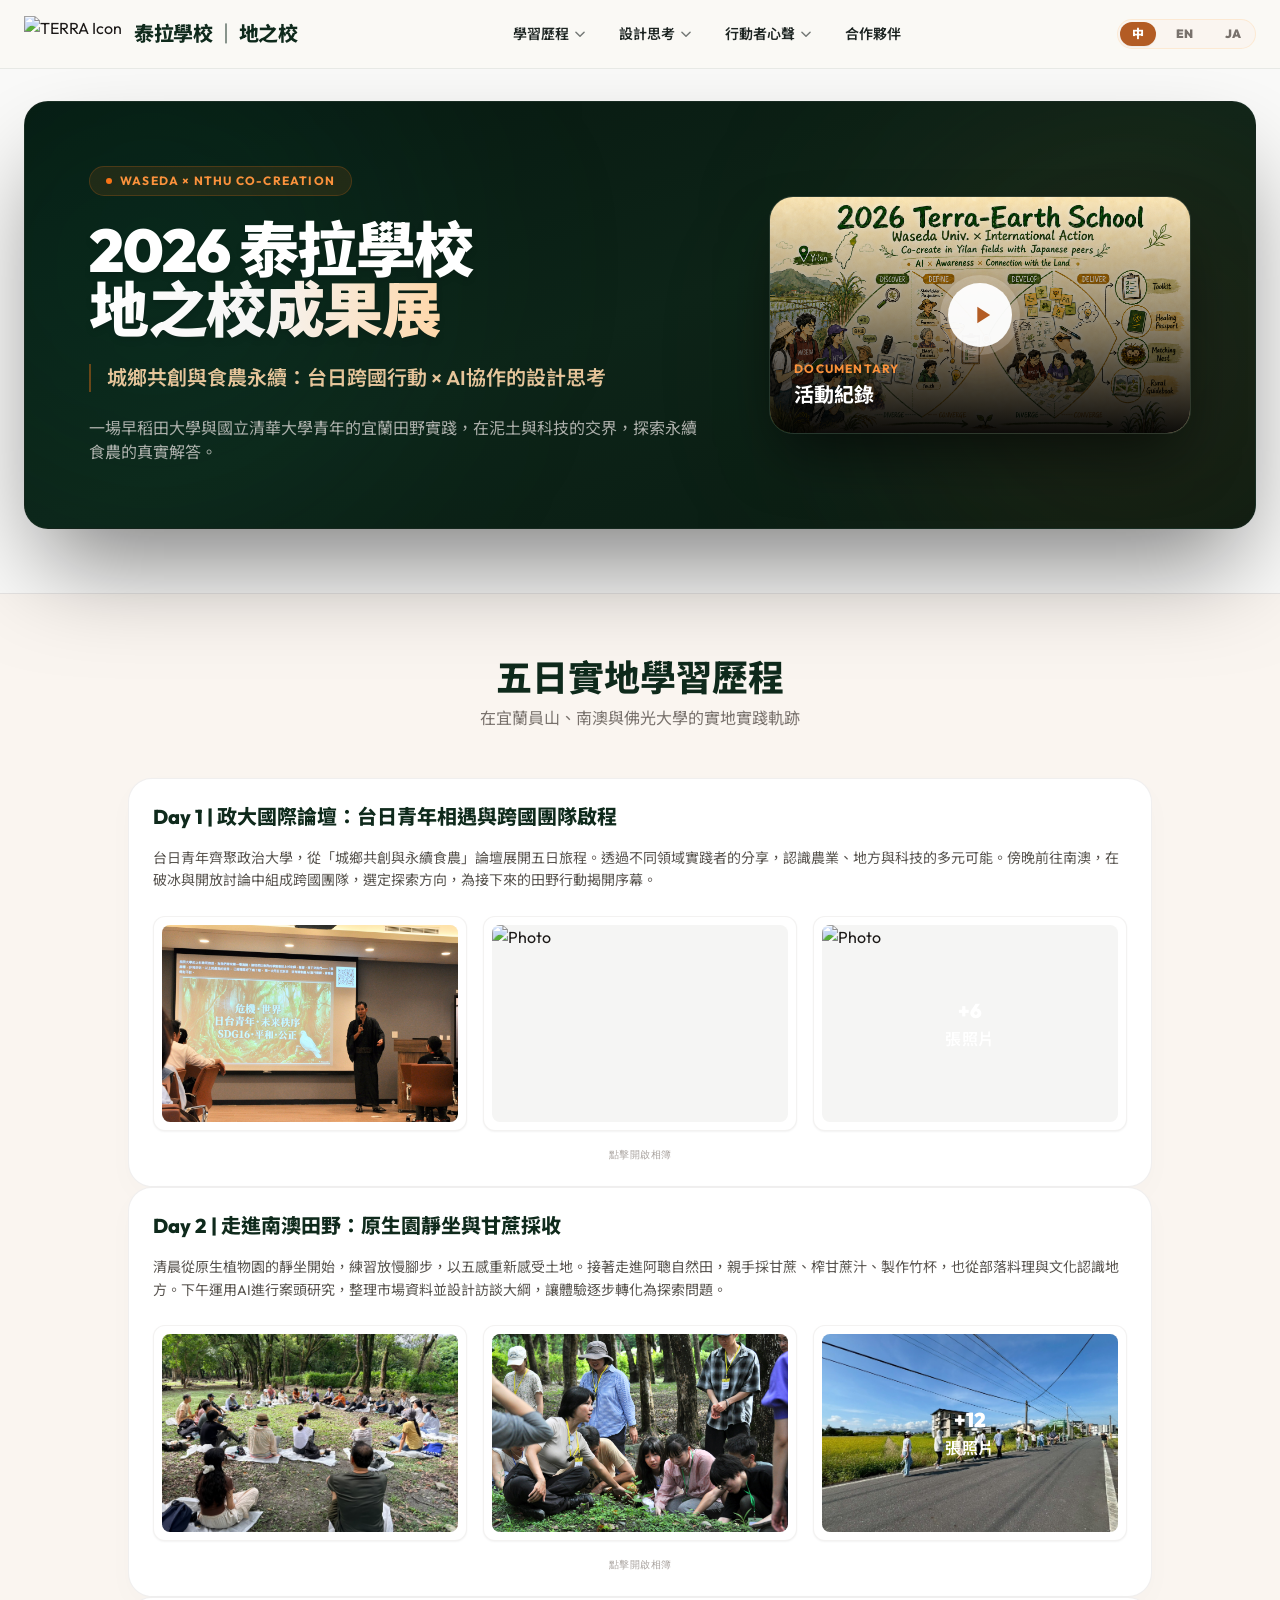
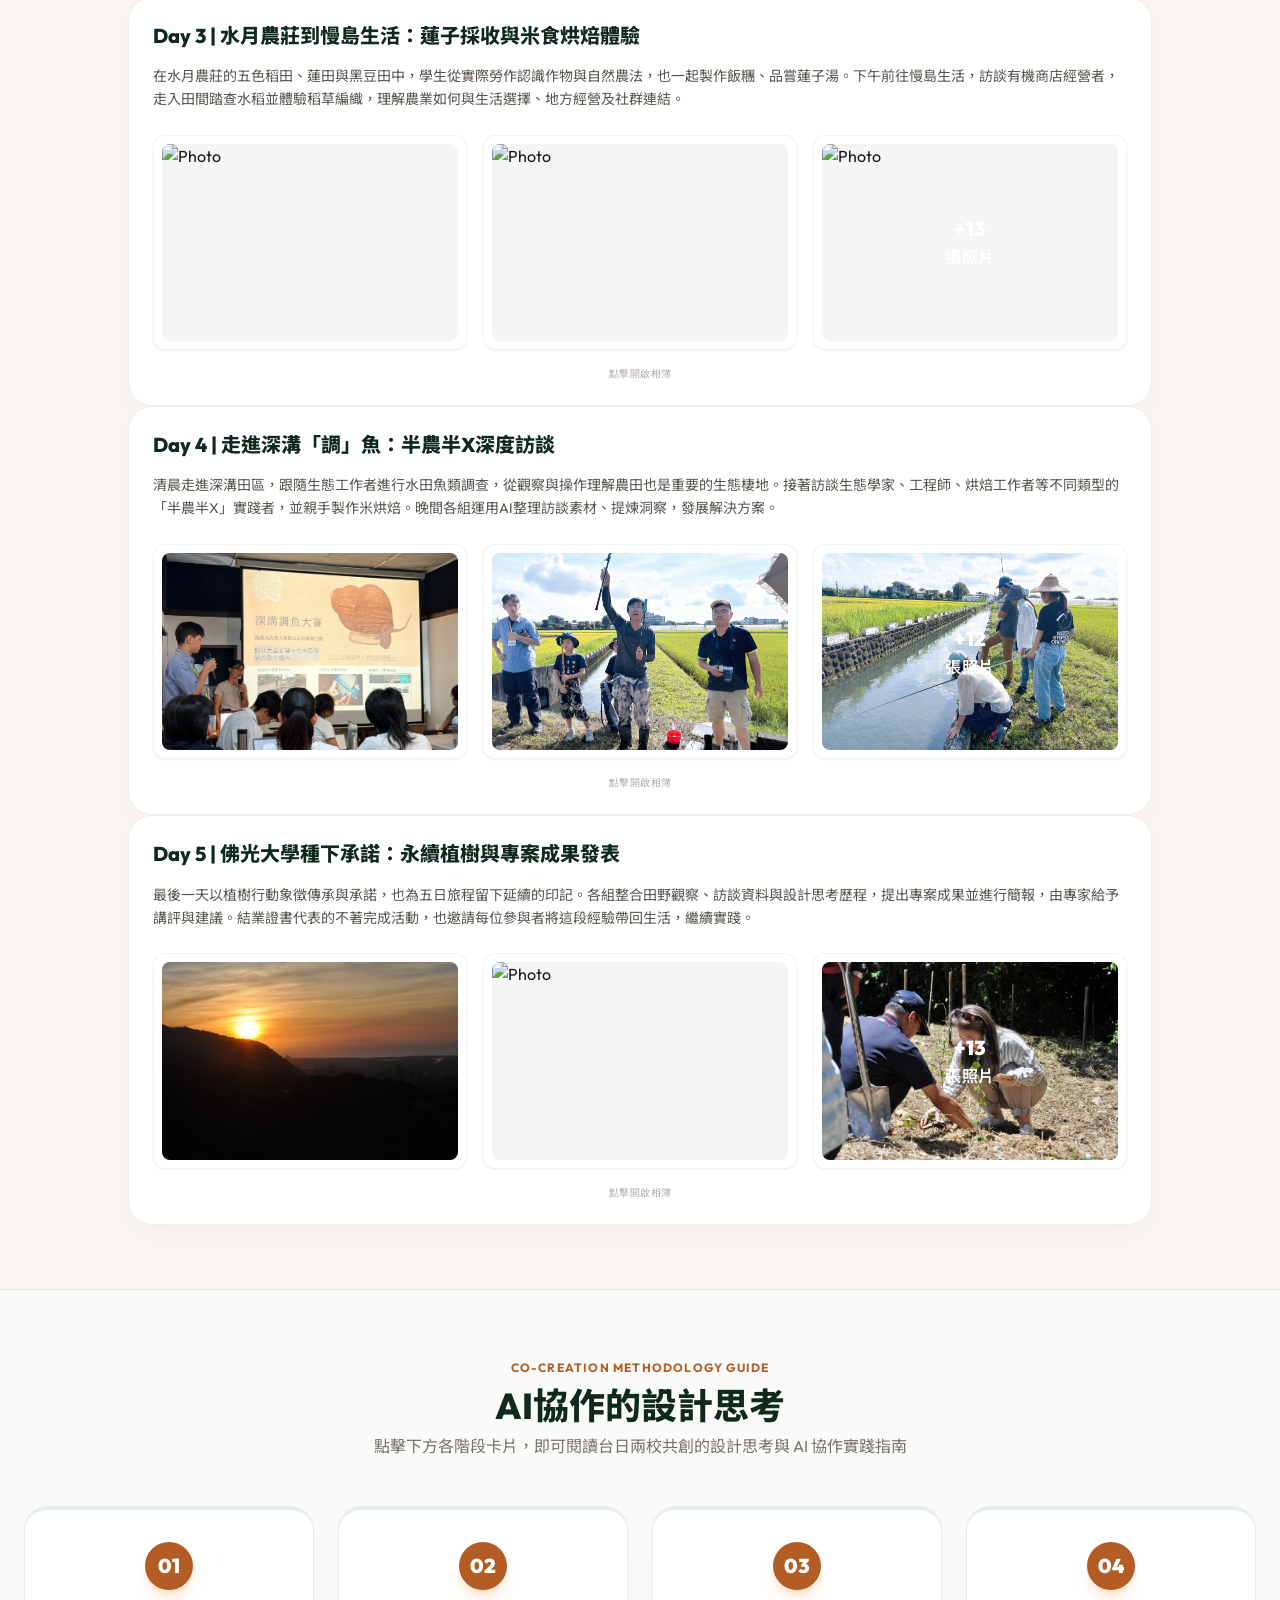
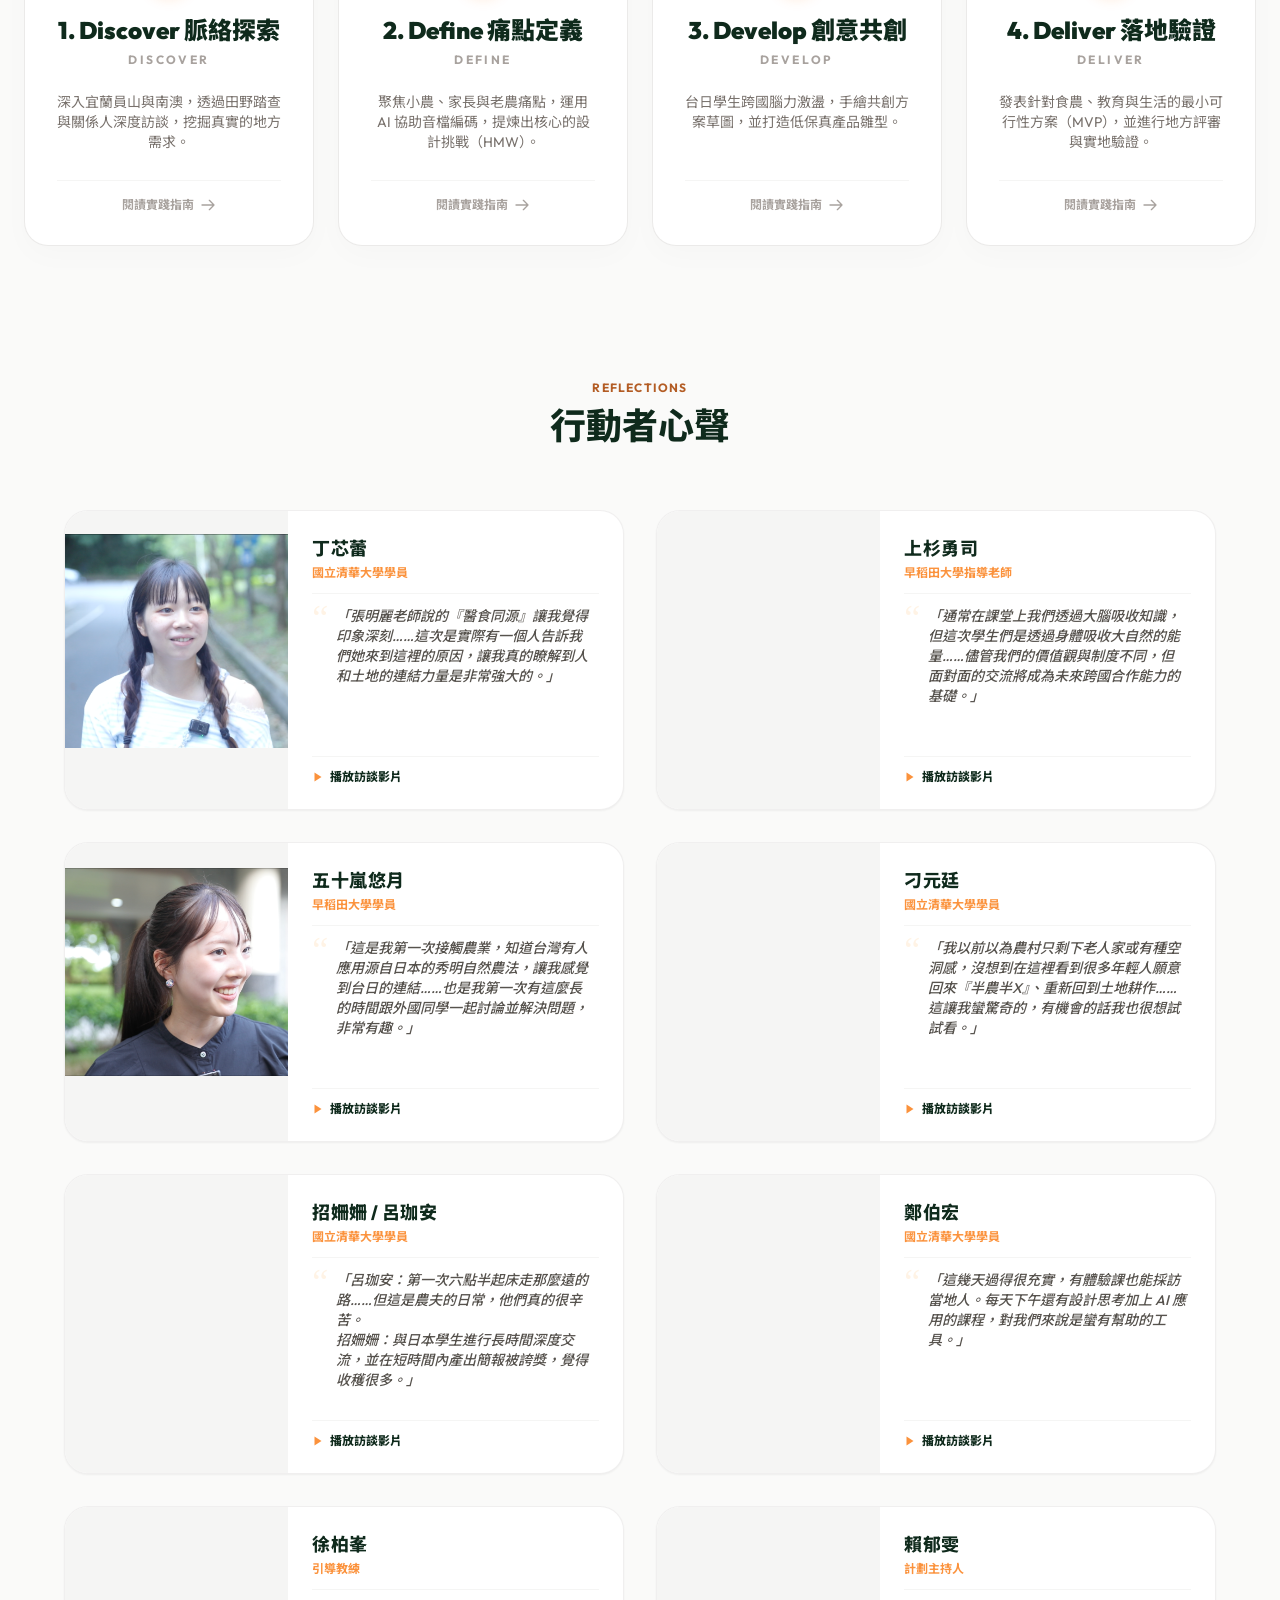
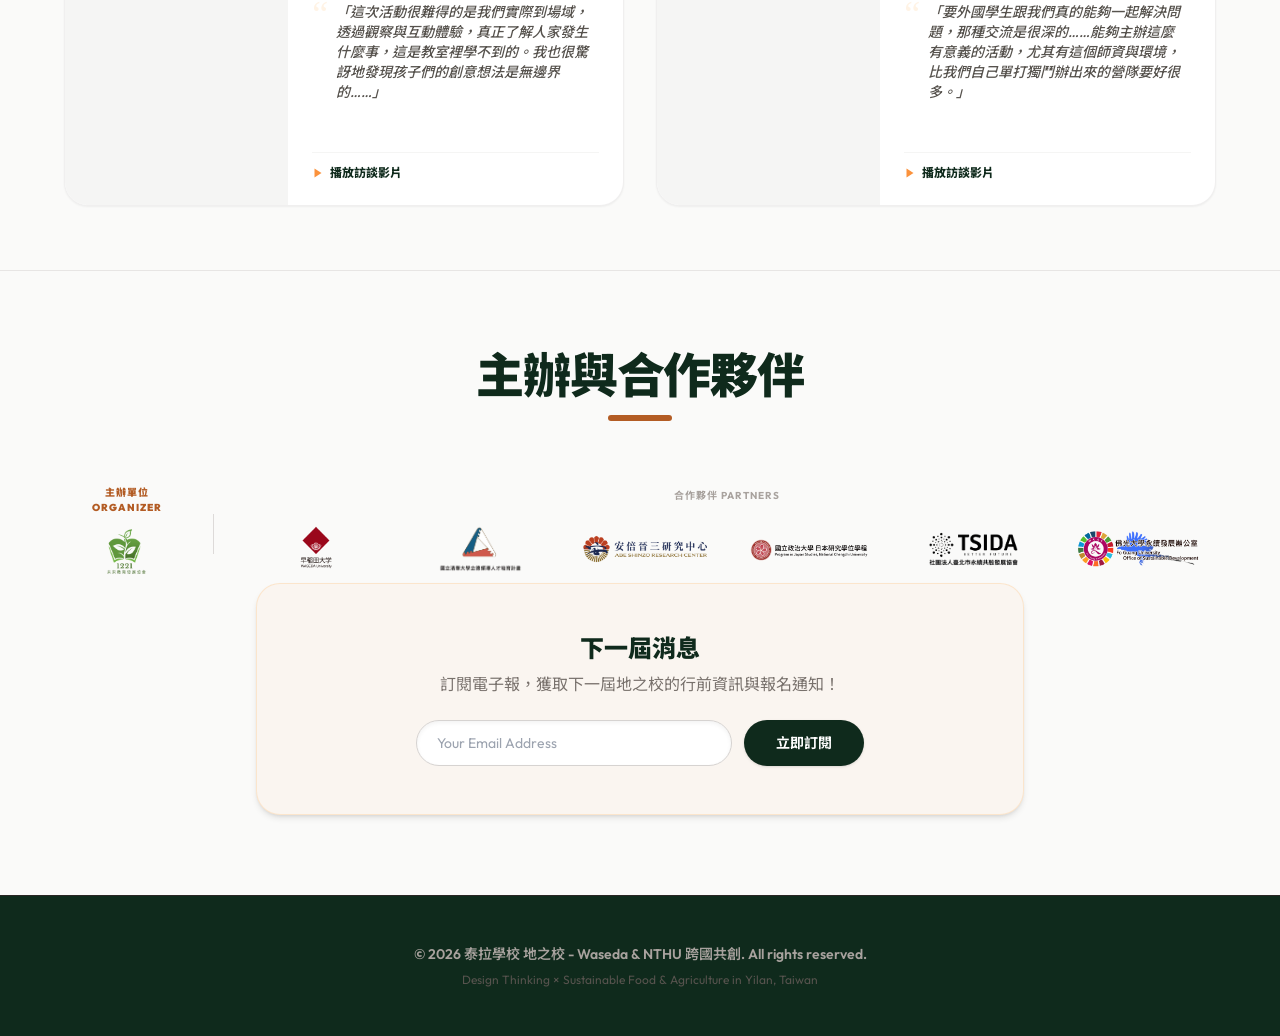
==== index.html @ 0ef8eef3 "Create terra.html, terra-en.html, terra-ja.html, and configure index pages to open a high-end modal " ====
﻿<!DOCTYPE html>
<html lang="zh-TW">
<head>
  <meta charset="UTF-8">
  <meta name="viewport" content="width=device-width, initial-scale=1.0">
  <title>2026 泰拉學校：地之校成果展｜台日跨國行動 × AI 食農設計</title>

  <!-- Favicon -->
  <link rel="icon" href="https://i.ibb.co/ZzxC3BVn/icon.png" type="image/png">

  <!-- SEO Tags -->
  <meta name="description" content="2026 泰拉學校「地之校」成果回顧展：日本早稻田大學與國立清華大學跨國合作，在宜蘭員山、南澳以設計思考、AI賦能與風土對話，共創食農新未來。">
  <meta name="keywords" content="泰拉學校, 地之校, 早稻田大學, 永續食農, 設計思考, AI農業, 國際交流, 世界公民, 宜蘭踏查">

  <!-- Google Fonts -->
  <link rel="preconnect" href="https://fonts.googleapis.com">
  <link rel="preconnect" href="https://fonts.gstatic.com" crossorigin>
  <link href="https://fonts.googleapis.com/css2?family=Outfit:wght@300;400;500;600;700;800;900&family=Noto+Sans+TC:wght@300;400;500;700;900&family=Noto+Sans+JP:wght@300;400;700;900&display=swap" rel="stylesheet">

  <!-- Custom Styles Sheet -->
  <link rel="stylesheet" href="css/tailwind.css">
  <style>
    /* Custom horizontal scrollbar for photos */
    .photo-track::-webkit-scrollbar {
      height: 6px;
    }
    .photo-track::-webkit-scrollbar-track {
      background: rgba(245, 240, 235, 0.5);
      border-radius: 9999px;
    }
    .photo-track::-webkit-scrollbar-thumb {
      background: rgba(179, 92, 36, 0.3);
      border-radius: 9999px;
    }
    .photo-track::-webkit-scrollbar-thumb:hover {
      background: rgba(179, 92, 36, 0.6);
    }
  </style>
</head>
<body class="bg-stone-50 text-stone-900 antialiased">

  <div class="fade-in min-h-screen flex flex-col">
    <!-- Header -->
    <div class="glass-header sticky top-0 z-50 transition-all duration-300">
      <div class="max-w-7xl mx-auto px-6 py-4 flex justify-between items-center">
        <div class="flex items-center gap-3">
          <a href="terra.html" onclick="openTerraModal(event)" class="flex items-center gap-3 hover:opacity-80 transition-opacity cursor-pointer">
            <img src="https://i.ibb.co/ZzxC3BVn/icon.png" alt="TERRA Icon" style="height: 36px; width: auto; max-height: 40px;" class="h-8 md:h-10 w-auto shrink-0" />
            <span class="font-extrabold text-xl tracking-tight text-[#0F2A1C]">泰拉學校 ｜ 地之校</span>
          </a>
        </div>
        
        <!-- Desktop Navigation -->
        <nav class="hidden md:flex items-center gap-8 font-semibold text-[#1C2421] text-sm">
          <!-- Dropdown 1 -->
          <div class="relative group py-2">
            <a href="index.html#timeline" class="hover:text-[#B35C24] transition-colors flex items-center gap-1 cursor-pointer">
              學習歷程
              <svg class="w-3.5 h-3.5 opacity-60 group-hover:rotate-180 transition-transform duration-300" fill="none" stroke="currentColor" viewBox="0 0 24 24">
                <path stroke-linecap="round" stroke-linejoin="round" stroke-width="2.5" d="M19 9l-7 7-7-7" />
              </svg>
            </a>
            <div class="absolute left-0 mt-2 w-32 bg-white border border-stone-200/80 rounded-2xl shadow-xl py-3 opacity-0 invisible group-hover:opacity-100 group-hover:visible transition-all duration-300 transform translate-y-2 group-hover:translate-y-0 z-50">
              
    <a href="index.html#day1" class="block px-4 py-2 text-xs text-stone-600 hover:text-[#B35C24] hover:bg-stone-50 transition-colors font-bold text-center">Day 1</a>
    <a href="index.html#day2" class="block px-4 py-2 text-xs text-stone-600 hover:text-[#B35C24] hover:bg-stone-50 transition-colors font-bold text-center">Day 2</a>
    <a href="index.html#day3" class="block px-4 py-2 text-xs text-stone-600 hover:text-[#B35C24] hover:bg-stone-50 transition-colors font-bold text-center">Day 3</a>
    <a href="index.html#day4" class="block px-4 py-2 text-xs text-stone-600 hover:text-[#B35C24] hover:bg-stone-50 transition-colors font-bold text-center">Day 4</a>
    <a href="index.html#day5" class="block px-4 py-2 text-xs text-stone-600 hover:text-[#B35C24] hover:bg-stone-50 transition-colors font-bold text-center">Day 5</a>
  
            </div>
          </div>

          <!-- Dropdown 2 -->
          <div class="relative group py-2">
            <a href="index.html#methodology" class="hover:text-[#B35C24] transition-colors flex items-center gap-1 cursor-pointer">
              設計思考
              <svg class="w-3.5 h-3.5 opacity-60 group-hover:rotate-180 transition-transform duration-300" fill="none" stroke="currentColor" viewBox="0 0 24 24">
                <path stroke-linecap="round" stroke-linejoin="round" stroke-width="2.5" d="M19 9l-7 7-7-7" />
              </svg>
            </a>
            <div class="absolute left-0 mt-2 w-56 bg-white border border-stone-200/80 rounded-2xl shadow-xl py-3 opacity-0 invisible group-hover:opacity-100 group-hover:visible transition-all duration-300 transform translate-y-2 group-hover:translate-y-0 z-50">
              
    <a href="methodology/discover.html" class="block px-4 py-2.5 text-xs text-stone-600 hover:text-[#B35C24] hover:bg-stone-50 transition-colors font-bold">01. Discover 脈絡探索</a>
    <a href="methodology/define.html" class="block px-4 py-2.5 text-xs text-stone-600 hover:text-[#B35C24] hover:bg-stone-50 transition-colors font-bold">02. Define 痛點定義</a>
    <a href="methodology/develop.html" class="block px-4 py-2.5 text-xs text-stone-600 hover:text-[#B35C24] hover:bg-stone-50 transition-colors font-bold">03. Develop 創意共創</a>
    <a href="methodology/deliver.html" class="block px-4 py-2.5 text-xs text-stone-600 hover:text-[#B35C24] hover:bg-stone-50 transition-colors font-bold">04. Deliver 落地驗證</a>
  
            </div>
          </div>

          <!-- Dropdown 3 -->
          <div class="relative group py-2">
            <a href="index.html#quotes" class="hover:text-[#B35C24] transition-colors flex items-center gap-1 cursor-pointer">
              行動者心聲
              <svg class="w-3.5 h-3.5 opacity-60 group-hover:rotate-180 transition-transform duration-300" fill="none" stroke="currentColor" viewBox="0 0 24 24">
                <path stroke-linecap="round" stroke-linejoin="round" stroke-width="2.5" d="M19 9l-7 7-7-7" />
              </svg>
            </a>
            <div class="absolute left-0 mt-2 w-48 bg-white border border-stone-200/80 rounded-2xl shadow-xl py-3 opacity-0 invisible group-hover:opacity-100 group-hover:visible transition-all duration-300 transform translate-y-2 group-hover:translate-y-0 z-50 max-h-[300px] overflow-y-auto" style="scrollbar-width: thin;">
              
    <a href="index.html#quote1" class="block px-4 py-2 text-xs text-stone-600 hover:text-[#B35C24] hover:bg-stone-50 transition-colors font-bold">丁芯蕾</a>
    <a href="index.html#quote3" class="block px-4 py-2 text-xs text-stone-600 hover:text-[#B35C24] hover:bg-stone-50 transition-colors font-bold">五十嵐悠月</a>
    <a href="index.html#quote4" class="block px-4 py-2 text-xs text-stone-600 hover:text-[#B35C24] hover:bg-stone-50 transition-colors font-bold">刁元廷</a>
    <a href="index.html#quote5" class="block px-4 py-2 text-xs text-stone-600 hover:text-[#B35C24] hover:bg-stone-50 transition-colors font-bold">招姍姍 / 呂珈安</a>
    <a href="index.html#quote2" class="block px-4 py-2 text-xs text-stone-600 hover:text-[#B35C24] hover:bg-stone-50 transition-colors font-bold">上杉勇司</a>
    <a href="index.html#quote6" class="block px-4 py-2 text-xs text-stone-600 hover:text-[#B35C24] hover:bg-stone-50 transition-colors font-bold">鄭伯宏</a>
    <a href="index.html#quote7" class="block px-4 py-2 text-xs text-stone-600 hover:text-[#B35C24] hover:bg-stone-50 transition-colors font-bold">徐柏峯</a>
    <a href="index.html#quote8" class="block px-4 py-2 text-xs text-stone-600 hover:text-[#B35C24] hover:bg-stone-50 transition-colors font-bold">賴郁雯</a>
  
            </div>
          </div>

          <a href="index.html#partners" class="hover:text-[#B35C24] transition-colors">合作夥伴</a>
        </nav>

        <!-- Right Side: Lang Switcher + Hamburger -->
        <div class="flex items-center gap-4">
          <div class="flex items-center gap-2 bg-[#FAF5F0] border border-orange-200/40 rounded-full p-0.5">
            <a href="index.html" class="px-3 py-1 rounded-full text-xs font-black transition-all bg-[#B35C24] text-white shadow-sm">中</a>
            <a href="index-en.html" class="px-3 py-1 rounded-full text-xs font-black transition-all text-stone-500 hover:text-stone-800">EN</a>
            <a href="index-ja.html" class="px-3 py-1 rounded-full text-xs font-black transition-all text-stone-500 hover:text-stone-800">JA</a>
          </div>
          
          <button id="mobile-menu-btn" class="md:hidden p-2 rounded-xl hover:bg-stone-100 text-[#0F2A1C] transition-colors" aria-label="Toggle Menu">
            <svg class="w-6 h-6" fill="none" stroke="currentColor" viewBox="0 0 24 24">
              <path class="menu-open-icon" stroke-linecap="round" stroke-linejoin="round" stroke-width="2.2" d="M4 6h16M4 12h16M4 18h16" />
              <path class="menu-close-icon hidden" stroke-linecap="round" stroke-linejoin="round" stroke-width="2.2" d="M6 18L18 6M6 6l12 12" />
            </svg>
          </button>
        </div>
      </div>
      
      <!-- Mobile Drawer Menu -->
      <div id="mobile-menu" class="fixed inset-0 z-40 bg-stone-900/50 backdrop-blur-sm opacity-0 invisible transition-all duration-300 md:hidden">
        <div class="absolute right-0 top-0 bottom-0 w-80 bg-white shadow-2xl p-6 flex flex-col justify-between transform translate-x-full transition-transform duration-300 ease-out z-50">
          <div class="flex flex-col gap-6 overflow-y-auto max-h-[85vh] pr-2" style="scrollbar-width: thin;">
            <div class="flex justify-between items-center border-b border-stone-100 pb-4">
              <span class="font-extrabold text-lg text-[#0F2A1C]">選單 Menu</span>
            </div>
            
            <div class="flex flex-col gap-4">
              <!-- Accordion 1 -->
              <div class="flex flex-col border-b border-stone-50 pb-3">
                <button onclick="toggleMobileAccordion('home-timeline-mobile')" class="flex justify-between items-center w-full font-bold text-stone-700 hover:text-[#B35C24] py-2">
                  <span>學習歷程</span>
                  <svg class="w-4 h-4 transition-transform duration-200" fill="none" stroke="currentColor" viewBox="0 0 24 24"><path stroke-linecap="round" stroke-linejoin="round" stroke-width="2.5" d="M19 9l-7 7-7-7"/></svg>
                </button>
                <div id="home-timeline-mobile" class="hidden flex-col pl-4 gap-2.5 mt-2">
                  
    <a href="index.html#day1" class="block text-sm text-stone-500 hover:text-[#B35C24] font-semibold px-4 py-2 text-xs text-stone-600 hover:text-[#B35C24] hover:bg-stone-50 transition-colors font-bold text-center">Day 1</a>
    <a href="index.html#day2" class="block text-sm text-stone-500 hover:text-[#B35C24] font-semibold px-4 py-2 text-xs text-stone-600 hover:text-[#B35C24] hover:bg-stone-50 transition-colors font-bold text-center">Day 2</a>
    <a href="index.html#day3" class="block text-sm text-stone-500 hover:text-[#B35C24] font-semibold px-4 py-2 text-xs text-stone-600 hover:text-[#B35C24] hover:bg-stone-50 transition-colors font-bold text-center">Day 3</a>
    <a href="index.html#day4" class="block text-sm text-stone-500 hover:text-[#B35C24] font-semibold px-4 py-2 text-xs text-stone-600 hover:text-[#B35C24] hover:bg-stone-50 transition-colors font-bold text-center">Day 4</a>
    <a href="index.html#day5" class="block text-sm text-stone-500 hover:text-[#B35C24] font-semibold px-4 py-2 text-xs text-stone-600 hover:text-[#B35C24] hover:bg-stone-50 transition-colors font-bold text-center">Day 5</a>
  
                </div>
              </div>
              
              <!-- Accordion 2 -->
              <div class="flex flex-col border-b border-stone-50 pb-3">
                <button onclick="toggleMobileAccordion('home-dt-mobile')" class="flex justify-between items-center w-full font-bold text-stone-700 hover:text-[#B35C24] py-2">
                  <span>設計思考</span>
                  <svg class="w-4 h-4 transition-transform duration-200" fill="none" stroke="currentColor" viewBox="0 0 24 24"><path stroke-linecap="round" stroke-linejoin="round" stroke-width="2.5" d="M19 9l-7 7-7-7"/></svg>
                </button>
                <div id="home-dt-mobile" class="hidden flex-col pl-4 gap-2.5 mt-2">
                  
    <a href="methodology/discover.html" class="block text-sm text-stone-500 hover:text-[#B35C24] font-semibold px-4 py-2.5 text-xs text-stone-600 hover:text-[#B35C24] hover:bg-stone-50 transition-colors font-bold">01. Discover 脈絡探索</a>
    <a href="methodology/define.html" class="block text-sm text-stone-500 hover:text-[#B35C24] font-semibold px-4 py-2.5 text-xs text-stone-600 hover:text-[#B35C24] hover:bg-stone-50 transition-colors font-bold">02. Define 痛點定義</a>
    <a href="methodology/develop.html" class="block text-sm text-stone-500 hover:text-[#B35C24] font-semibold px-4 py-2.5 text-xs text-stone-600 hover:text-[#B35C24] hover:bg-stone-50 transition-colors font-bold">03. Develop 創意共創</a>
    <a href="methodology/deliver.html" class="block text-sm text-stone-500 hover:text-[#B35C24] font-semibold px-4 py-2.5 text-xs text-stone-600 hover:text-[#B35C24] hover:bg-stone-50 transition-colors font-bold">04. Deliver 落地驗證</a>
  
                </div>
              </div>
              
              <!-- Accordion 3 -->
              <div class="flex flex-col border-b border-stone-50 pb-3">
                <button onclick="toggleMobileAccordion('home-quotes-mobile')" class="flex justify-between items-center w-full font-bold text-stone-700 hover:text-[#B35C24] py-2">
                  <span>行動者心聲</span>
                  <svg class="w-4 h-4 transition-transform duration-200" fill="none" stroke="currentColor" viewBox="0 0 24 24"><path stroke-linecap="round" stroke-linejoin="round" stroke-width="2.5" d="M19 9l-7 7-7-7"/></svg>
                </button>
                <div id="home-quotes-mobile" class="hidden flex-col pl-4 gap-2.5 mt-2 max-h-48 overflow-y-auto" style="scrollbar-width: thin;">
                  
    <a href="index.html#quote1" class="block text-sm text-stone-500 hover:text-[#B35C24] font-semibold px-4 py-2 text-xs text-stone-600 hover:text-[#B35C24] hover:bg-stone-50 transition-colors font-bold">丁芯蕾</a>
    <a href="index.html#quote3" class="block text-sm text-stone-500 hover:text-[#B35C24] font-semibold px-4 py-2 text-xs text-stone-600 hover:text-[#B35C24] hover:bg-stone-50 transition-colors font-bold">五十嵐悠月</a>
    <a href="index.html#quote4" class="block text-sm text-stone-500 hover:text-[#B35C24] font-semibold px-4 py-2 text-xs text-stone-600 hover:text-[#B35C24] hover:bg-stone-50 transition-colors font-bold">刁元廷</a>
    <a href="index.html#quote5" class="block text-sm text-stone-500 hover:text-[#B35C24] font-semibold px-4 py-2 text-xs text-stone-600 hover:text-[#B35C24] hover:bg-stone-50 transition-colors font-bold">招姍姍 / 呂珈安</a>
    <a href="index.html#quote2" class="block text-sm text-stone-500 hover:text-[#B35C24] font-semibold px-4 py-2 text-xs text-stone-600 hover:text-[#B35C24] hover:bg-stone-50 transition-colors font-bold">上杉勇司</a>
    <a href="index.html#quote6" class="block text-sm text-stone-500 hover:text-[#B35C24] font-semibold px-4 py-2 text-xs text-stone-600 hover:text-[#B35C24] hover:bg-stone-50 transition-colors font-bold">鄭伯宏</a>
    <a href="index.html#quote7" class="block text-sm text-stone-500 hover:text-[#B35C24] font-semibold px-4 py-2 text-xs text-stone-600 hover:text-[#B35C24] hover:bg-stone-50 transition-colors font-bold">徐柏峯</a>
    <a href="index.html#quote8" class="block text-sm text-stone-500 hover:text-[#B35C24] font-semibold px-4 py-2 text-xs text-stone-600 hover:text-[#B35C24] hover:bg-stone-50 transition-colors font-bold">賴郁雯</a>
  
                </div>
              </div>
              
              <a href="index.html#partners" class="font-bold text-stone-700 hover:text-[#B35C24] py-2 border-b border-stone-50">合作夥伴</a>
            </div>
          </div>
        </div>
      </div>
      
      <script>
        // Inline Mobile Menu Control Scripts
        (function() {
          const menuBtn = document.getElementById('mobile-menu-btn');
          const mobileMenu = document.getElementById('mobile-menu');
          if (menuBtn && mobileMenu) {
            const drawer = mobileMenu.querySelector('div');
            const openIcon = menuBtn.querySelector('.menu-open-icon');
            const closeIcon = menuBtn.querySelector('.menu-close-icon');

            function toggleMenu() {
              const isClosed = mobileMenu.classList.contains('invisible');
              if (isClosed) {
                // Open
                mobileMenu.classList.remove('invisible');
                setTimeout(() => {
                  mobileMenu.classList.remove('opacity-0');
                  drawer.classList.remove('translate-x-full');
                }, 10);
                openIcon.classList.add('hidden');
                closeIcon.classList.remove('hidden');
              } else {
                // Close
                drawer.classList.add('translate-x-full');
                mobileMenu.classList.add('opacity-0');
                setTimeout(() => {
                  mobileMenu.classList.add('invisible');
                }, 300);
                openIcon.classList.remove('hidden');
                closeIcon.classList.add('hidden');
              }
            }

            menuBtn.addEventListener('click', toggleMenu);
            mobileMenu.addEventListener('click', (e) => {
              if (e.target === mobileMenu) toggleMenu();
            });

            // Close on link click
            mobileMenu.querySelectorAll('a').forEach(link => {
              link.addEventListener('click', () => {
                drawer.classList.add('translate-x-full');
                mobileMenu.classList.add('opacity-0');
                setTimeout(() => {
                  mobileMenu.classList.add('invisible');
                }, 300);
                openIcon.classList.remove('hidden');
                closeIcon.classList.add('hidden');
              });
            });
          }
        })();

        function toggleMobileAccordion(id) {
          const target = document.getElementById(id);
          if (target) {
            const isHidden = target.classList.contains('hidden');
            const btnSvg = target.previousElementSibling.querySelector('svg');
            if (isHidden) {
              target.classList.remove('hidden');
              target.classList.add('flex');
              if (btnSvg) btnSvg.classList.add('rotate-180');
            } else {
              target.classList.remove('flex');
              target.classList.add('hidden');
              if (btnSvg) btnSvg.classList.remove('rotate-180');
            }
          }
        }
      </script>
    </div>

    <!-- Hero Section -->
    <section class="max-w-7xl mx-auto px-6 pt-8 pb-16 w-full">
      <div class="bg-gradient-to-br from-[#07170F] via-[#0D2418] to-[#091B12] rounded-3xl p-8 md:p-12 lg:p-16 text-white shadow-[0_50px_100px_-20px_rgba(0,0,0,0.5)] relative overflow-hidden border border-white/5">
        <!-- Ambient Glows -->
        <div class="absolute top-[-20%] left-[-10%] w-[500px] h-[500px] bg-emerald-600/10 rounded-full blur-[120px] pointer-events-none"></div>
        <div class="absolute bottom-[-20%] right-[-10%] w-[500px] h-[500px] bg-[#B35C24]/10 rounded-full blur-[120px] pointer-events-none"></div>
        
        <!-- Subtle Grid Pattern Overlay -->
        <div class="absolute inset-0 opacity-[0.03] pointer-events-none bg-[linear-gradient(rgba(255,255,255,0.1)_1px,transparent_1px),linear-gradient(90deg,rgba(255,255,255,0.1)_1px,transparent_1px)] bg-[size:20px_20px]"></div>

        <div class="relative z-10 grid grid-cols-1 lg:grid-cols-12 gap-12 lg:gap-16 items-center">
          <!-- Left Side: Content -->
          <div class="lg:col-span-7 text-left flex flex-col items-start space-y-6">
            <div class="inline-flex items-center gap-2 border border-orange-500/20 bg-orange-500/10 text-orange-400 text-xs font-bold uppercase tracking-widest px-4 py-1.5 rounded-full">
              <span class="w-1.5 h-1.5 bg-orange-500 rounded-full animate-pulse"></span>
              Waseda × NTHU Co-creation
            </div>
            
            <h1 class="text-4xl md:text-5xl lg:text-6xl font-black leading-tight tracking-tight drop-shadow-md">
              2026 泰拉學校 <br />
              <span class="bg-gradient-to-r from-white via-stone-100 to-orange-200 bg-clip-text text-transparent">地之校成果展</span>
            </h1>
            
            <p class="text-orange-200/90 text-lg md:text-xl font-semibold leading-relaxed max-w-2xl border-l-2 border-orange-500/40 pl-4">
              城鄉共創與食農永續：台日跨國行動 × AI協作的設計思考
            </p>
            
            <p class="text-stone-300/80 text-sm md:text-base leading-relaxed max-w-2xl">
              一場早稻田大學與國立清華大學青年的宜蘭田野實踐，在泥土與科技的交界，探索永續食農的真實解答。
            </p>
          </div>

          <!-- Right Side: Cinematic Video Card -->
          <div class="lg:col-span-5 w-full flex justify-center lg:justify-end">
            <div 
              onclick="playVideo('https://www.youtube.com/embed/Qaa25f1oFNw')" 
              class="relative w-full max-w-md aspect-video lg:aspect-square xl:aspect-video rounded-3xl overflow-hidden group cursor-pointer border border-white/10 transition-all duration-500 hover:scale-[1.03] shadow-[0_30px_60px_-15px_rgba(0,0,0,0.6)] hover:shadow-[#B35C24]/10"
            >
              <!-- Thumbnail Image -->
              <img 
                src="assets/terra-earth-school.png" 
                alt="泰拉學校活動紀錄影片封面" 
                class="w-full h-full object-cover transition-transform duration-700 group-hover:scale-105"
              />
              
              <!-- Gradient Overlay -->
              <div class="absolute inset-0 bg-gradient-to-t from-black/95 via-black/40 to-transparent group-hover:via-black/50 transition-all duration-500"></div>

              <!-- Play Button Icon -->
              <div class="absolute inset-0 flex items-center justify-center">
                <div class="bg-white/95 text-[#B35C24] w-16 h-16 rounded-full flex items-center justify-center shadow-[0_10px_35px_rgba(179,92,36,0.3)] transition-all duration-300 group-hover:scale-110 group-hover:bg-[#B35C24] group-hover:text-white relative">
                  <div class="absolute -inset-2 rounded-full bg-white/20 animate-pulse"></div>
                  <svg class="w-7 h-7 fill-current ml-1 relative z-10" viewBox="0 0 24 24">
                    <path d="M8 5v14l11-7z" />
                  </svg>
                </div>
              </div>

              <!-- Text Overlay at Bottom -->
              <div class="absolute bottom-6 left-6 right-6 text-left pointer-events-none">
                <span class="text-orange-400 font-bold text-xs uppercase tracking-widest block mb-1">Documentary</span>
                <h3 class="text-white text-xl font-bold leading-snug drop-shadow-md group-hover:text-orange-200 transition-colors duration-300">活動紀錄</h3>
              </div>
            </div>
          </div>
        </div>
      </div>
    </section>
    
    <!-- Timeline Section -->
    <!-- Timeline Section (Interactive Gallery) -->
    <!-- Timeline Section (Interactive Gallery) -->
    <!-- Timeline Section (Interactive Gallery) -->
    <!-- Timeline Section (Interactive Gallery) -->
    <!-- Timeline Section (Interactive Gallery) -->
    <!-- Timeline Section (Interactive Gallery) -->
    <!-- Timeline Section (Interactive Gallery) -->
    <!-- Timeline Section (Interactive Gallery) -->
    <!-- Timeline Section (Interactive Gallery) -->
    <!-- Timeline Section (Interactive Gallery) -->
    <!-- Timeline Section (Interactive Gallery) -->
    <section id="timeline" class="max-w-7xl mx-auto px-6 py-16 bg-[#FAF5F0] border-y border-stone-200 w-full scroll-mt-28">
      <div class="max-w-5xl mx-auto">
        <div class="text-center mb-12">
          <h2 class="text-2xl md:text-4xl font-extrabold text-[#0F2A1C]">五日實地學習歷程</h2>
          <p class="text-stone-500 text-sm md:text-base mt-2">在宜蘭員山、南澳與佛光大學的實地實踐軌跡</p>
        </div>

        <!-- Cards List Container -->
        <div class="flex flex-col gap-10 max-w-5xl mx-auto">
          <!-- Day 1 Card -->
          <div class="bg-white p-6 sm:p-8 rounded-3xl border border-stone-200/60 shadow-[0_10px_30px_rgba(0,0,0,0.02)] hover:shadow-[0_20px_45px_rgba(0,0,0,0.05)] transition-all duration-300 flex flex-col w-full">
            <!-- Title -->
            <h3 class="text-xl sm:text-2xl font-extrabold text-[#0F2A1C] leading-snug mb-4">
              Day 1 | 政大國際論壇：台日青年相遇與跨國團隊啟程
            </h3>
            
            <!-- Description -->
            <p class="text-stone-600 text-sm sm:text-base leading-relaxed mb-6">
              台日青年齊聚政治大學，從「城鄉共創與永續食農」論壇展開五日旅程。透過不同領域實踐者的分享，認識農業、地方與科技的多元可能。傍晚前往南澳，在破冰與開放討論中組成跨國團隊，選定探索方向，為接下來的田野行動揭開序幕。
            </p>

            <!-- 3 Landscape Photo Grid (Strict Aspect Ratio Cards) -->
            <div class="grid grid-cols-1 sm:grid-cols-3 gap-4">
              <!-- Photo 1 -->
              <div onclick="openLightbox(1, 0)" class="bg-white p-2 border border-stone-200/50 shadow-sm rounded-xl hover:-translate-y-1 hover:shadow-md transition-all duration-300 cursor-zoom-in group snap-start">
                <div class="rounded-lg overflow-hidden bg-stone-100 relative w-full" style="aspect-ratio: 3 / 2;">
                  <img src="assets/photos/day1/1-1.jpg" alt="Photo" class="absolute inset-0 w-full h-full object-cover transition-transform duration-700 group-hover:scale-105" />
                </div>
              </div>
              
              <!-- Photo 2 -->
              <div onclick="openLightbox(1, 1)" class="bg-white p-2 border border-stone-200/50 shadow-sm rounded-xl hover:-translate-y-1 hover:shadow-md transition-all duration-300 cursor-zoom-in group snap-start">
                <div class="rounded-lg overflow-hidden bg-stone-100 relative w-full" style="aspect-ratio: 3 / 2;">
                  <img src="assets/photos/day1/1-2.jpg" alt="Photo" class="absolute inset-0 w-full h-full object-cover transition-transform duration-700 group-hover:scale-105" />
                </div>
              </div>
              
              <!-- Photo 3 -->
              <div onclick="openLightbox(1, 2)" class="bg-white p-2 border border-stone-200/50 shadow-sm rounded-xl hover:-translate-y-1 hover:shadow-md transition-all duration-300 cursor-zoom-in group snap-start">
                <div class="rounded-lg overflow-hidden bg-stone-100 relative w-full" style="aspect-ratio: 3 / 2;">
                  <img src="assets/photos/day1/1-3.jpg" alt="Photo" class="absolute inset-0 w-full h-full object-cover transition-transform duration-700 group-hover:scale-105" />
                  
                  
                  <!-- Overlay for remaining photos -->
                  <div class="absolute inset-0 bg-stone-900/60 flex flex-col items-center justify-center text-white font-extrabold transition-opacity duration-300 group-hover:bg-stone-900/50 rounded-lg">
                    <span class="text-xl font-black">+6</span>
                    <span class="text-[9px] tracking-wider mt-0.5 opacity-80 uppercase font-semibold">張照片</span>
                  </div>
                  
                </div>
              </div>
            </div>
            
            <div class="text-center font-serif text-[10px] text-stone-400 tracking-wider mt-4 select-none font-medium">
              點擊開啟相簿
            </div>
          </div>
          <!-- Day 2 Card -->
          <div class="bg-white p-6 sm:p-8 rounded-3xl border border-stone-200/60 shadow-[0_10px_30px_rgba(0,0,0,0.02)] hover:shadow-[0_20px_45px_rgba(0,0,0,0.05)] transition-all duration-300 flex flex-col w-full">
            <!-- Title -->
            <h3 class="text-xl sm:text-2xl font-extrabold text-[#0F2A1C] leading-snug mb-4">
              Day 2 | 走進南澳田野：原生園靜坐與甘蔗採收
            </h3>
            
            <!-- Description -->
            <p class="text-stone-600 text-sm sm:text-base leading-relaxed mb-6">
              清晨從原生植物園的靜坐開始，練習放慢腳步，以五感重新感受土地。接著走進阿聰自然田，親手採甘蔗、榨甘蔗汁、製作竹杯，也從部落料理與文化認識地方。下午運用AI進行案頭研究，整理市場資料並設計訪談大綱，讓體驗逐步轉化為探索問題。
            </p>

            <!-- 3 Landscape Photo Grid (Strict Aspect Ratio Cards) -->
            <div class="grid grid-cols-1 sm:grid-cols-3 gap-4">
              <!-- Photo 1 -->
              <div onclick="openLightbox(2, 0)" class="bg-white p-2 border border-stone-200/50 shadow-sm rounded-xl hover:-translate-y-1 hover:shadow-md transition-all duration-300 cursor-zoom-in group snap-start">
                <div class="rounded-lg overflow-hidden bg-stone-100 relative w-full" style="aspect-ratio: 3 / 2;">
                  <img src="assets/photos/day2/2-1.jpg" alt="Photo" class="absolute inset-0 w-full h-full object-cover transition-transform duration-700 group-hover:scale-105" />
                </div>
              </div>
              
              <!-- Photo 2 -->
              <div onclick="openLightbox(2, 1)" class="bg-white p-2 border border-stone-200/50 shadow-sm rounded-xl hover:-translate-y-1 hover:shadow-md transition-all duration-300 cursor-zoom-in group snap-start">
                <div class="rounded-lg overflow-hidden bg-stone-100 relative w-full" style="aspect-ratio: 3 / 2;">
                  <img src="assets/photos/day2/2-2.jpg" alt="Photo" class="absolute inset-0 w-full h-full object-cover transition-transform duration-700 group-hover:scale-105" />
                </div>
              </div>
              
              <!-- Photo 3 -->
              <div onclick="openLightbox(2, 4)" class="bg-white p-2 border border-stone-200/50 shadow-sm rounded-xl hover:-translate-y-1 hover:shadow-md transition-all duration-300 cursor-zoom-in group snap-start">
                <div class="rounded-lg overflow-hidden bg-stone-100 relative w-full" style="aspect-ratio: 3 / 2;">
                  <img src="assets/photos/day2/2-5-1.jpg" alt="Photo" class="absolute inset-0 w-full h-full object-cover transition-transform duration-700 group-hover:scale-105" />
                  
                  
                  <!-- Overlay for remaining photos -->
                  <div class="absolute inset-0 bg-stone-900/60 flex flex-col items-center justify-center text-white font-extrabold transition-opacity duration-300 group-hover:bg-stone-900/50 rounded-lg">
                    <span class="text-xl font-black">+12</span>
                    <span class="text-[9px] tracking-wider mt-0.5 opacity-80 uppercase font-semibold">張照片</span>
                  </div>
                  
                </div>
              </div>
            </div>
            
            <div class="text-center font-serif text-[10px] text-stone-400 tracking-wider mt-4 select-none font-medium">
              點擊開啟相簿
            </div>
          </div>
          <!-- Day 3 Card -->
          <div class="bg-white p-6 sm:p-8 rounded-3xl border border-stone-200/60 shadow-[0_10px_30px_rgba(0,0,0,0.02)] hover:shadow-[0_20px_45px_rgba(0,0,0,0.05)] transition-all duration-300 flex flex-col w-full">
            <!-- Title -->
            <h3 class="text-xl sm:text-2xl font-extrabold text-[#0F2A1C] leading-snug mb-4">
              Day 3 | 水月農莊到慢島生活：蓮子採收與米食烘焙體驗
            </h3>
            
            <!-- Description -->
            <p class="text-stone-600 text-sm sm:text-base leading-relaxed mb-6">
              在水月農莊的五色稻田、蓮田與黑豆田中，學生從實際勞作認識作物與自然農法，也一起製作飯糰、品嘗蓮子湯。下午前往慢島生活，訪談有機商店經營者，走入田間踏查水稻並體驗稻草編織，理解農業如何與生活選擇、地方經營及社群連結。
            </p>

            <!-- 3 Landscape Photo Grid (Strict Aspect Ratio Cards) -->
            <div class="grid grid-cols-1 sm:grid-cols-3 gap-4">
              <!-- Photo 1 -->
              <div onclick="openLightbox(3, 0)" class="bg-white p-2 border border-stone-200/50 shadow-sm rounded-xl hover:-translate-y-1 hover:shadow-md transition-all duration-300 cursor-zoom-in group snap-start">
                <div class="rounded-lg overflow-hidden bg-stone-100 relative w-full" style="aspect-ratio: 3 / 2;">
                  <img src="assets/photos/day3/3-1.jpg" alt="Photo" class="absolute inset-0 w-full h-full object-cover transition-transform duration-700 group-hover:scale-105" />
                </div>
              </div>
              
              <!-- Photo 2 -->
              <div onclick="openLightbox(3, 1)" class="bg-white p-2 border border-stone-200/50 shadow-sm rounded-xl hover:-translate-y-1 hover:shadow-md transition-all duration-300 cursor-zoom-in group snap-start">
                <div class="rounded-lg overflow-hidden bg-stone-100 relative w-full" style="aspect-ratio: 3 / 2;">
                  <img src="assets/photos/day3/3-2.jpg" alt="Photo" class="absolute inset-0 w-full h-full object-cover transition-transform duration-700 group-hover:scale-105" />
                </div>
              </div>
              
              <!-- Photo 3 -->
              <div onclick="openLightbox(3, 4)" class="bg-white p-2 border border-stone-200/50 shadow-sm rounded-xl hover:-translate-y-1 hover:shadow-md transition-all duration-300 cursor-zoom-in group snap-start">
                <div class="rounded-lg overflow-hidden bg-stone-100 relative w-full" style="aspect-ratio: 3 / 2;">
                  <img src="assets/photos/day3/3-5.jpg" alt="Photo" class="absolute inset-0 w-full h-full object-cover transition-transform duration-700 group-hover:scale-105" />
                  
                  
                  <!-- Overlay for remaining photos -->
                  <div class="absolute inset-0 bg-stone-900/60 flex flex-col items-center justify-center text-white font-extrabold transition-opacity duration-300 group-hover:bg-stone-900/50 rounded-lg">
                    <span class="text-xl font-black">+13</span>
                    <span class="text-[9px] tracking-wider mt-0.5 opacity-80 uppercase font-semibold">張照片</span>
                  </div>
                  
                </div>
              </div>
            </div>
            
            <div class="text-center font-serif text-[10px] text-stone-400 tracking-wider mt-4 select-none font-medium">
              點擊開啟相簿
            </div>
          </div>
          <!-- Day 4 Card -->
          <div class="bg-white p-6 sm:p-8 rounded-3xl border border-stone-200/60 shadow-[0_10px_30px_rgba(0,0,0,0.02)] hover:shadow-[0_20px_45px_rgba(0,0,0,0.05)] transition-all duration-300 flex flex-col w-full">
            <!-- Title -->
            <h3 class="text-xl sm:text-2xl font-extrabold text-[#0F2A1C] leading-snug mb-4">
              Day 4 | 走進深溝「調」魚：半農半X深度訪談
            </h3>
            
            <!-- Description -->
            <p class="text-stone-600 text-sm sm:text-base leading-relaxed mb-6">
              清晨走進深溝田區，跟隨生態工作者進行水田魚類調查，從觀察與操作理解農田也是重要的生態棲地。接著訪談生態學家、工程師、烘焙工作者等不同類型的「半農半X」實踐者，並親手製作米烘焙。晚間各組運用AI整理訪談素材、提煉洞察，發展解決方案。
            </p>

            <!-- 3 Landscape Photo Grid (Strict Aspect Ratio Cards) -->
            <div class="grid grid-cols-1 sm:grid-cols-3 gap-4">
              <!-- Photo 1 -->
              <div onclick="openLightbox(4, 0)" class="bg-white p-2 border border-stone-200/50 shadow-sm rounded-xl hover:-translate-y-1 hover:shadow-md transition-all duration-300 cursor-zoom-in group snap-start">
                <div class="rounded-lg overflow-hidden bg-stone-100 relative w-full" style="aspect-ratio: 3 / 2;">
                  <img src="assets/photos/day4/4-1.jpg" alt="Photo" class="absolute inset-0 w-full h-full object-cover transition-transform duration-700 group-hover:scale-105" />
                </div>
              </div>
              
              <!-- Photo 2 -->
              <div onclick="openLightbox(4, 2)" class="bg-white p-2 border border-stone-200/50 shadow-sm rounded-xl hover:-translate-y-1 hover:shadow-md transition-all duration-300 cursor-zoom-in group snap-start">
                <div class="rounded-lg overflow-hidden bg-stone-100 relative w-full" style="aspect-ratio: 3 / 2;">
                  <img src="assets/photos/day4/4-3.jpg" alt="Photo" class="absolute inset-0 w-full h-full object-cover transition-transform duration-700 group-hover:scale-105" />
                </div>
              </div>
              
              <!-- Photo 3 -->
              <div onclick="openLightbox(4, 3)" class="bg-white p-2 border border-stone-200/50 shadow-sm rounded-xl hover:-translate-y-1 hover:shadow-md transition-all duration-300 cursor-zoom-in group snap-start">
                <div class="rounded-lg overflow-hidden bg-stone-100 relative w-full" style="aspect-ratio: 3 / 2;">
                  <img src="assets/photos/day4/4-4.jpg" alt="Photo" class="absolute inset-0 w-full h-full object-cover transition-transform duration-700 group-hover:scale-105" />
                  
                  
                  <!-- Overlay for remaining photos -->
                  <div class="absolute inset-0 bg-stone-900/60 flex flex-col items-center justify-center text-white font-extrabold transition-opacity duration-300 group-hover:bg-stone-900/50 rounded-lg">
                    <span class="text-xl font-black">+12</span>
                    <span class="text-[9px] tracking-wider mt-0.5 opacity-80 uppercase font-semibold">張照片</span>
                  </div>
                  
                </div>
              </div>
            </div>
            
            <div class="text-center font-serif text-[10px] text-stone-400 tracking-wider mt-4 select-none font-medium">
              點擊開啟相簿
            </div>
          </div>
          <!-- Day 5 Card -->
          <div class="bg-white p-6 sm:p-8 rounded-3xl border border-stone-200/60 shadow-[0_10px_30px_rgba(0,0,0,0.02)] hover:shadow-[0_20px_45px_rgba(0,0,0,0.05)] transition-all duration-300 flex flex-col w-full">
            <!-- Title -->
            <h3 class="text-xl sm:text-2xl font-extrabold text-[#0F2A1C] leading-snug mb-4">
              Day 5 | 佛光大學種下承諾：永續植樹與專案成果發表
            </h3>
            
            <!-- Description -->
            <p class="text-stone-600 text-sm sm:text-base leading-relaxed mb-6">
              最後一天以植樹行動象徵傳承與承諾，也為五日旅程留下延續的印記。各組整合田野觀察、訪談資料與設計思考歷程，提出專案成果並進行簡報，由專家給予講評與建議。結業證書代表的不著完成活動，也邀請每位參與者將這段經驗帶回生活，繼續實踐。
            </p>

            <!-- 3 Landscape Photo Grid (Strict Aspect Ratio Cards) -->
            <div class="grid grid-cols-1 sm:grid-cols-3 gap-4">
              <!-- Photo 1 -->
              <div onclick="openLightbox(5, 0)" class="bg-white p-2 border border-stone-200/50 shadow-sm rounded-xl hover:-translate-y-1 hover:shadow-md transition-all duration-300 cursor-zoom-in group snap-start">
                <div class="rounded-lg overflow-hidden bg-stone-100 relative w-full" style="aspect-ratio: 3 / 2;">
                  <img src="assets/photos/day5/5-1.jpg" alt="Photo" class="absolute inset-0 w-full h-full object-cover transition-transform duration-700 group-hover:scale-105" />
                </div>
              </div>
              
              <!-- Photo 2 -->
              <div onclick="openLightbox(5, 2)" class="bg-white p-2 border border-stone-200/50 shadow-sm rounded-xl hover:-translate-y-1 hover:shadow-md transition-all duration-300 cursor-zoom-in group snap-start">
                <div class="rounded-lg overflow-hidden bg-stone-100 relative w-full" style="aspect-ratio: 3 / 2;">
                  <img src="assets/photos/day5/5-3.jpg" alt="Photo" class="absolute inset-0 w-full h-full object-cover transition-transform duration-700 group-hover:scale-105" />
                </div>
              </div>
              
              <!-- Photo 3 -->
              <div onclick="openLightbox(5, 4)" class="bg-white p-2 border border-stone-200/50 shadow-sm rounded-xl hover:-translate-y-1 hover:shadow-md transition-all duration-300 cursor-zoom-in group snap-start">
                <div class="rounded-lg overflow-hidden bg-stone-100 relative w-full" style="aspect-ratio: 3 / 2;">
                  <img src="assets/photos/day5/5-5.jpg" alt="Photo" class="absolute inset-0 w-full h-full object-cover transition-transform duration-700 group-hover:scale-105" />
                  
                  
                  <!-- Overlay for remaining photos -->
                  <div class="absolute inset-0 bg-stone-900/60 flex flex-col items-center justify-center text-white font-extrabold transition-opacity duration-300 group-hover:bg-stone-900/50 rounded-lg">
                    <span class="text-xl font-black">+13</span>
                    <span class="text-[9px] tracking-wider mt-0.5 opacity-80 uppercase font-semibold">張照片</span>
                  </div>
                  
                </div>
              </div>
            </div>
            
            <div class="text-center font-serif text-[10px] text-stone-400 tracking-wider mt-4 select-none font-medium">
              點擊開啟相簿
            </div>
          </div>
        </div>
      </div>
    </section>

    <!-- Unified Map & Methodology Section -->
    <section id="methodology" class="max-w-7xl mx-auto px-6 py-16 w-full scroll-mt-28">
      <div class="text-center mb-12">
        <span class="text-[#B35C24] font-bold text-xs uppercase tracking-widest">Co-Creation Methodology Guide</span>
        <h2 class="text-2xl md:text-4xl font-extrabold text-[#0F2A1C] mt-2">AI協作的設計思考</h2>
        <p class="text-stone-500 text-sm md:text-base mt-2">點擊下方各階段卡片，即可閱讀台日兩校共創的設計思考與 AI 協作實踐指南</p>
      </div>

      <div class="grid grid-cols-1 md:grid-cols-2 lg:grid-cols-4 gap-6 max-w-7xl mx-auto">
        <!-- Discover -->
        <a 
          href="methodology/discover.html"
          class="bg-white border border-stone-200/80 rounded-3xl p-8 flex flex-col items-center shadow-[0_10px_30px_rgba(0,0,0,0.02)] hover:shadow-[0_25px_50px_rgba(179,92,36,0.06)] transition-all duration-300 group border-t-4 border-t-emerald-900/10 hover:border-t-[#B35C24] cursor-pointer min-h-[340px]"
        >
          <div class="w-12 h-12 bg-[#B35C24] rounded-full flex items-center justify-center font-black text-xl shadow-lg shadow-orange-500/20 text-white mb-6 group-hover:scale-105 transition-transform">
            01
          </div>
          <h3 class="text-2xl font-black mb-1.5 text-[#0F2A1C] group-hover:text-[#B35C24] transition-colors text-center">
            1. Discover 脈絡探索
          </h3>
          <span class="text-xs font-bold text-stone-400 tracking-[0.2em] uppercase block mb-6 text-center group-hover:text-orange-400 transition-colors">
            DISCOVER
          </span>
          <p class="text-stone-500 text-xs md:text-sm leading-relaxed text-center flex-grow">
            深入宜蘭員山與南澳，透過田野踏查與關係人深度訪談，挖掘真實的地方需求。
          </p>
          <div class="w-full border-t border-stone-100 mt-6 pt-4 flex items-center justify-center gap-1.5 text-xs font-bold text-stone-400 group-hover:text-[#B35C24] transition-all">
            <span>閱讀實踐指南</span>
            <svg class="w-4 h-4 transform group-hover:translate-x-1 transition-transform" fill="none" stroke="currentColor" viewBox="0 0 24 24">
              <path stroke-linecap="round" stroke-linejoin="round" stroke-width="2" d="M14 5l7 7m0 0l-7 7m7-7H3" />
            </svg>
          </div>
        </a>

        <!-- Define -->
        <a 
          href="methodology/define.html"
          class="bg-white border border-stone-200/80 rounded-3xl p-8 flex flex-col items-center shadow-[0_10px_30px_rgba(0,0,0,0.02)] hover:shadow-[0_25px_50px_rgba(179,92,36,0.06)] transition-all duration-300 group border-t-4 border-t-emerald-900/10 hover:border-t-[#B35C24] cursor-pointer min-h-[340px]"
        >
          <div class="w-12 h-12 bg-[#B35C24] rounded-full flex items-center justify-center font-black text-xl shadow-lg shadow-orange-500/20 text-white mb-6 group-hover:scale-105 transition-transform">
            02
          </div>
          <h3 class="text-2xl font-black mb-1.5 text-[#0F2A1C] group-hover:text-[#B35C24] transition-colors text-center">
            2. Define 痛點定義
          </h3>
          <span class="text-xs font-bold text-stone-400 tracking-[0.2em] uppercase block mb-6 text-center group-hover:text-orange-400 transition-colors">
            DEFINE
          </span>
          <p class="text-stone-500 text-xs md:text-sm leading-relaxed text-center flex-grow">
            聚焦小農、家長與老農痛點，運用 AI 協助音檔編碼，提煉出核心的設計挑戰（HMW）。
          </p>
          <div class="w-full border-t border-stone-100 mt-6 pt-4 flex items-center justify-center gap-1.5 text-xs font-bold text-stone-400 group-hover:text-[#B35C24] transition-all">
            <span>閱讀實踐指南</span>
            <svg class="w-4 h-4 transform group-hover:translate-x-1 transition-transform" fill="none" stroke="currentColor" viewBox="0 0 24 24">
              <path stroke-linecap="round" stroke-linejoin="round" stroke-width="2" d="M14 5l7 7m0 0l-7 7m7-7H3" />
            </svg>
          </div>
        </a>

        <!-- Develop -->
        <a 
          href="methodology/develop.html"
          class="bg-white border border-stone-200/80 rounded-3xl p-8 flex flex-col items-center shadow-[0_10px_30px_rgba(0,0,0,0.02)] hover:shadow-[0_25px_50px_rgba(179,92,36,0.06)] transition-all duration-300 group border-t-4 border-t-emerald-900/10 hover:border-t-[#B35C24] cursor-pointer min-h-[340px]"
        >
          <div class="w-12 h-12 bg-[#B35C24] rounded-full flex items-center justify-center font-black text-xl shadow-lg shadow-orange-500/20 text-white mb-6 group-hover:scale-105 transition-transform">
            03
          </div>
          <h3 class="text-2xl font-black mb-1.5 text-[#0F2A1C] group-hover:text-[#B35C24] transition-colors text-center">
            3. Develop 創意共創
          </h3>
          <span class="text-xs font-bold text-stone-400 tracking-[0.2em] uppercase block mb-6 text-center group-hover:text-orange-400 transition-colors">
            DEVELOP
          </span>
          <p class="text-stone-500 text-xs md:text-sm leading-relaxed text-center flex-grow">
            台日學生跨國腦力激盪，手繪共創方案草圖，並打造低保真產品雛型。
          </p>
          <div class="w-full border-t border-stone-100 mt-6 pt-4 flex items-center justify-center gap-1.5 text-xs font-bold text-stone-400 group-hover:text-[#B35C24] transition-all">
            <span>閱讀實踐指南</span>
            <svg class="w-4 h-4 transform group-hover:translate-x-1 transition-transform" fill="none" stroke="currentColor" viewBox="0 0 24 24">
              <path stroke-linecap="round" stroke-linejoin="round" stroke-width="2" d="M14 5l7 7m0 0l-7 7m7-7H3" />
            </svg>
          </div>
        </a>

        <!-- Deliver -->
        <a 
          href="methodology/deliver.html"
          class="bg-white border border-stone-200/80 rounded-3xl p-8 flex flex-col items-center shadow-[0_10px_30px_rgba(0,0,0,0.02)] hover:shadow-[0_25px_50px_rgba(179,92,36,0.06)] transition-all duration-300 group border-t-4 border-t-emerald-900/10 hover:border-t-[#B35C24] cursor-pointer min-h-[340px]"
        >
          <div class="w-12 h-12 bg-[#B35C24] rounded-full flex items-center justify-center font-black text-xl shadow-lg shadow-orange-500/20 text-white mb-6 group-hover:scale-105 transition-transform">
            04
          </div>
          <h3 class="text-2xl font-black mb-1.5 text-[#0F2A1C] group-hover:text-[#B35C24] transition-colors text-center">
            4. Deliver 落地驗證
          </h3>
          <span class="text-xs font-bold text-stone-400 tracking-[0.2em] uppercase block mb-6 text-center group-hover:text-orange-400 transition-colors">
            DELIVER
          </span>
          <p class="text-stone-500 text-xs md:text-sm leading-relaxed text-center flex-grow">
            發表針對食農、教育與生活的最小可行性方案（MVP），並進行地方評審與實地驗證。
          </p>
          <div class="w-full border-t border-stone-100 mt-6 pt-4 flex items-center justify-center gap-1.5 text-xs font-bold text-stone-400 group-hover:text-[#B35C24] transition-all">
            <span>閱讀實踐指南</span>
            <svg class="w-4 h-4 transform group-hover:translate-x-1 transition-transform" fill="none" stroke="currentColor" viewBox="0 0 24 24">
              <path stroke-linecap="round" stroke-linejoin="round" stroke-width="2" d="M14 5l7 7m0 0l-7 7m7-7H3" />
            </svg>
          </div>
        </a>
      </div>
    </section>
    
    <!-- Quote Wall (Student Stories) -->
    <section id="quotes" class="max-w-7xl mx-auto px-6 py-16 w-full scroll-mt-28">
      <div class="text-center mb-16">
        <span class="text-[#B35C24] font-bold text-xs uppercase tracking-widest">Reflections</span>
        <h2 class="text-2xl md:text-4xl font-extrabold text-[#0F2A1C] mt-2">行動者心聲</h2>
      </div>

      <div class="grid grid-cols-1 lg:grid-cols-2 gap-8 max-w-6xl mx-auto">
        <!-- Quote 1: 丁芯蕾 -->
        <div id="quote1" onclick="playVideo('https://www.youtube.com/embed/u6vzM5578_0')" class="bg-white border border-stone-200/60 rounded-3xl flex flex-col sm:flex-row h-auto sm:h-[300px] shadow-sm hover:shadow-lg transition-all duration-300 transform hover:-translate-y-1.5 cursor-pointer relative group overflow-hidden">
          <div class="w-full sm:w-[40%] aspect-video sm:aspect-auto sm:h-full relative overflow-hidden bg-stone-100 bg-cover bg-no-repeat transition-all duration-500 flex-shrink-0" style="background-image: url('assets/quotes/images/ding_xin_lei.png'); background-size: 165%; background-position: 12% 28%;">
            <div class="absolute inset-0 bg-black/10 group-hover:bg-black/35 opacity-0 group-hover:opacity-100 transition-all duration-300 flex items-center justify-center">
              <div class="w-12 h-12 rounded-full bg-white/95 shadow-md flex items-center justify-center text-[#B35C24] transform scale-90 group-hover:scale-100 transition-all duration-300">
                <svg width="18" height="18" viewBox="0 0 24 24" fill="currentColor">
                  <polygon points="5 3 19 12 5 21 5 3"></polygon>
                </svg>
              </div>
            </div>
          </div>
          <div class="w-full sm:w-[60%] p-6 flex flex-col justify-between overflow-hidden">
            <div>
              <h3 class="font-extrabold text-base md:text-lg text-[#0F2A1C] tracking-wide group-hover:text-[#B35C24] transition-colors truncate">丁芯蕾</h3>
              <span class="text-orange-400 text-xs font-bold mt-0.5 block truncate">國立清華大學學員</span>
            </div>
            <div class="flex-grow flex flex-col justify-start relative mt-3 pt-3 border-t border-stone-100 overflow-hidden">
              <span class="text-4xl text-orange-200/30 font-serif absolute top-1 left-0 select-none">“</span>
              <p class="text-stone-600 text-xs md:text-sm font-medium leading-relaxed italic pl-6 relative z-10 select-none overflow-y-auto max-h-[140px] pr-1" style="scrollbar-width: thin;">
                「張明麗老師說的『醫食同源』讓我覺得印象深刻……這次是實際有一個人告訴我們她來到這裡的原因，讓我真的瞭解到人和土地的連結力量是非常強大的。」
              </p>
            </div>
            <div class="w-full mt-4 pt-3 border-t border-stone-100 flex items-center gap-1.5 text-[#0F2A1C] group-hover:text-[#B35C24] transition-colors text-xs font-extrabold">
              <svg width="12" height="12" viewBox="0 0 24 24" fill="currentColor" class="text-orange-400 group-hover:scale-110 transition-transform">
                <polygon points="5 3 19 12 5 21 5 3"></polygon>
              </svg>
              <span>播放訪談影片</span>
            </div>
          </div>
        </div>

        <!-- Quote 2: 上杉勇司 -->
        <div id="quote2" onclick="playVideo('https://www.youtube.com/embed/ZyrtQc0c3cY')" class="bg-white border border-stone-200/60 rounded-3xl flex flex-col sm:flex-row h-auto sm:h-[300px] shadow-sm hover:shadow-lg transition-all duration-300 transform hover:-translate-y-1.5 cursor-pointer relative group overflow-hidden">
          <div class="w-full sm:w-[40%] aspect-video sm:aspect-auto sm:h-full relative overflow-hidden bg-stone-100 bg-cover bg-no-repeat transition-all duration-500 flex-shrink-0" style="background-image: url('assets/quotes/images/uesugi_yuji.png'); background-size: 165%; background-position: 85% 28%;">
            <div class="absolute inset-0 bg-black/10 group-hover:bg-black/35 opacity-0 group-hover:opacity-100 transition-all duration-300 flex items-center justify-center">
              <div class="w-12 h-12 rounded-full bg-white/95 shadow-md flex items-center justify-center text-[#B35C24] transform scale-90 group-hover:scale-100 transition-all duration-300">
                <svg width="18" height="18" viewBox="0 0 24 24" fill="currentColor">
                  <polygon points="5 3 19 12 5 21 5 3"></polygon>
                </svg>
              </div>
            </div>
          </div>
          <div class="w-full sm:w-[60%] p-6 flex flex-col justify-between overflow-hidden">
            <div>
              <h3 class="font-extrabold text-base md:text-lg text-[#0F2A1C] tracking-wide group-hover:text-[#B35C24] transition-colors truncate">上杉勇司</h3>
              <span class="text-orange-400 text-xs font-bold mt-0.5 block truncate">早稻田大學指導老師</span>
            </div>
            <div class="flex-grow flex flex-col justify-start relative mt-3 pt-3 border-t border-stone-100 overflow-hidden">
              <span class="text-4xl text-orange-200/30 font-serif absolute top-1 left-0 select-none">“</span>
              <p class="text-stone-600 text-xs md:text-sm font-medium leading-relaxed italic pl-6 relative z-10 select-none overflow-y-auto max-h-[140px] pr-1" style="scrollbar-width: thin;">
                「通常在課堂上我們透過大腦吸收知識，但這次學生們是透過身體吸收大自然的能量……儘管我們的價值觀與制度不同，但面對面的交流將成為未來跨國合作能力的基礎。」
              </p>
            </div>
            <div class="w-full mt-4 pt-3 border-t border-stone-100 flex items-center gap-1.5 text-[#0F2A1C] group-hover:text-[#B35C24] transition-colors text-xs font-extrabold">
              <svg width="12" height="12" viewBox="0 0 24 24" fill="currentColor" class="text-orange-400 group-hover:scale-110 transition-transform">
                <polygon points="5 3 19 12 5 21 5 3"></polygon>
              </svg>
              <span>播放訪談影片</span>
            </div>
          </div>
        </div>

        <!-- Quote 3: 五十嵐悠月 -->
        <div id="quote3" onclick="playVideo('https://www.youtube.com/embed/cCql8NGpM4k')" class="bg-white border border-stone-200/60 rounded-3xl flex flex-col sm:flex-row h-auto sm:h-[300px] shadow-sm hover:shadow-lg transition-all duration-300 transform hover:-translate-y-1.5 cursor-pointer relative group overflow-hidden">
          <div class="w-full sm:w-[40%] aspect-video sm:aspect-auto sm:h-full relative overflow-hidden bg-stone-100 bg-cover bg-no-repeat transition-all duration-500 flex-shrink-0" style="background-image: url('assets/quotes/images/igarashi_yuzuki.png'); background-size: 165%; background-position: 10% 28%;">
            <div class="absolute inset-0 bg-black/10 group-hover:bg-black/35 opacity-0 group-hover:opacity-100 transition-all duration-300 flex items-center justify-center">
              <div class="w-12 h-12 rounded-full bg-white/95 shadow-md flex items-center justify-center text-[#B35C24] transform scale-90 group-hover:scale-100 transition-all duration-300">
                <svg width="18" height="18" viewBox="0 0 24 24" fill="currentColor">
                  <polygon points="5 3 19 12 5 21 5 3"></polygon>
                </svg>
              </div>
            </div>
          </div>
          <div class="w-full sm:w-[60%] p-6 flex flex-col justify-between overflow-hidden">
            <div>
              <h3 class="font-extrabold text-base md:text-lg text-[#0F2A1C] tracking-wide group-hover:text-[#B35C24] transition-colors truncate">五十嵐悠月</h3>
              <span class="text-orange-400 text-xs font-bold mt-0.5 block truncate">早稻田大學學員</span>
            </div>
            <div class="flex-grow flex flex-col justify-start relative mt-3 pt-3 border-t border-stone-100 overflow-hidden">
              <span class="text-4xl text-orange-200/30 font-serif absolute top-1 left-0 select-none">“</span>
              <p class="text-stone-600 text-xs md:text-sm font-medium leading-relaxed italic pl-6 relative z-10 select-none overflow-y-auto max-h-[140px] pr-1" style="scrollbar-width: thin;">
                「這是我第一次接觸農業，知道台灣有人應用源自日本的秀明自然農法，讓我感覺到台日的連結……也是我第一次有這麼長的時間跟外國同學一起討論並解決問題，非常有趣。」
              </p>
            </div>
            <div class="w-full mt-4 pt-3 border-t border-stone-100 flex items-center gap-1.5 text-[#0F2A1C] group-hover:text-[#B35C24] transition-colors text-xs font-extrabold">
              <svg width="12" height="12" viewBox="0 0 24 24" fill="currentColor" class="text-orange-400 group-hover:scale-110 transition-transform">
                <polygon points="5 3 19 12 5 21 5 3"></polygon>
              </svg>
              <span>播放訪談影片</span>
            </div>
          </div>
        </div>

        <!-- Quote 4: 刁元廷 -->
        <div id="quote4" onclick="playVideo('https://www.youtube.com/embed/f-zpFPKmTNk')" class="bg-white border border-stone-200/60 rounded-3xl flex flex-col sm:flex-row h-auto sm:h-[300px] shadow-sm hover:shadow-lg transition-all duration-300 transform hover:-translate-y-1.5 cursor-pointer relative group overflow-hidden">
          <div class="w-full sm:w-[40%] aspect-video sm:aspect-auto sm:h-full relative overflow-hidden bg-stone-100 bg-cover bg-no-repeat transition-all duration-500 flex-shrink-0" style="background-image: url('assets/quotes/images/diao_wei_cheng.png'); background-size: 165%; background-position: 85% 28%;">
            <div class="absolute inset-0 bg-black/10 group-hover:bg-black/35 opacity-0 group-hover:opacity-100 transition-all duration-300 flex items-center justify-center">
              <div class="w-12 h-12 rounded-full bg-white/95 shadow-md flex items-center justify-center text-[#B35C24] transform scale-90 group-hover:scale-100 transition-all duration-300">
                <svg width="18" height="18" viewBox="0 0 24 24" fill="currentColor">
                  <polygon points="5 3 19 12 5 21 5 3"></polygon>
                </svg>
              </div>
            </div>
          </div>
          <div class="w-full sm:w-[60%] p-6 flex flex-col justify-between overflow-hidden">
            <div>
              <h3 class="font-extrabold text-base md:text-lg text-[#0F2A1C] tracking-wide group-hover:text-[#B35C24] transition-colors truncate">刁元廷</h3>
              <span class="text-orange-400 text-xs font-bold mt-0.5 block truncate">國立清華大學學員</span>
            </div>
            <div class="flex-grow flex flex-col justify-start relative mt-3 pt-3 border-t border-stone-100 overflow-hidden">
              <span class="text-4xl text-orange-200/30 font-serif absolute top-1 left-0 select-none">“</span>
              <p class="text-stone-600 text-xs md:text-sm font-medium leading-relaxed italic pl-6 relative z-10 select-none overflow-y-auto max-h-[140px] pr-1" style="scrollbar-width: thin;">
                「我以前以為農村只剩下老人家或有種空洞感，沒想到在這裡看到很多年輕人願意回來『半農半X』、重新回到土地耕作……這讓我蠻驚奇的，有機會的話我也很想試試看。」
              </p>
            </div>
            <div class="w-full mt-4 pt-3 border-t border-stone-100 flex items-center gap-1.5 text-[#0F2A1C] group-hover:text-[#B35C24] transition-colors text-xs font-extrabold">
              <svg width="12" height="12" viewBox="0 0 24 24" fill="currentColor" class="text-orange-400 group-hover:scale-110 transition-transform">
                <polygon points="5 3 19 12 5 21 5 3"></polygon>
              </svg>
              <span>播放訪談影片</span>
            </div>
          </div>
        </div>

        <!-- Quote 5: 招姍姍 / 呂珈安 -->
        <div id="quote5" onclick="playVideo('https://www.youtube.com/embed/vPcTuhqS_zI')" class="bg-white border border-stone-200/60 rounded-3xl flex flex-col sm:flex-row h-auto sm:h-[300px] shadow-sm hover:shadow-lg transition-all duration-300 transform hover:-translate-y-1.5 cursor-pointer relative group overflow-hidden">
          <div class="w-full sm:w-[40%] aspect-video sm:aspect-auto sm:h-full relative overflow-hidden bg-stone-100 bg-cover bg-no-repeat transition-all duration-500 flex-shrink-0" style="background-image: url('assets/quotes/images/zhao_lyu.png'); background-size: 130%; background-position: 55% 15%;">
            <div class="absolute inset-0 bg-black/10 group-hover:bg-black/35 opacity-0 group-hover:opacity-100 transition-all duration-300 flex items-center justify-center">
              <div class="w-12 h-12 rounded-full bg-white/95 shadow-md flex items-center justify-center text-[#B35C24] transform scale-90 group-hover:scale-100 transition-all duration-300">
                <svg width="18" height="18" viewBox="0 0 24 24" fill="currentColor">
                  <polygon points="5 3 19 12 5 21 5 3"></polygon>
                </svg>
              </div>
            </div>
          </div>
          <div class="w-full sm:w-[60%] p-6 flex flex-col justify-between overflow-hidden">
            <div>
              <h3 class="font-extrabold text-base md:text-lg text-[#0F2A1C] tracking-wide group-hover:text-[#B35C24] transition-colors truncate">招姍姍 / 呂珈安</h3>
              <span class="text-orange-400 text-xs font-bold mt-0.5 block truncate">國立清華大學學員</span>
            </div>
            <div class="flex-grow flex flex-col justify-start relative mt-3 pt-3 border-t border-stone-100 overflow-hidden">
              <span class="text-4xl text-orange-200/30 font-serif absolute top-1 left-0 select-none">“</span>
              <p class="text-stone-600 text-xs md:text-sm font-medium leading-relaxed italic pl-6 relative z-10 select-none overflow-y-auto max-h-[140px] pr-1" style="scrollbar-width: thin;">
                「呂珈安：第一次六點半起床走那麼遠的路……但這是農夫的日常，他們真的很辛苦。<br>招姍姍：與日本學生進行長時間深度交流，並在短時間內產出簡報被誇獎，覺得收穫很多。」
              </p>
            </div>
            <div class="w-full mt-4 pt-3 border-t border-stone-100 flex items-center gap-1.5 text-[#0F2A1C] group-hover:text-[#B35C24] transition-colors text-xs font-extrabold">
              <svg width="12" height="12" viewBox="0 0 24 24" fill="currentColor" class="text-orange-400 group-hover:scale-110 transition-transform">
                <polygon points="5 3 19 12 5 21 5 3"></polygon>
              </svg>
              <span>播放訪談影片</span>
            </div>
          </div>
        </div>

        <!-- Quote 6: 鄭伯宏 -->
        <div id="quote6" onclick="playVideo('https://www.youtube.com/embed/OyavuEi4xY0')" class="bg-white border border-stone-200/60 rounded-3xl flex flex-col sm:flex-row h-auto sm:h-[300px] shadow-sm hover:shadow-lg transition-all duration-300 transform hover:-translate-y-1.5 cursor-pointer relative group overflow-hidden">
          <div class="w-full sm:w-[40%] aspect-video sm:aspect-auto sm:h-full relative overflow-hidden bg-stone-100 bg-cover bg-no-repeat transition-all duration-500 flex-shrink-0" style="background-image: url('assets/quotes/images/zheng_bo_hong.png'); background-size: 165%; background-position: 88% 28%;">
            <div class="absolute inset-0 bg-black/10 group-hover:bg-black/35 opacity-0 group-hover:opacity-100 transition-all duration-300 flex items-center justify-center">
              <div class="w-12 h-12 rounded-full bg-white/95 shadow-md flex items-center justify-center text-[#B35C24] transform scale-90 group-hover:scale-100 transition-all duration-300">
                <svg width="18" height="18" viewBox="0 0 24 24" fill="currentColor">
                  <polygon points="5 3 19 12 5 21 5 3"></polygon>
                </svg>
              </div>
            </div>
          </div>
          <div class="w-full sm:w-[60%] p-6 flex flex-col justify-between overflow-hidden">
            <div>
              <h3 class="font-extrabold text-base md:text-lg text-[#0F2A1C] tracking-wide group-hover:text-[#B35C24] transition-colors truncate">鄭伯宏</h3>
              <span class="text-orange-400 text-xs font-bold mt-0.5 block truncate">國立清華大學學員</span>
            </div>
            <div class="flex-grow flex flex-col justify-start relative mt-3 pt-3 border-t border-stone-100 overflow-hidden">
              <span class="text-4xl text-orange-200/30 font-serif absolute top-1 left-0 select-none">“</span>
              <p class="text-stone-600 text-xs md:text-sm font-medium leading-relaxed italic pl-6 relative z-10 select-none overflow-y-auto max-h-[140px] pr-1" style="scrollbar-width: thin;">
                「這幾天過得很充實，有體驗課也能採訪當地人。每天下午還有設計思考加上 AI 應用的課程，對我們來說是蠻有幫助的工具。」
              </p>
            </div>
            <div class="w-full mt-4 pt-3 border-t border-stone-100 flex items-center gap-1.5 text-[#0F2A1C] group-hover:text-[#B35C24] transition-colors text-xs font-extrabold">
              <svg width="12" height="12" viewBox="0 0 24 24" fill="currentColor" class="text-orange-400 group-hover:scale-110 transition-transform">
                <polygon points="5 3 19 12 5 21 5 3"></polygon>
              </svg>
              <span>播放訪談影片</span>
            </div>
          </div>
        </div>

        <!-- Quote 7: 徐柏峯 -->
        <div id="quote7" onclick="playVideo('https://www.youtube.com/embed/jErC2NexMVo')" class="bg-white border border-stone-200/60 rounded-3xl flex flex-col sm:flex-row h-auto sm:h-[300px] shadow-sm hover:shadow-lg transition-all duration-300 transform hover:-translate-y-1.5 cursor-pointer relative group overflow-hidden">
          <div class="w-full sm:w-[40%] aspect-video sm:aspect-auto sm:h-full relative overflow-hidden bg-stone-100 bg-cover bg-no-repeat transition-all duration-500 flex-shrink-0" style="background-image: url('assets/quotes/images/xu_bo_feng.png'); background-size: 165%; background-position: 12% 28%;">
            <div class="absolute inset-0 bg-black/10 group-hover:bg-black/35 opacity-0 group-hover:opacity-100 transition-all duration-300 flex items-center justify-center">
              <div class="w-12 h-12 rounded-full bg-white/95 shadow-md flex items-center justify-center text-[#B35C24] transform scale-90 group-hover:scale-100 transition-all duration-300">
                <svg width="18" height="18" viewBox="0 0 24 24" fill="currentColor">
                  <polygon points="5 3 19 12 5 21 5 3"></polygon>
                </svg>
              </div>
            </div>
          </div>
          <div class="w-full sm:w-[60%] p-6 flex flex-col justify-between overflow-hidden">
            <div>
              <h3 class="font-extrabold text-base md:text-lg text-[#0F2A1C] tracking-wide group-hover:text-[#B35C24] transition-colors truncate">徐柏峯</h3>
              <span class="text-orange-400 text-xs font-bold mt-0.5 block truncate">引導教練</span>
            </div>
            <div class="flex-grow flex flex-col justify-start relative mt-3 pt-3 border-t border-stone-100 overflow-hidden">
              <span class="text-4xl text-orange-200/30 font-serif absolute top-1 left-0 select-none">“</span>
              <p class="text-stone-600 text-xs md:text-sm font-medium leading-relaxed italic pl-6 relative z-10 select-none overflow-y-auto max-h-[140px] pr-1" style="scrollbar-width: thin;">
                「這次活動很難得的是我們實際到場域，透過觀察與互動體驗，真正了解人家發生什麼事，這是教室裡學不到的。我也很驚訝地發現孩子們的創意想法是無邊界的……」
              </p>
            </div>
            <div class="w-full mt-4 pt-3 border-t border-stone-100 flex items-center gap-1.5 text-[#0F2A1C] group-hover:text-[#B35C24] transition-colors text-xs font-extrabold">
              <svg width="12" height="12" viewBox="0 0 24 24" fill="currentColor" class="text-orange-400 group-hover:scale-110 transition-transform">
                <polygon points="5 3 19 12 5 21 5 3"></polygon>
              </svg>
              <span>播放訪談影片</span>
            </div>
          </div>
        </div>

        <!-- Quote 8: 賴郁雯 -->
        <div id="quote8" onclick="playVideo('https://www.youtube.com/embed/daITRFBdFbY')" class="bg-white border border-stone-200/60 rounded-3xl flex flex-col sm:flex-row h-auto sm:h-[300px] shadow-sm hover:shadow-lg transition-all duration-300 transform hover:-translate-y-1.5 cursor-pointer relative group overflow-hidden">
          <div class="w-full sm:w-[40%] aspect-video sm:aspect-auto sm:h-full relative overflow-hidden bg-stone-100 bg-cover bg-no-repeat transition-all duration-500 flex-shrink-0" style="background-image: url('assets/quotes/images/lai_yu_wen.png'); background-size: 165%; background-position: 85% 28%;">
            <div class="absolute inset-0 bg-black/10 group-hover:bg-black/35 opacity-0 group-hover:opacity-100 transition-all duration-300 flex items-center justify-center">
              <div class="w-12 h-12 rounded-full bg-white/95 shadow-md flex items-center justify-center text-[#B35C24] transform scale-90 group-hover:scale-100 transition-all duration-300">
                <svg width="18" height="18" viewBox="0 0 24 24" fill="currentColor">
                  <polygon points="5 3 19 12 5 21 5 3"></polygon>
                </svg>
              </div>
            </div>
          </div>
          <div class="w-full sm:w-[60%] p-6 flex flex-col justify-between overflow-hidden">
            <div>
              <h3 class="font-extrabold text-base md:text-lg text-[#0F2A1C] tracking-wide group-hover:text-[#B35C24] transition-colors truncate">賴郁雯</h3>
              <span class="text-orange-400 text-xs font-bold mt-0.5 block truncate">計劃主持人</span>
            </div>
            <div class="flex-grow flex flex-col justify-start relative mt-3 pt-3 border-t border-stone-100 overflow-hidden">
              <span class="text-4xl text-orange-200/30 font-serif absolute top-1 left-0 select-none">“</span>
              <p class="text-stone-600 text-xs md:text-sm font-medium leading-relaxed italic pl-6 relative z-10 select-none overflow-y-auto max-h-[140px] pr-1" style="scrollbar-width: thin;">
                「要外國學生跟我們真的能夠一起解決問題，那種交流是很深的……能夠主辦這麼有意義的活動，尤其有這個師資與環境，比我們自己單打獨鬥辦出來的營隊要好很多。」
              </p>
            </div>
            <div class="w-full mt-4 pt-3 border-t border-stone-100 flex items-center gap-1.5 text-[#0F2A1C] group-hover:text-[#B35C24] transition-colors text-xs font-extrabold">
              <svg width="12" height="12" viewBox="0 0 24 24" fill="currentColor" class="text-orange-400 group-hover:scale-110 transition-transform">
                <polygon points="5 3 19 12 5 21 5 3"></polygon>
              </svg>
              <span>播放訪談影片</span>
            </div>
          </div>
        </div>
      </div>
    </section>

    <!-- Partners & Call-to-action -->
    <section id="partners" class="max-w-7xl mx-auto px-6 py-20 border-t border-stone-200 w-full text-center scroll-mt-28">
      <div class="mb-16">
        <h2 class="text-3xl md:text-5xl font-black text-[#0F2A1C] tracking-tight">主辦與合作夥伴</h2>
        <div class="h-1.5 w-16 bg-[#B35C24] mx-auto mt-4 rounded-full"></div>
      </div>
      
      <style>
        .logo-flex-container {
          display: flex;
          flex-direction: column;
          align-items: center;
          gap: 3rem;
          justify-content: center;
        }
        @media (min-width: 1024px) {
          .logo-flex-container {
            flex-direction: row;
            gap: 2.5rem;
            align-items: center;
          }
        }
        .organizer-logo-wrap {
          display: flex;
          align-items: center;
          justify-content: center;
          height: 60px;
          transition: all 0.3s ease;
        }
        .organizer-logo-wrap:hover {
          transform: translateY(-2px);
        }
        .logo-divider {
          display: none;
        }
        @media (min-width: 1024px) {
          .logo-divider {
            display: block;
            width: 1px;
            height: 40px;
            background-color: rgba(214, 211, 209, 0.8); /* stone-300 */
          }
        }
        .partner-logo-grid {
          display: grid;
          grid-template-columns: repeat(2, minmax(0, 1fr));
          gap: 2rem;
          align-items: center;
          justify-content: center;
        }
        @media (min-width: 768px) {
          .partner-logo-grid {
            grid-template-columns: repeat(3, minmax(0, 1fr));
            gap: 3rem;
          }
        }
        @media (min-width: 1024px) {
          .partner-logo-grid {
            grid-template-columns: repeat(6, minmax(0, 1fr));
            gap: 2.5rem;
          }
        }
        .partner-logo-wrap {
          display: flex;
          align-items: center;
          justify-content: center;
          height: 60px;
          transition: all 0.3s ease;
        }
        .partner-logo-wrap:hover {
          transform: translateY(-2px);
        }
        .logo-img {
          max-width: 100%;
          object-fit: contain;
        }
      </style>

      <div class="logo-flex-container max-w-6xl mx-auto mb-20 px-4">
        <!-- 主辦單位 (Organizer) -->
        <div class="flex flex-col items-center gap-2">
          <span class="text-[10px] uppercase tracking-widest text-[#B35C24] font-black opacity-80 lg:hidden">主辦單位 Organizer</span>
          <div class="organizer-logo-wrap">
            <img src="assets/photos/logos/1221FEDAlogo.png" alt="社團法人1221未來教育發展協會" class="logo-img" style="max-height: 60px;" />
          </div>
        </div>
        
        <!-- 分隔線 (Divider) -->
        <div class="logo-divider"></div>
        
        <!-- 合作夥伴 (Partners) -->
        <div class="flex flex-col items-center gap-4">
          <span class="text-[10px] uppercase tracking-widest text-stone-400 font-bold opacity-80 lg:hidden">合作夥伴 Partners</span>
          <div class="partner-logo-grid">
            <div class="partner-logo-wrap">
              <img src="assets/photos/logos/早稻田logo.png" alt="早稻田大學 (Waseda Univ.)" class="logo-img" style="max-height: 56px;" />
            </div>
            <div class="partner-logo-wrap">
              <img src="assets/photos/logos/清大立德領導人才培育計劃logo.png" alt="國立清華大學 (NTHU)" class="logo-img" style="max-height: 48px;" />
            </div>
            <div class="partner-logo-wrap">
              <img src="assets/photos/logos/安倍晉三logo.png" alt="國立政治大學安倍晉三研究中心" class="logo-img" style="max-height: 38px;" />
            </div>
            <div class="partner-logo-wrap">
              <img src="assets/photos/logos/政大日本研究學程logo.png" alt="國立政治大學日本研究學程" class="logo-img" style="max-height: 36px;" />
            </div>
            <div class="partner-logo-wrap">
              <img src="assets/photos/logos/永續共融發展協會logo.png" alt="社團法人台北市永續共榮發展協會" class="logo-img" style="max-height: 38px;" />
            </div>
            <div class="partner-logo-wrap">
              <img src="assets/photos/logos/佛光大學永續發展辦公室logo.png" alt="佛光大學永續發展辦公室" class="logo-img" style="max-height: 40px;" />
            </div>
          </div>
        </div>
      </div>
      <!-- Call to action form -->
      <div class="bg-[#FAF5F0] border border-orange-200/50 rounded-3xl p-8 md:p-12 max-w-3xl mx-auto shadow-md">
        <h3 class="font-black text-xl md:text-2xl text-[#0F2A1C] mb-2">下一屆消息</h3>
        <p class="text-stone-500 text-sm md:text-base mb-6">訂閱電子報，獲取下一屆地之校的行前資訊與報名通知！</p>
        <div class="flex flex-col sm:flex-row gap-3 max-w-md mx-auto">
          <input type="email" id="subscriber-email" placeholder="Your Email Address" class="px-5 py-3 rounded-full border border-stone-300 focus:outline-none focus:border-[#B35C24] text-sm flex-grow shadow-inner" />
          <button onclick="handleSubscribe()" class="bg-[#0F2A1C] hover:bg-[#B35C24] text-white font-bold text-sm px-8 py-3 rounded-full shadow transition-all">立即訂閱</button>
        </div>
      </div>
    </section>

    <!-- Footer -->
    <footer class="bg-[#0F2A1C] text-stone-400 py-12 px-6 border-t border-stone-800 w-full mt-auto text-center">
      <div class="max-w-7xl mx-auto">
        <p class="text-sm font-semibold">© 2026 泰拉學校 地之校 - Waseda & NTHU 跨國共創. All rights reserved.</p>
        <p class="text-xs text-stone-600 mt-2">Design Thinking × Sustainable Food & Agriculture in Yilan, Taiwan</p>
      </div>
    </footer>
  </div>

  <!-- Video Modal Player -->
  <div id="video-modal" class="fixed inset-0 z-[100] bg-black/95 flex items-center justify-center p-4 md:p-8 cursor-zoom-out hidden" onclick="closeVideo()">
    <div class="w-full max-w-4xl shrink-0 my-auto" onclick="event.stopPropagation()">
      <div class="relative w-full aspect-video bg-stone-900 rounded-2xl overflow-hidden shadow-2xl border border-white/10 cursor-default">
        <!-- Close Button -->
        <button 
          class="absolute top-4 right-4 z-50 bg-black/60 hover:bg-[#B35C24] text-white p-2.5 rounded-full transition-colors shadow-lg"
          onclick="closeVideo()"
          aria-label="Close video"
        >
          <svg width="20" height="20" viewBox="0 0 24 24" fill="none" stroke="currentColor" stroke-width="2.5" stroke-linecap="round" stroke-linejoin="round">
            <line x1="18" y1="6" x2="6" y2="18"></line>
            <line x1="6" y1="6" x2="18" y2="18"></line>
          </svg>
        </button>

        <!-- Video Content -->
        <div class="absolute inset-0 w-full h-full flex items-center justify-center">
          <iframe 
            id="video-iframe"
            src=""
            class="w-full h-full border-0"
            allow="accelerometer; autoplay; clipboard-write; encrypted-media; gyroscope; picture-in-picture; web-share"
            allowfullscreen
          ></iframe>
        </div>
      </div>
    </div>
  </div>

  <!-- Image Lightbox Modal -->
    <!-- Image Lightbox Modal -->
    <!-- Image Lightbox Modal -->
    <!-- Image Lightbox Modal -->
    <!-- Image Lightbox Modal -->
    <!-- Image Lightbox Modal -->
    <!-- Image Lightbox Modal -->
    <!-- Image Lightbox Modal -->
    <!-- Image Lightbox Modal -->
    <!-- Image Lightbox Modal -->
    <!-- Image Lightbox Modal -->
    <!-- Image Lightbox Modal -->
  <div id="image-modal" class="fixed inset-0 z-[100] bg-black/95 flex items-center justify-center p-4 md:p-8 cursor-zoom-out hidden" onclick="closeImage()">
    <button 
      class="absolute top-4 right-4 z-[110] bg-black/60 hover:bg-[#B35C24] text-white p-2.5 rounded-full transition-colors shadow-lg"
      onclick="closeImage()"
      aria-label="Close image"
    >
      <svg width="20" height="20" viewBox="0 0 24 24" fill="none" stroke="currentColor" stroke-width="2.5" stroke-linecap="round" stroke-linejoin="round">
        <line x1="18" y1="6" x2="6" y2="18"></line>
        <line x1="6" y1="6" x2="18" y2="18"></line>
      </svg>
    </button>
    
    <!-- Lightbox Navigation Arrows -->
    <button 
      id="modal-prev-btn"
      class="absolute left-4 top-1/2 -translate-y-1/2 z-[110] bg-black/50 hover:bg-[#B35C24] text-white p-3 rounded-full transition-all shadow-lg hover:scale-105"
      onclick="prevImage(event)"
      aria-label="Previous image"
    >
      <svg class="w-6 h-6" fill="none" stroke="currentColor" viewBox="0 0 24 24"><path stroke-linecap="round" stroke-linejoin="round" stroke-width="2.5" d="M15 19l-7-7 7-7"/></svg>
    </button>
    
    <button 
      id="modal-next-btn"
      class="absolute right-4 top-1/2 -translate-y-1/2 z-[110] bg-black/50 hover:bg-[#B35C24] text-white p-3 rounded-full transition-all shadow-lg hover:scale-105"
      onclick="nextImage(event)"
      aria-label="Next image"
    >
      <svg class="w-6 h-6" fill="none" stroke="currentColor" viewBox="0 0 24 24"><path stroke-linecap="round" stroke-linejoin="round" stroke-width="2.5" d="M9 5l7 7-7 7"/></svg>
    </button>

    <img 
      id="modal-image"
      src="" 
      alt="Enlarged gallery photo" 
      class="max-w-full max-h-[85vh] object-contain rounded-lg shadow-2xl border border-white/10"
      onclick="event.stopPropagation()"
    />
    
    <!-- Photo Counter -->
    <div 
      id="modal-counter"
      class="absolute bottom-4 left-1/2 -translate-x-1/2 z-[110] bg-black/60 text-white px-4 py-1.5 rounded-full text-xs font-bold tracking-widest"
    >
      1 / 1
    </div>
  </div>

  <!-- Vanilla JS Interactive Scripts -->
  <script>
    // Video Modal Controller
    function playVideo(url) {
      const modal = document.getElementById('video-modal');
      const iframe = document.getElementById('video-iframe');
      // Add autoplay parameters to make it seamless
      const videoUrl = url.includes('?') ? url + '&autoplay=1' : url + '?autoplay=1';
      iframe.src = videoUrl;
      modal.classList.remove('hidden');
      document.body.classList.add('overflow-hidden');
    }

    function closeVideo() {
      const modal = document.getElementById('video-modal');
      const iframe = document.getElementById('video-iframe');
      iframe.src = '';
      modal.classList.add('hidden');
      document.body.classList.remove('overflow-hidden');
    }

    // Terra School Intro Modal Controller
    function openTerraModal(e) {
      if (e) e.preventDefault();
      const modal = document.getElementById('terra-modal');
      if (modal) {
        modal.classList.remove('hidden');
        document.body.classList.add('overflow-hidden');
      }
    }

    function closeTerraModal() {
      const modal = document.getElementById('terra-modal');
      if (modal) {
        modal.classList.add('hidden');
        document.body.classList.remove('overflow-hidden');
      }
    }

    // Image Lightbox Controller & Gallery Switcher
    const galleryData = {
      "1": [
            "assets/photos/day1/1-1.jpg",
            "assets/photos/day1/1-2.jpg",
            "assets/photos/day1/1-3.jpg",
            "assets/photos/day1/1-4.jpg",
            "assets/photos/day1/1-4-1.jpg",
            "assets/photos/day1/1-5.jpg",
            "assets/photos/day1/1-6.jpg",
            "assets/photos/day1/1-7.jpg",
            "assets/photos/day1/1-8.jpg"
      ],
      "2": [
            "assets/photos/day2/2-1.jpg",
            "assets/photos/day2/2-2.jpg",
            "assets/photos/day2/2-3.jpg",
            "assets/photos/day2/2-4.jpg",
            "assets/photos/day2/2-5-1.jpg",
            "assets/photos/day2/2-6.jpg",
            "assets/photos/day2/2-7.jpg",
            "assets/photos/day2/2-8.jpg",
            "assets/photos/day2/2-9.jpg",
            "assets/photos/day2/2-10.jpg",
            "assets/photos/day2/2-11.jpg",
            "assets/photos/day2/2-12.jpg",
            "assets/photos/day2/2-13.jpg",
            "assets/photos/day2/2-14.jpg",
            "assets/photos/day2/2-15.jpg"
      ],
      "3": [
            "assets/photos/day3/3-1.jpg",
            "assets/photos/day3/3-2.jpg",
            "assets/photos/day3/3-3.jpg",
            "assets/photos/day3/3-4.jpg",
            "assets/photos/day3/3-5.jpg",
            "assets/photos/day3/3-6.jpg",
            "assets/photos/day3/3-7.jpg",
            "assets/photos/day3/3-8.jpg",
            "assets/photos/day3/3-9.jpg",
            "assets/photos/day3/3-10.jpg",
            "assets/photos/day3/3-11.jpg",
            "assets/photos/day3/3-12.jpg",
            "assets/photos/day3/3-13.jpg",
            "assets/photos/day3/3-14.jpg",
            "assets/photos/day3/3-15.jpg",
            "assets/photos/day3/3-16.jpg"
      ],
      "4": [
            "assets/photos/day4/4-1.jpg",
            "assets/photos/day4/4-2.jpg",
            "assets/photos/day4/4-3.jpg",
            "assets/photos/day4/4-4.jpg",
            "assets/photos/day4/4-5.jpg",
            "assets/photos/day4/4-6.jpg",
            "assets/photos/day4/4-7.jpg",
            "assets/photos/day4/4-8.jpg",
            "assets/photos/day4/4-9.jpg",
            "assets/photos/day4/4-9-1.jpg",
            "assets/photos/day4/4-10.jpg",
            "assets/photos/day4/4-11.jpg",
            "assets/photos/day4/4-12.jpg",
            "assets/photos/day4/4-13.jpg",
            "assets/photos/day4/4-14.jpg"
      ],
      "5": [
            "assets/photos/day5/5-1.jpg",
            "assets/photos/day5/5-2.jpg",
            "assets/photos/day5/5-3.jpg",
            "assets/photos/day5/5-4.jpg",
            "assets/photos/day5/5-5.jpg",
            "assets/photos/day5/5-6.jpg",
            "assets/photos/day5/5-7.jpg",
            "assets/photos/day5/5-8.jpg",
            "assets/photos/day5/5-9.jpg",
            "assets/photos/day5/5-10.jpg",
            "assets/photos/day5/5-11.jpg",
            "assets/photos/day5/5-12.jpg",
            "assets/photos/day5/5-13.jpg",
            "assets/photos/day5/5-14.jpg",
            "assets/photos/day5/5-15.jpg",
            "assets/photos/day5/5-16.jpg"
      ]
};

    let currentActiveDay = 1;
    let currentActivePhotoIndex = 0;

    // Lightbox Gallery Controller
    function openLightbox(dayNum, index) {
      currentActiveDay = dayNum;
      currentActivePhotoIndex = index;
      updateLightboxContent();
      
      const modal = document.getElementById('image-modal');
      modal.classList.remove('hidden');
      document.body.classList.add('overflow-hidden');
    }

    function updateLightboxContent() {
      const photos = galleryData[currentActiveDay];
      const img = document.getElementById('modal-image');
      const counter = document.getElementById('modal-counter');
      const src = photos[currentActivePhotoIndex];
      
      img.src = src;
      counter.innerText = `${currentActivePhotoIndex + 1} / ${photos.length}`;
    }

    // Previous Image
    function prevImage(e) {
      if (e) e.stopPropagation();
      const photos = galleryData[currentActiveDay];
      currentActivePhotoIndex = (currentActivePhotoIndex - 1 + photos.length) % photos.length;
      updateLightboxContent();
    }

    // Next Image
    function nextImage(e) {
      if (e) e.stopPropagation();
      const photos = galleryData[currentActiveDay];
      currentActivePhotoIndex = (currentActivePhotoIndex + 1) % photos.length;
      updateLightboxContent();
    }

    // Close Lightbox
    function closeImage() {
      const modal = document.getElementById('image-modal');
      const img = document.getElementById('modal-image');
      modal.classList.add('hidden');
      img.src = '';
      document.body.classList.remove('overflow-hidden');
    }

    // Add keyboard controls (Left/Right arrow keys for lightbox navigation)
    window.addEventListener('keydown', (e) => {
      const modal = document.getElementById('image-modal');
      if (modal && !modal.classList.contains('hidden')) {
        if (e.key === 'ArrowLeft') {
          prevImage();
        } else if (e.key === 'ArrowRight') {
          nextImage();
        } else if (e.key === 'Escape') {
          closeImage();
        }
      }
    });

    // Handle Subscription Mock
    function handleSubscribe() {
      const emailInput = document.getElementById('subscriber-email');
      const email = emailInput.value.trim();
      if (!email) {
        alert('請輸入您的電子郵件地址！');
        return;
      }
      // Simple regex validation
      const emailRegex = /^[^\s@]+@[^\s@]+\.[^\s@]+$/;
      if (!emailRegex.test(email)) {
        alert('請輸入有效的電子郵件地址！');
        return;
      }
      alert('訂閱成功！感謝您的訂閱！');
      emailInput.value = '';
    }

    // Persist Language Settings in LocalStorage
    localStorage.setItem('terra-lang', 'zh');
  </script>


  <!-- Terra School Intro Modal -->
  <div id="terra-modal" class="fixed inset-0 z-[120] bg-black/60 backdrop-blur-md flex items-center justify-center p-4 md:p-8 cursor-zoom-out hidden" onclick="closeTerraModal()">
    <div class="bg-[#FAF5F0] max-w-2xl w-full p-8 md:p-10 rounded-3xl border border-stone-200 shadow-2xl relative cursor-default text-left max-h-[90vh] overflow-y-auto" onclick="event.stopPropagation()">
      <button 
        class="absolute top-4 right-4 bg-stone-200/50 hover:bg-[#B35C24] hover:text-white text-stone-700 p-2 rounded-full transition-colors shadow-sm"
        onclick="closeTerraModal()"
        aria-label="Close modal"
      >
        <svg width="18" height="18" viewBox="0 0 24 24" fill="none" stroke="currentColor" stroke-width="2.5" stroke-linecap="round" stroke-linejoin="round">
          <line x1="18" y1="6" x2="6" y2="18"></line>
          <line x1="6" y1="6" x2="18" y2="18"></line>
        </svg>
      </button>
      
      <!-- Content Header -->
      <div class="flex items-center gap-3 mb-6 border-b border-stone-200 pb-4">
        <img src="https://i.ibb.co/ZzxC3BVn/icon.png" alt="TERRA Logo" style="height: 36px; width: auto;" />
        <h2 class="text-2xl font-extrabold text-[#0F2A1C] font-serif">關於泰拉學校</h2>
      </div>
      
      <!-- Content Body -->
      <div class="font-serif text-stone-700 text-base md:text-lg leading-relaxed space-y-6">
        <p>泰拉Terra是拉丁文的「地球」，泰拉學校希望帶著人們重新走回地球母親的懷抱，真實地體驗與認識祂。</p>
        <p>泰拉學校是一所沒有圍牆的學校，以大地為教室、真實世界為教材。它的起點，來自我對未來教育的思考：當AI快速改變知識取得與工作的方式，學習不該只發生在課堂，更需要走進現場，認識真實的世界與問題。</p>
        <p>泰拉學校以「地、天、海」三所學校為架構，帶領青年進入農村、高山與海洋。每一段學習都從走入大自然開始：打開五感，感受土地、植物與環境的變化；也在靜坐、觀察與體驗中放慢腳步，學習與自己連結，聆聽內在的感受與對話。</p>
        <p>學生也會透過設計思考與AI工具，理解環境及地方議題，將所見所感轉化為具體提案。透過跨校、跨文化的團隊合作，練習溝通、同理、創造與行動，重新建立人與自然、人與自己，也與他人之間的連結。</p>
      </div>
    </div>
  </div>
</body>
</html>
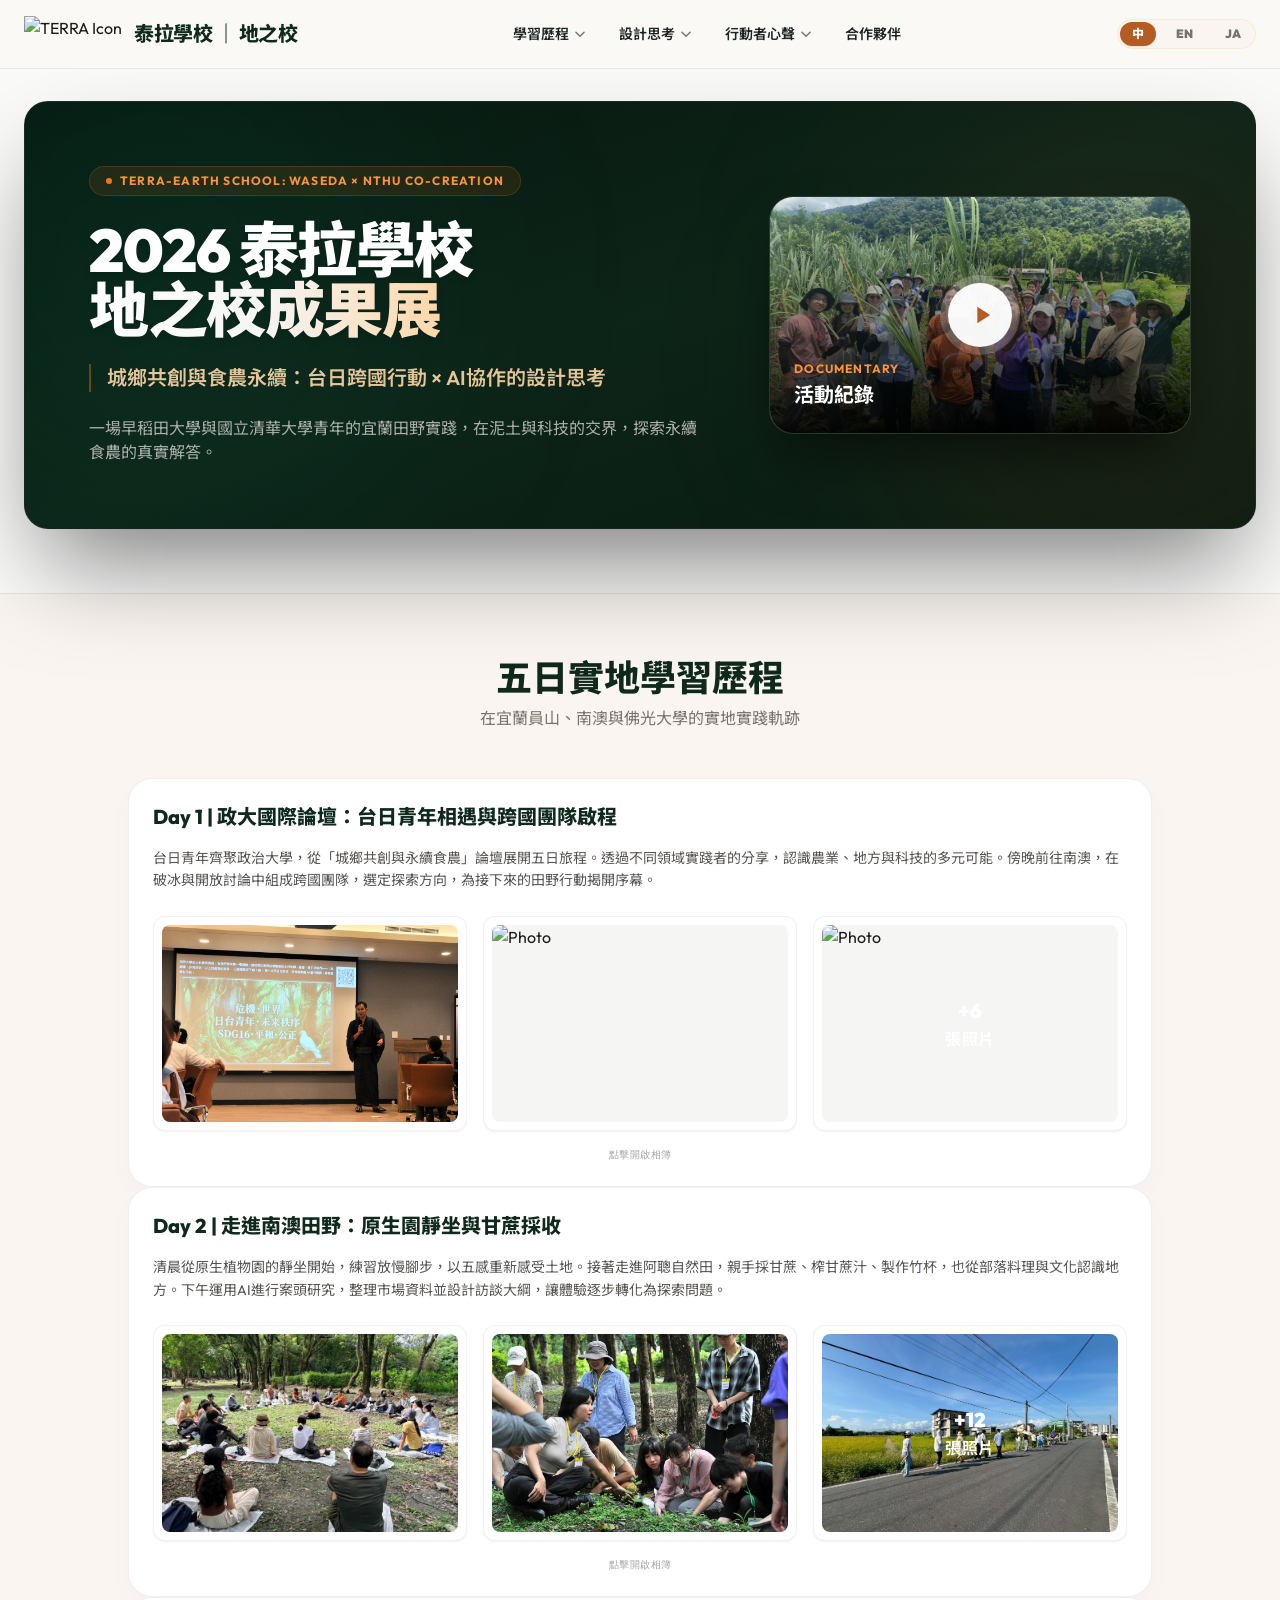
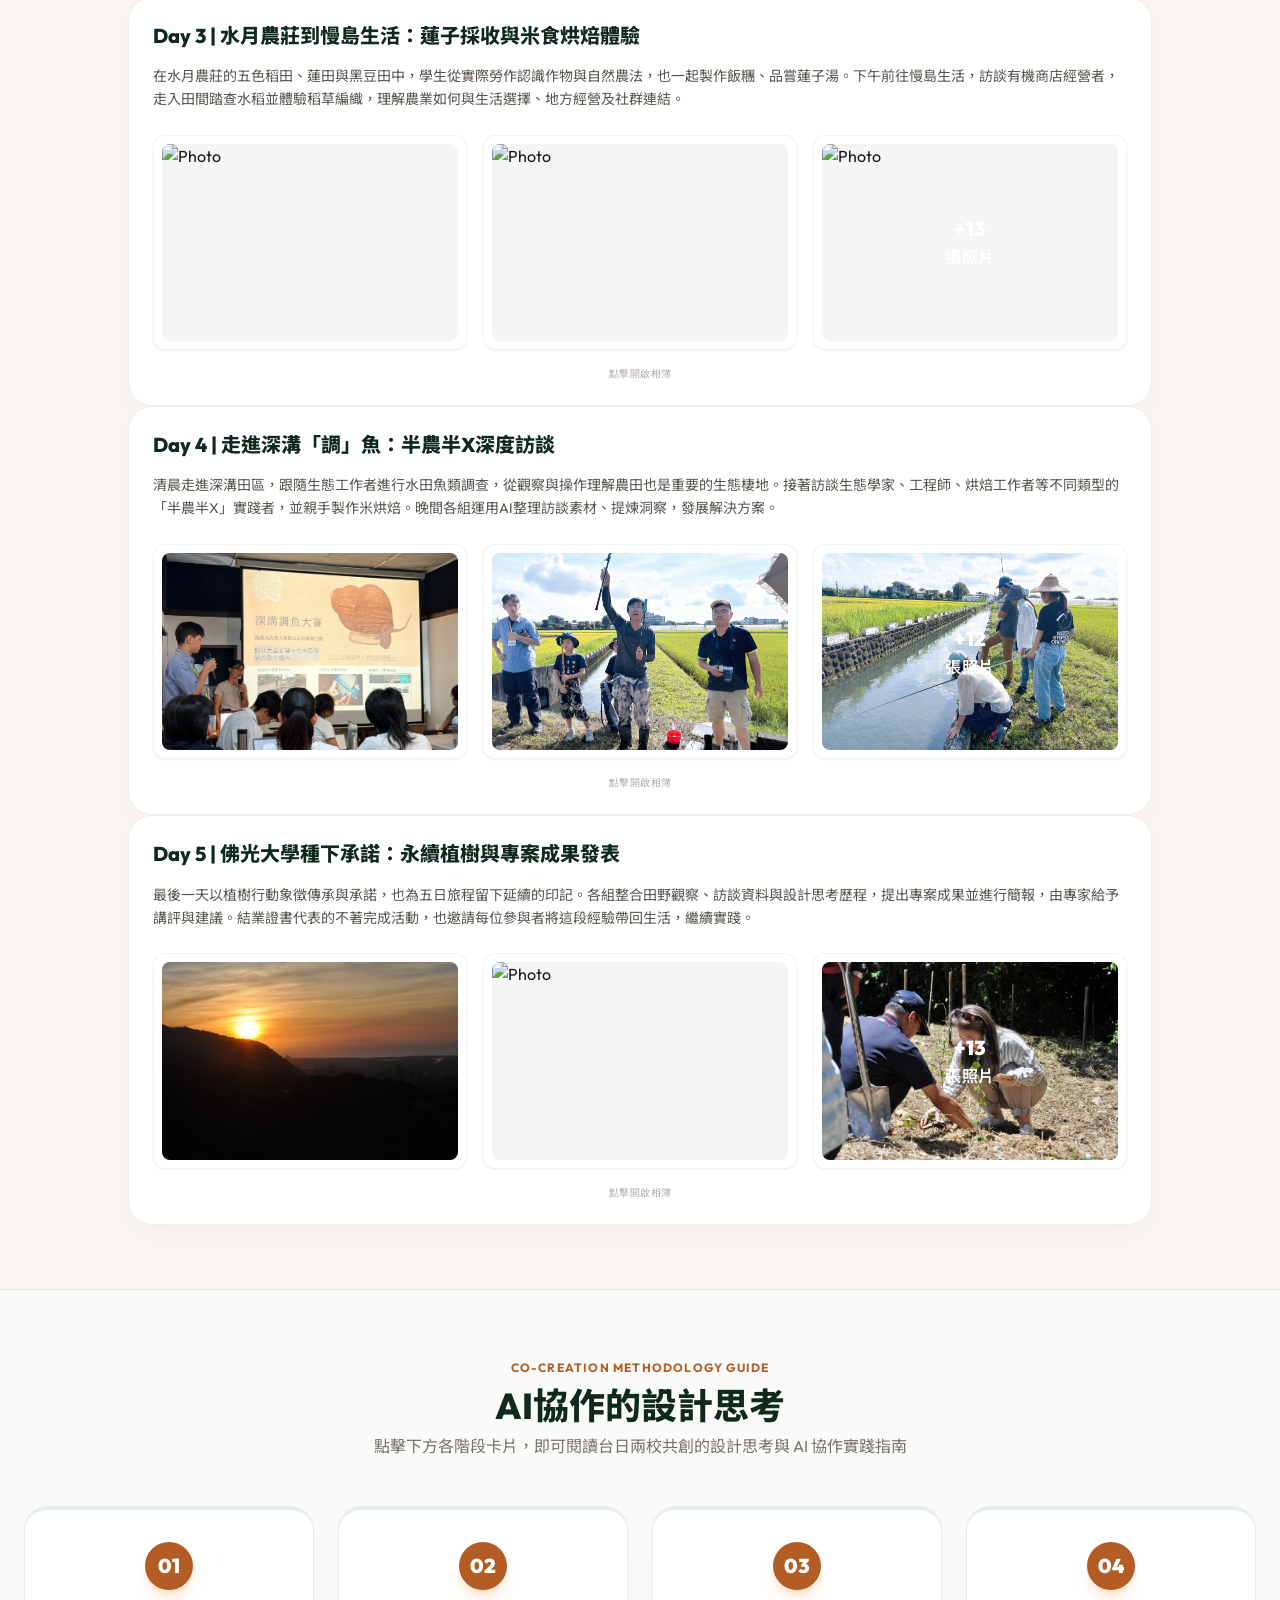
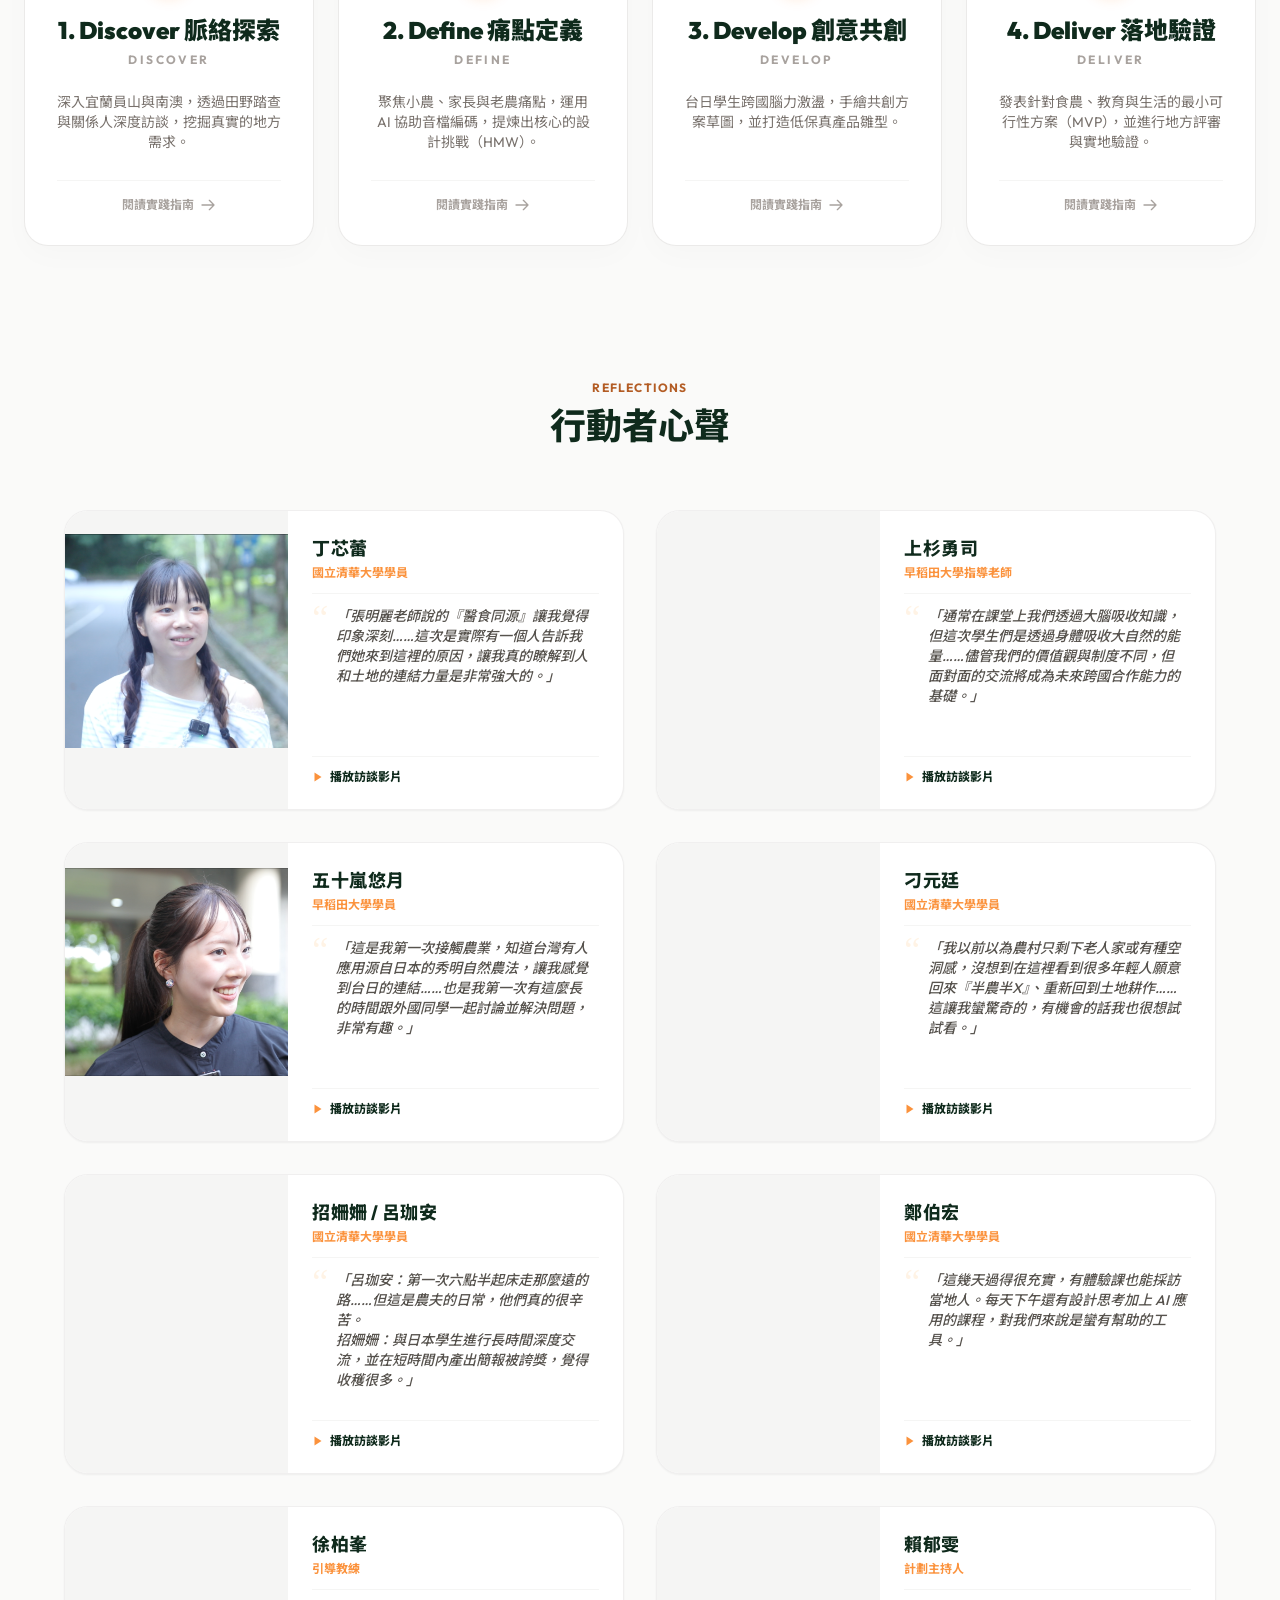
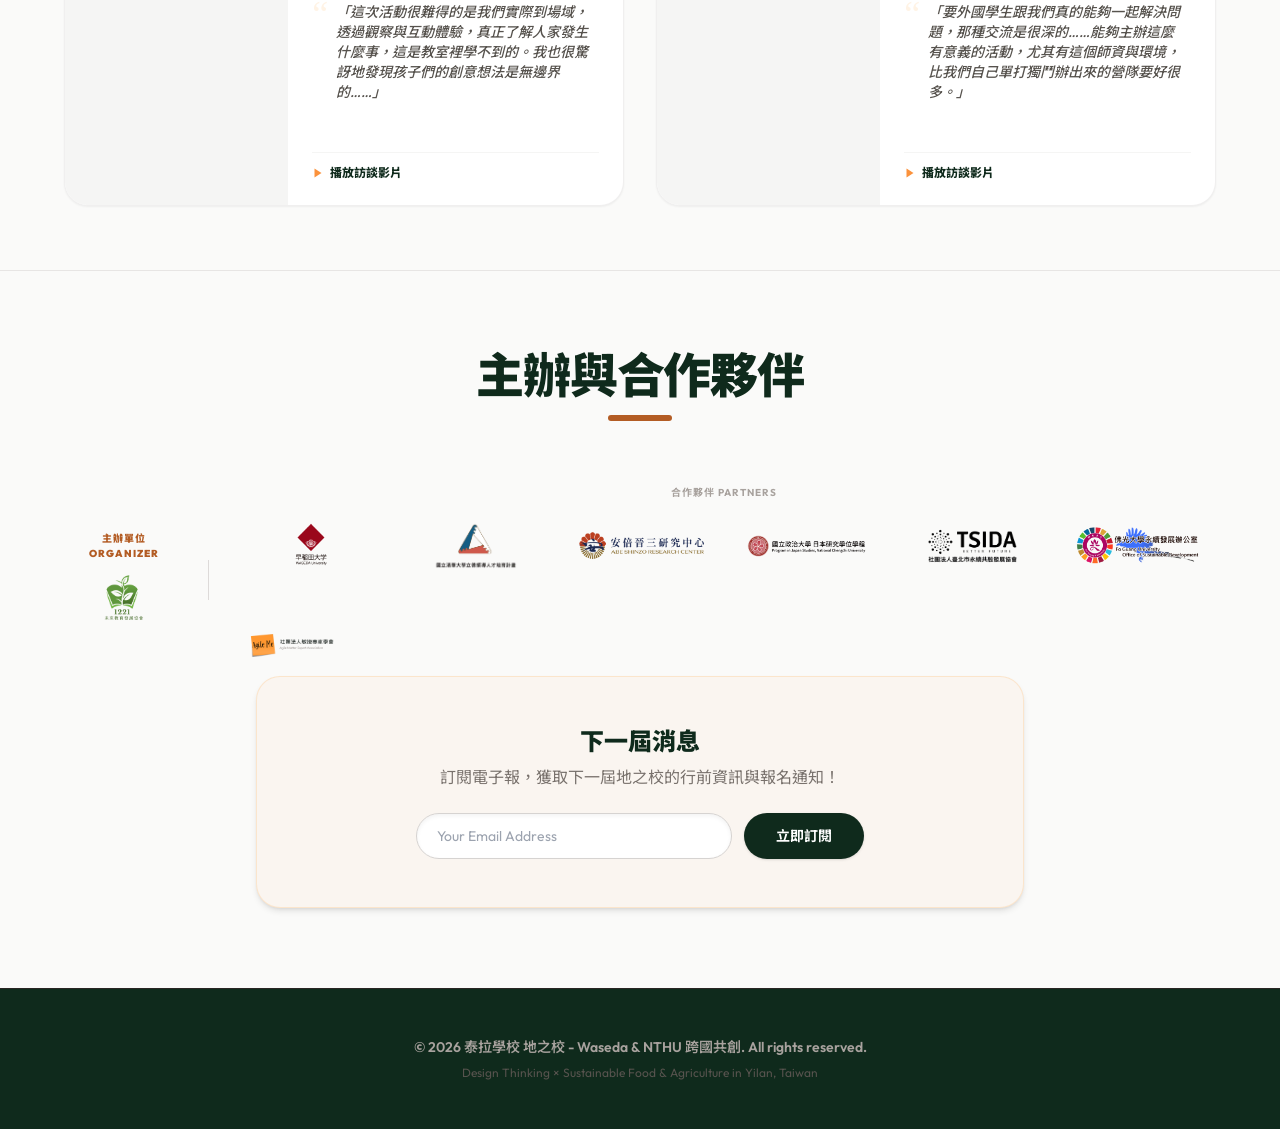
==== commit 030f05fb: "feat: add AgileMe partner logo, update top badge, replace hero thumbnail, format learning journey de" ====
--- a/index.html
+++ b/index.html
@@ -1,4 +1,4 @@
-﻿<!DOCTYPE html>
+<!DOCTYPE html>
 <html lang="zh-TW">
 <head>
   <meta charset="UTF-8">
@@ -60,13 +60,13 @@
                 <path stroke-linecap="round" stroke-linejoin="round" stroke-width="2.5" d="M19 9l-7 7-7-7" />
               </svg>
             </a>
-            <div class="absolute left-0 mt-2 w-32 bg-white border border-stone-200/80 rounded-2xl shadow-xl py-3 opacity-0 invisible group-hover:opacity-100 group-hover:visible transition-all duration-300 transform translate-y-2 group-hover:translate-y-0 z-50">
-              
-    <a href="index.html#day1" class="block px-4 py-2 text-xs text-stone-600 hover:text-[#B35C24] hover:bg-stone-50 transition-colors font-bold text-center">Day 1</a>
-    <a href="index.html#day2" class="block px-4 py-2 text-xs text-stone-600 hover:text-[#B35C24] hover:bg-stone-50 transition-colors font-bold text-center">Day 2</a>
-    <a href="index.html#day3" class="block px-4 py-2 text-xs text-stone-600 hover:text-[#B35C24] hover:bg-stone-50 transition-colors font-bold text-center">Day 3</a>
-    <a href="index.html#day4" class="block px-4 py-2 text-xs text-stone-600 hover:text-[#B35C24] hover:bg-stone-50 transition-colors font-bold text-center">Day 4</a>
-    <a href="index.html#day5" class="block px-4 py-2 text-xs text-stone-600 hover:text-[#B35C24] hover:bg-stone-50 transition-colors font-bold text-center">Day 5</a>
+            <div class="absolute left-0 mt-2 bg-white border border-stone-200/80 rounded-2xl shadow-xl py-3 opacity-0 invisible group-hover:opacity-100 group-hover:visible transition-all duration-300 transform translate-y-2 group-hover:translate-y-0 z-50" style="width: 450px;">
+              
+    <a href="index.html#day1" class="block px-4 py-2.5 text-xs text-stone-600 hover:text-[#B35C24] hover:bg-stone-50 transition-colors font-bold text-left">Day 1 | 政大國際論壇：台日青年相遇與跨國團隊啟程</a>
+    <a href="index.html#day2" class="block px-4 py-2.5 text-xs text-stone-600 hover:text-[#B35C24] hover:bg-stone-50 transition-colors font-bold text-left">Day 2 | 走進南澳田野：原生園靜坐與甘蔗採收</a>
+    <a href="index.html#day3" class="block px-4 py-2.5 text-xs text-stone-600 hover:text-[#B35C24] hover:bg-stone-50 transition-colors font-bold text-left">Day 3 | 水月農莊到慢島生活：蓮子採收與米食烘焙體驗</a>
+    <a href="index.html#day4" class="block px-4 py-2.5 text-xs text-stone-600 hover:text-[#B35C24] hover:bg-stone-50 transition-colors font-bold text-left">Day 4 | 走進深溝「調」魚：半農半X深度訪談</a>
+    <a href="index.html#day5" class="block px-4 py-2.5 text-xs text-stone-600 hover:text-[#B35C24] hover:bg-stone-50 transition-colors font-bold text-left">Day 5 | 佛光大學種下承諾：永續植樹與專案成果發表</a>
   
             </div>
           </div>
@@ -130,6 +130,7 @@
           </button>
         </div>
       </div>
+    </div>
       
       <!-- Mobile Drawer Menu -->
       <div id="mobile-menu" class="fixed inset-0 z-40 bg-stone-900/50 backdrop-blur-sm opacity-0 invisible transition-all duration-300 md:hidden">
@@ -148,11 +149,11 @@
                 </button>
                 <div id="home-timeline-mobile" class="hidden flex-col pl-4 gap-2.5 mt-2">
                   
-    <a href="index.html#day1" class="block text-sm text-stone-500 hover:text-[#B35C24] font-semibold px-4 py-2 text-xs text-stone-600 hover:text-[#B35C24] hover:bg-stone-50 transition-colors font-bold text-center">Day 1</a>
-    <a href="index.html#day2" class="block text-sm text-stone-500 hover:text-[#B35C24] font-semibold px-4 py-2 text-xs text-stone-600 hover:text-[#B35C24] hover:bg-stone-50 transition-colors font-bold text-center">Day 2</a>
-    <a href="index.html#day3" class="block text-sm text-stone-500 hover:text-[#B35C24] font-semibold px-4 py-2 text-xs text-stone-600 hover:text-[#B35C24] hover:bg-stone-50 transition-colors font-bold text-center">Day 3</a>
-    <a href="index.html#day4" class="block text-sm text-stone-500 hover:text-[#B35C24] font-semibold px-4 py-2 text-xs text-stone-600 hover:text-[#B35C24] hover:bg-stone-50 transition-colors font-bold text-center">Day 4</a>
-    <a href="index.html#day5" class="block text-sm text-stone-500 hover:text-[#B35C24] font-semibold px-4 py-2 text-xs text-stone-600 hover:text-[#B35C24] hover:bg-stone-50 transition-colors font-bold text-center">Day 5</a>
+    <a href="index.html#day1" class="block text-sm text-stone-500 hover:text-[#B35C24] font-semibold px-4 py-2 text-xs text-stone-600 hover:text-[#B35C24] hover:bg-stone-50 transition-colors font-bold text-left">Day 1 | 政大國際論壇：台日青年相遇與跨國團隊啟程</a>
+    <a href="index.html#day2" class="block text-sm text-stone-500 hover:text-[#B35C24] font-semibold px-4 py-2 text-xs text-stone-600 hover:text-[#B35C24] hover:bg-stone-50 transition-colors font-bold text-left">Day 2 | 走進南澳田野：原生園靜坐與甘蔗採收</a>
+    <a href="index.html#day3" class="block text-sm text-stone-500 hover:text-[#B35C24] font-semibold px-4 py-2 text-xs text-stone-600 hover:text-[#B35C24] hover:bg-stone-50 transition-colors font-bold text-left">Day 3 | 水月農莊到慢島生活：蓮子採收與米食烘焙體驗</a>
+    <a href="index.html#day4" class="block text-sm text-stone-500 hover:text-[#B35C24] font-semibold px-4 py-2 text-xs text-stone-600 hover:text-[#B35C24] hover:bg-stone-50 transition-colors font-bold text-left">Day 4 | 走進深溝「調」魚：半農半X深度訪談</a>
+    <a href="index.html#day5" class="block text-sm text-stone-500 hover:text-[#B35C24] font-semibold px-4 py-2 text-xs text-stone-600 hover:text-[#B35C24] hover:bg-stone-50 transition-colors font-bold text-left">Day 5 | 佛光大學種下承諾：永續植樹與專案成果發表</a>
   
                 </div>
               </div>
@@ -269,7 +270,6 @@
           }
         }
       </script>
-    </div>
 
     <!-- Hero Section -->
     <section class="max-w-7xl mx-auto px-6 pt-8 pb-16 w-full">
@@ -286,7 +286,7 @@
           <div class="lg:col-span-7 text-left flex flex-col items-start space-y-6">
             <div class="inline-flex items-center gap-2 border border-orange-500/20 bg-orange-500/10 text-orange-400 text-xs font-bold uppercase tracking-widest px-4 py-1.5 rounded-full">
               <span class="w-1.5 h-1.5 bg-orange-500 rounded-full animate-pulse"></span>
-              Waseda × NTHU Co-creation
+              Terra-earth School: Waseda × NTHU Co-creation
             </div>
             
             <h1 class="text-4xl md:text-5xl lg:text-6xl font-black leading-tight tracking-tight drop-shadow-md">
@@ -311,7 +311,7 @@
             >
               <!-- Thumbnail Image -->
               <img 
-                src="assets/terra-earth-school.png" 
+                src="assets/terra-earth-school.jpg" 
                 alt="泰拉學校活動紀錄影片封面" 
                 class="w-full h-full object-cover transition-transform duration-700 group-hover:scale-105"
               />
@@ -1085,6 +1085,9 @@
             </div>
             <div class="partner-logo-wrap">
               <img src="assets/photos/logos/佛光大學永續發展辦公室logo.png" alt="佛光大學永續發展辦公室" class="logo-img" style="max-height: 40px;" />
+            </div>
+            <div class="partner-logo-wrap">
+              <img src="assets/photos/logos/社團法人敏捷專家學會logo.png" alt="社團法人敏捷專家學會" class="logo-img" style="max-height: 42px;" />
             </div>
           </div>
         </div>
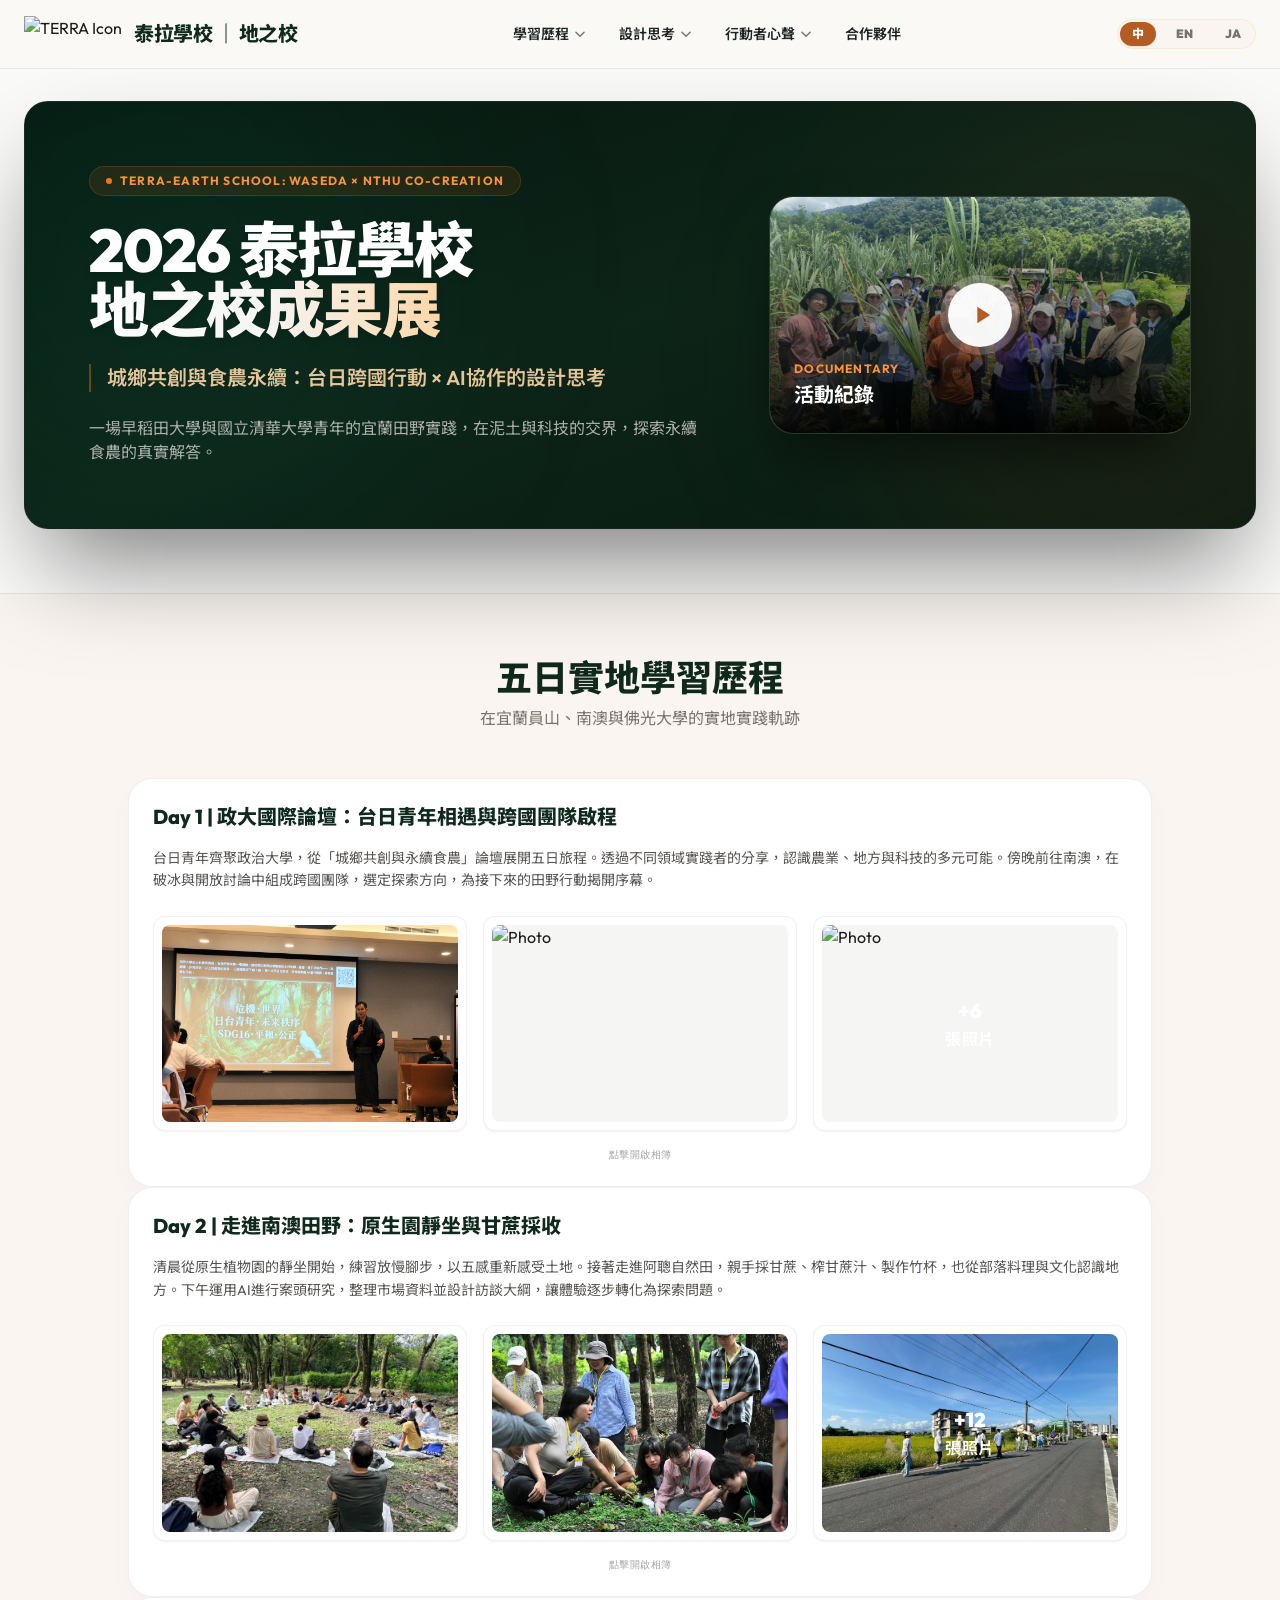
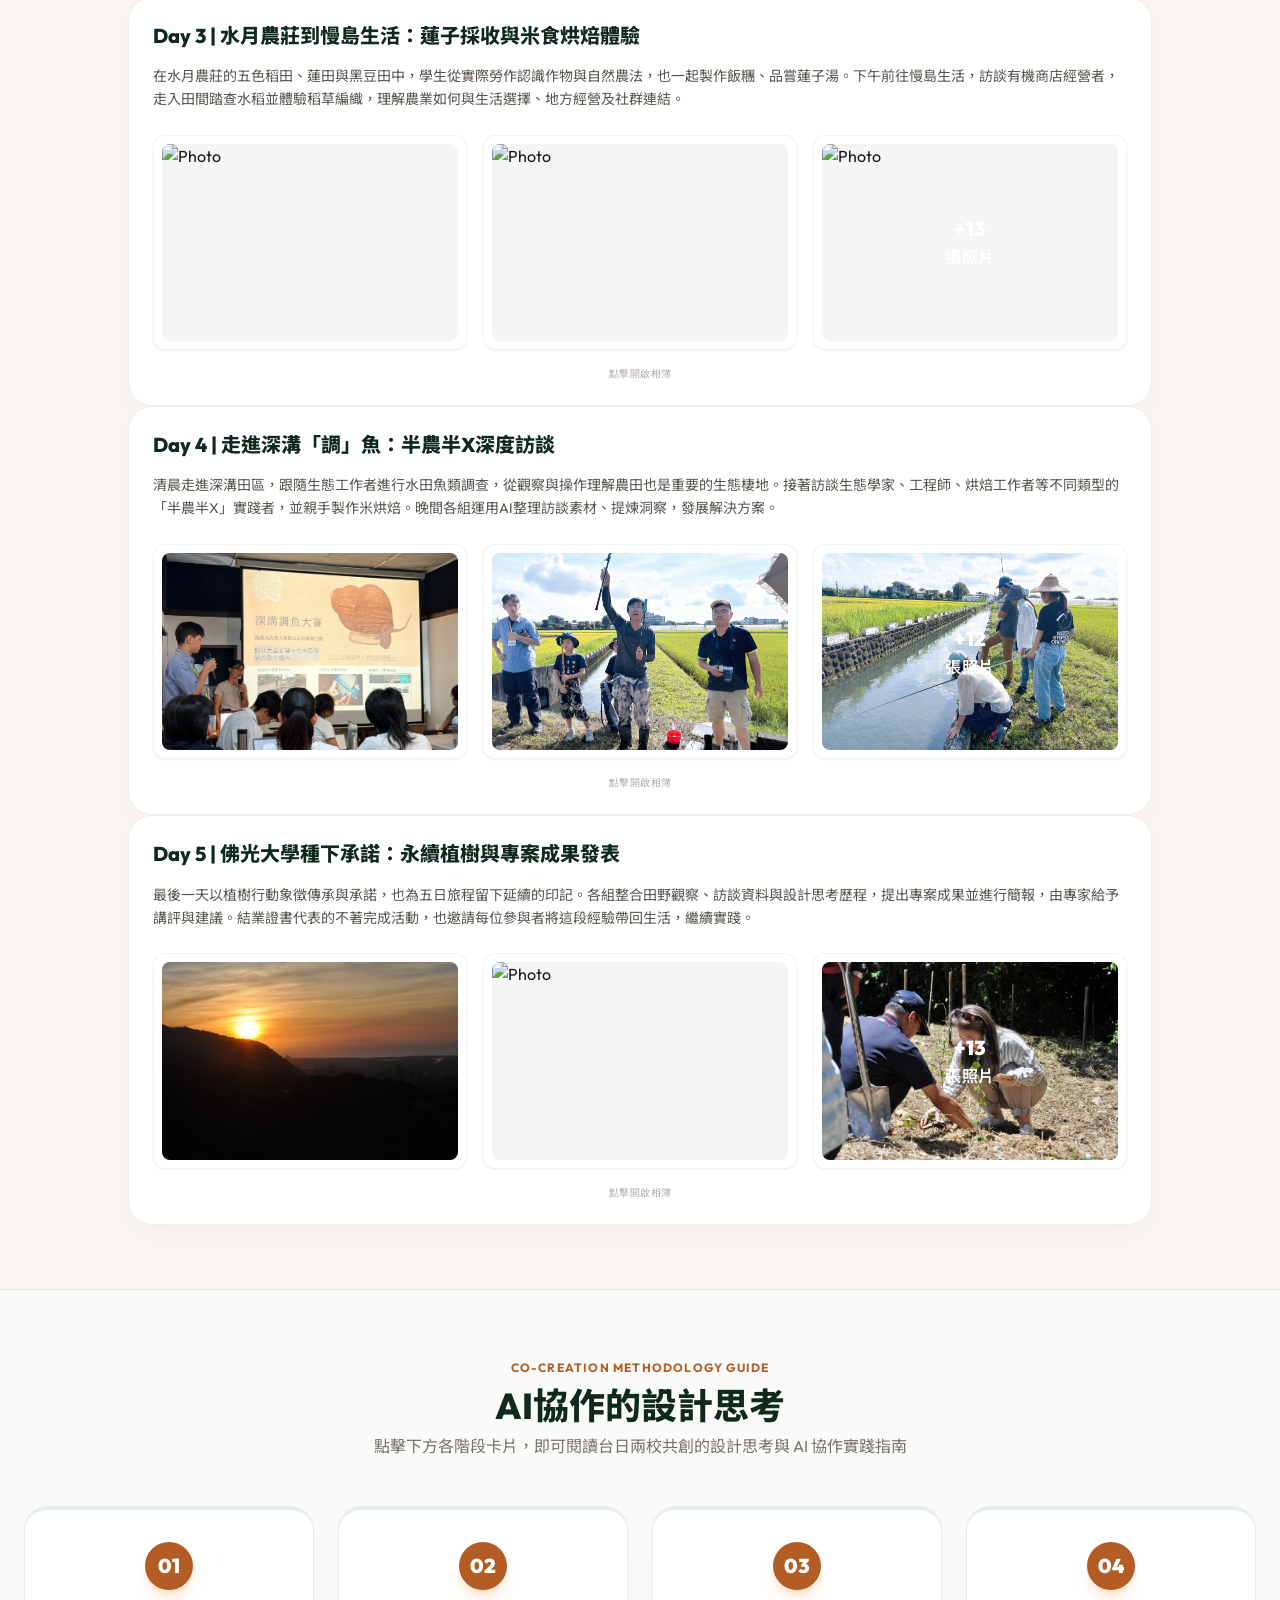
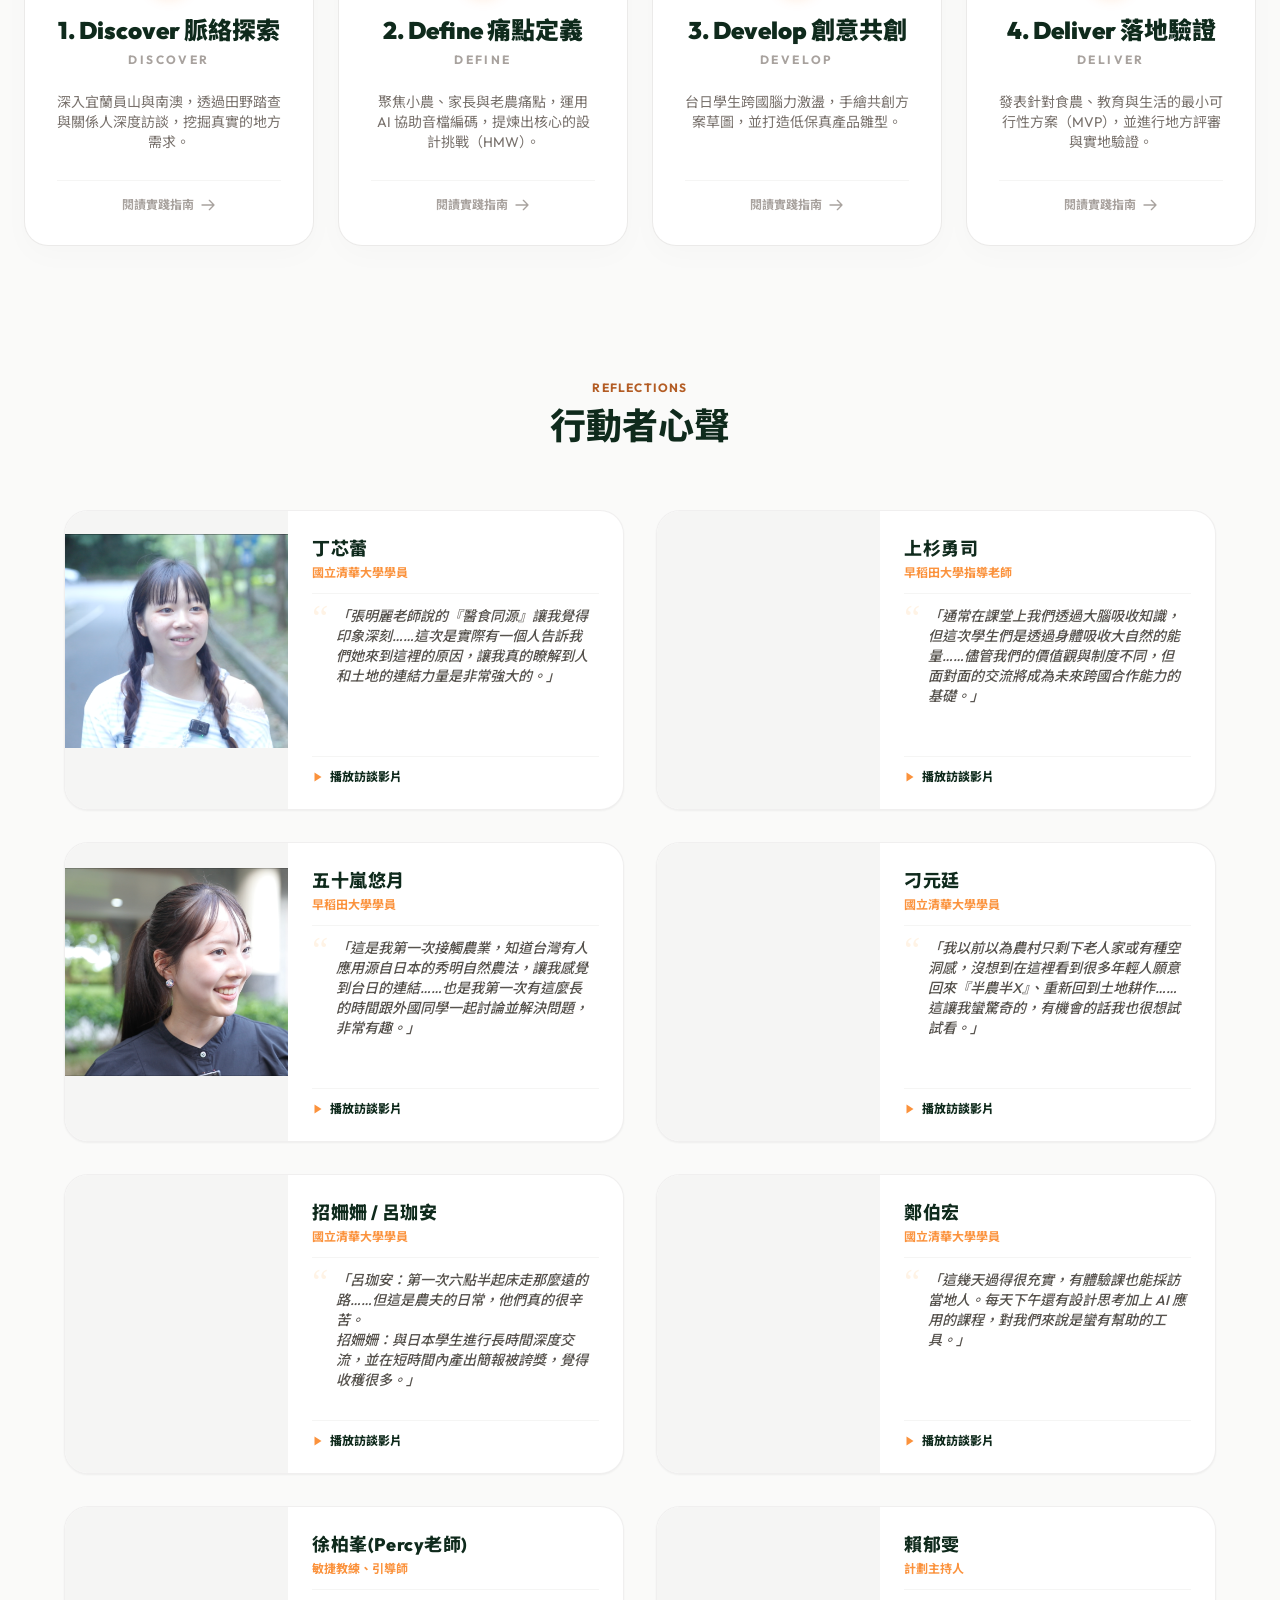
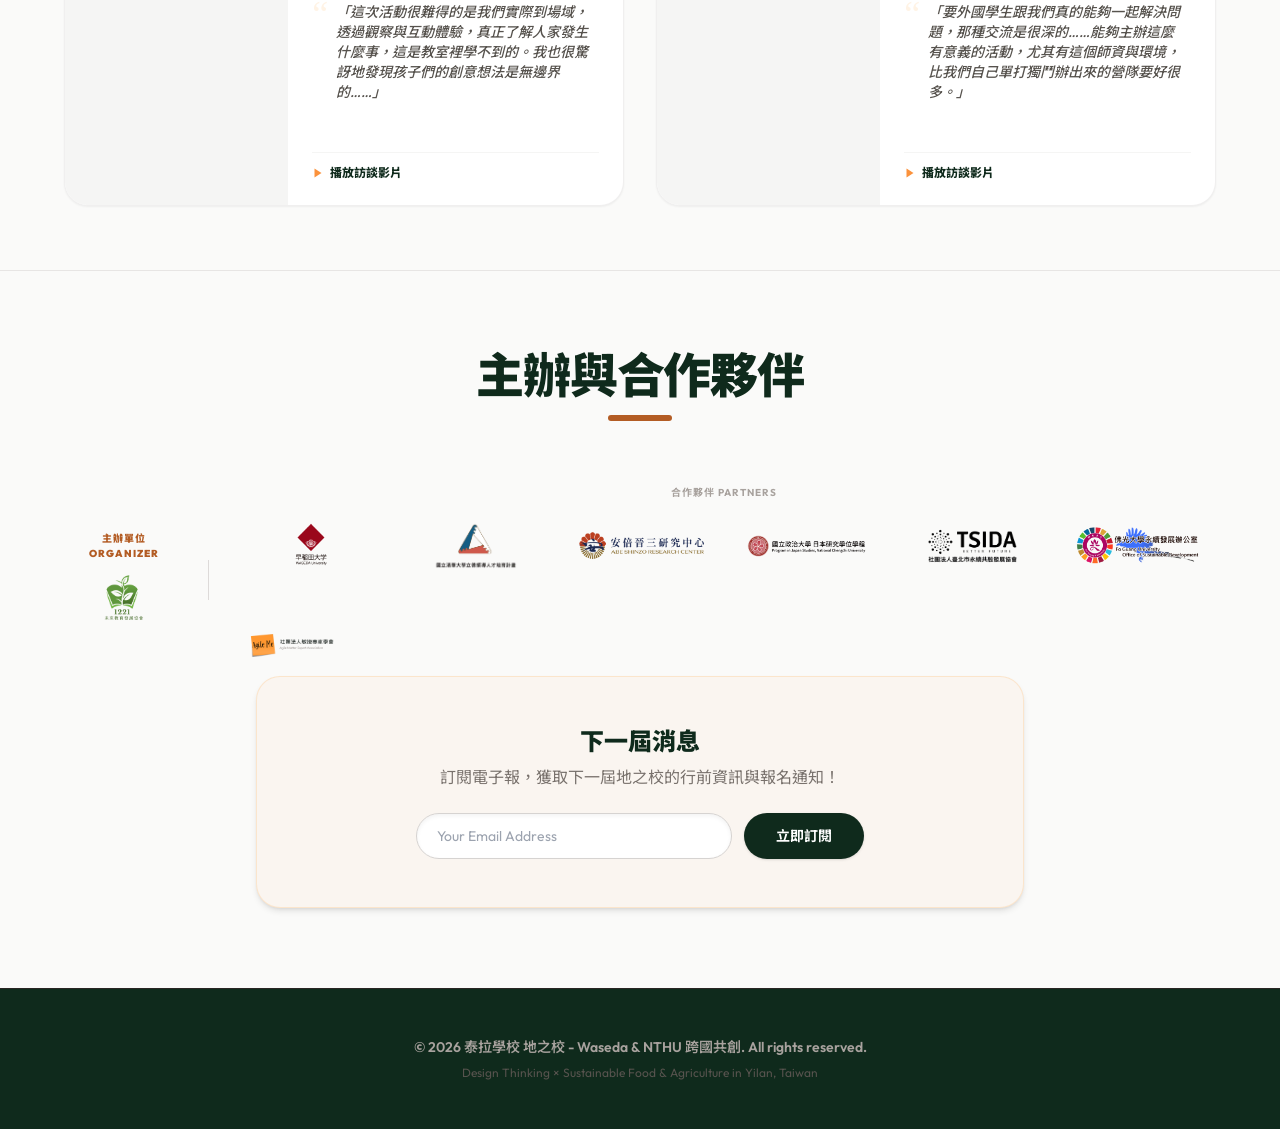
==== commit f78a56a0: "feat: add (Percy老師) to Hsu Po-Feng name and change title to Agile Coach & Facilitator across all tra" ====
--- a/index.html
+++ b/index.html
@@ -105,7 +105,7 @@
     <a href="index.html#quote5" class="block px-4 py-2 text-xs text-stone-600 hover:text-[#B35C24] hover:bg-stone-50 transition-colors font-bold">招姍姍 / 呂珈安</a>
     <a href="index.html#quote2" class="block px-4 py-2 text-xs text-stone-600 hover:text-[#B35C24] hover:bg-stone-50 transition-colors font-bold">上杉勇司</a>
     <a href="index.html#quote6" class="block px-4 py-2 text-xs text-stone-600 hover:text-[#B35C24] hover:bg-stone-50 transition-colors font-bold">鄭伯宏</a>
-    <a href="index.html#quote7" class="block px-4 py-2 text-xs text-stone-600 hover:text-[#B35C24] hover:bg-stone-50 transition-colors font-bold">徐柏峯</a>
+    <a href="index.html#quote7" class="block px-4 py-2 text-xs text-stone-600 hover:text-[#B35C24] hover:bg-stone-50 transition-colors font-bold">徐柏峯(Percy老師)</a>
     <a href="index.html#quote8" class="block px-4 py-2 text-xs text-stone-600 hover:text-[#B35C24] hover:bg-stone-50 transition-colors font-bold">賴郁雯</a>
   
             </div>
@@ -188,7 +188,7 @@
     <a href="index.html#quote5" class="block text-sm text-stone-500 hover:text-[#B35C24] font-semibold px-4 py-2 text-xs text-stone-600 hover:text-[#B35C24] hover:bg-stone-50 transition-colors font-bold">招姍姍 / 呂珈安</a>
     <a href="index.html#quote2" class="block text-sm text-stone-500 hover:text-[#B35C24] font-semibold px-4 py-2 text-xs text-stone-600 hover:text-[#B35C24] hover:bg-stone-50 transition-colors font-bold">上杉勇司</a>
     <a href="index.html#quote6" class="block text-sm text-stone-500 hover:text-[#B35C24] font-semibold px-4 py-2 text-xs text-stone-600 hover:text-[#B35C24] hover:bg-stone-50 transition-colors font-bold">鄭伯宏</a>
-    <a href="index.html#quote7" class="block text-sm text-stone-500 hover:text-[#B35C24] font-semibold px-4 py-2 text-xs text-stone-600 hover:text-[#B35C24] hover:bg-stone-50 transition-colors font-bold">徐柏峯</a>
+    <a href="index.html#quote7" class="block text-sm text-stone-500 hover:text-[#B35C24] font-semibold px-4 py-2 text-xs text-stone-600 hover:text-[#B35C24] hover:bg-stone-50 transition-colors font-bold">徐柏峯(Percy老師)</a>
     <a href="index.html#quote8" class="block text-sm text-stone-500 hover:text-[#B35C24] font-semibold px-4 py-2 text-xs text-stone-600 hover:text-[#B35C24] hover:bg-stone-50 transition-colors font-bold">賴郁雯</a>
   
                 </div>
@@ -923,8 +923,8 @@
           </div>
           <div class="w-full sm:w-[60%] p-6 flex flex-col justify-between overflow-hidden">
             <div>
-              <h3 class="font-extrabold text-base md:text-lg text-[#0F2A1C] tracking-wide group-hover:text-[#B35C24] transition-colors truncate">徐柏峯</h3>
-              <span class="text-orange-400 text-xs font-bold mt-0.5 block truncate">引導教練</span>
+              <h3 class="font-extrabold text-base md:text-lg text-[#0F2A1C] tracking-wide group-hover:text-[#B35C24] transition-colors truncate">徐柏峯(Percy老師)</h3>
+              <span class="text-orange-400 text-xs font-bold mt-0.5 block truncate">敏捷教練、引導師</span>
             </div>
             <div class="flex-grow flex flex-col justify-start relative mt-3 pt-3 border-t border-stone-100 overflow-hidden">
               <span class="text-4xl text-orange-200/30 font-serif absolute top-1 left-0 select-none">“</span>
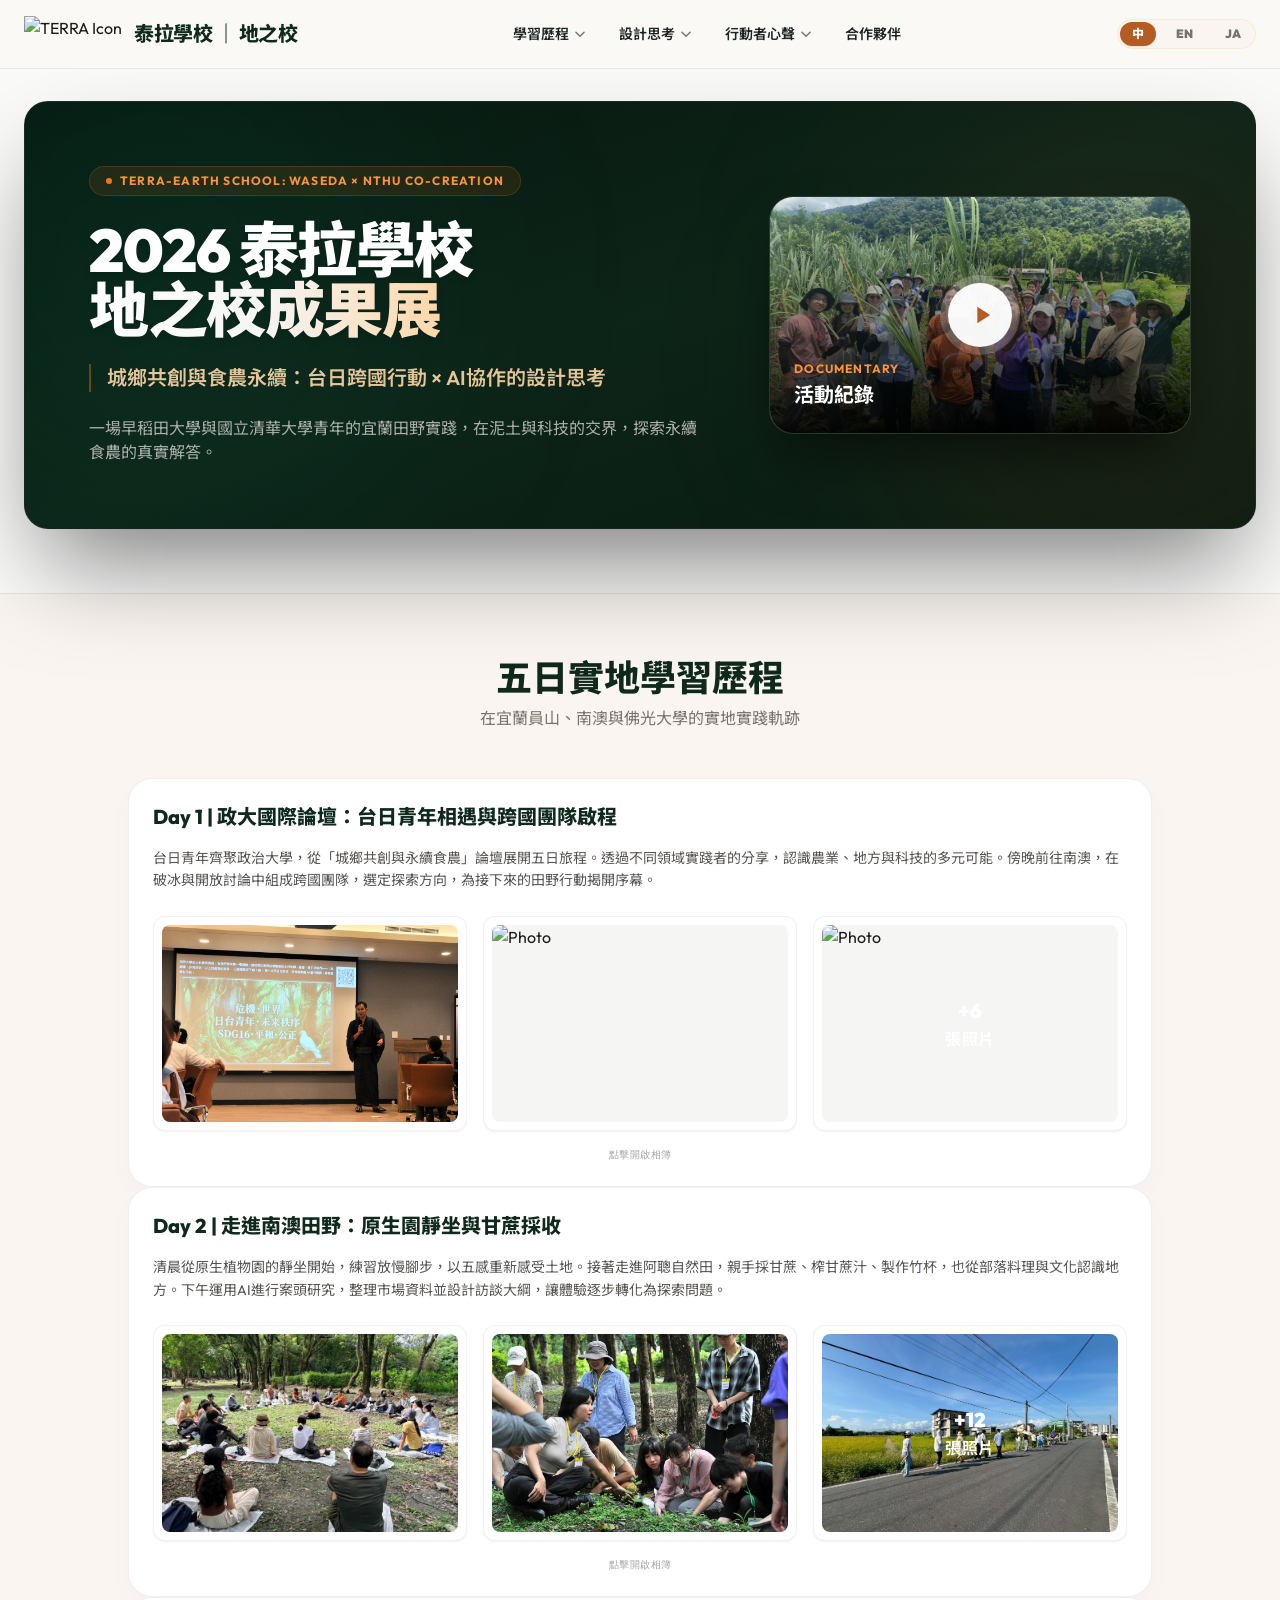
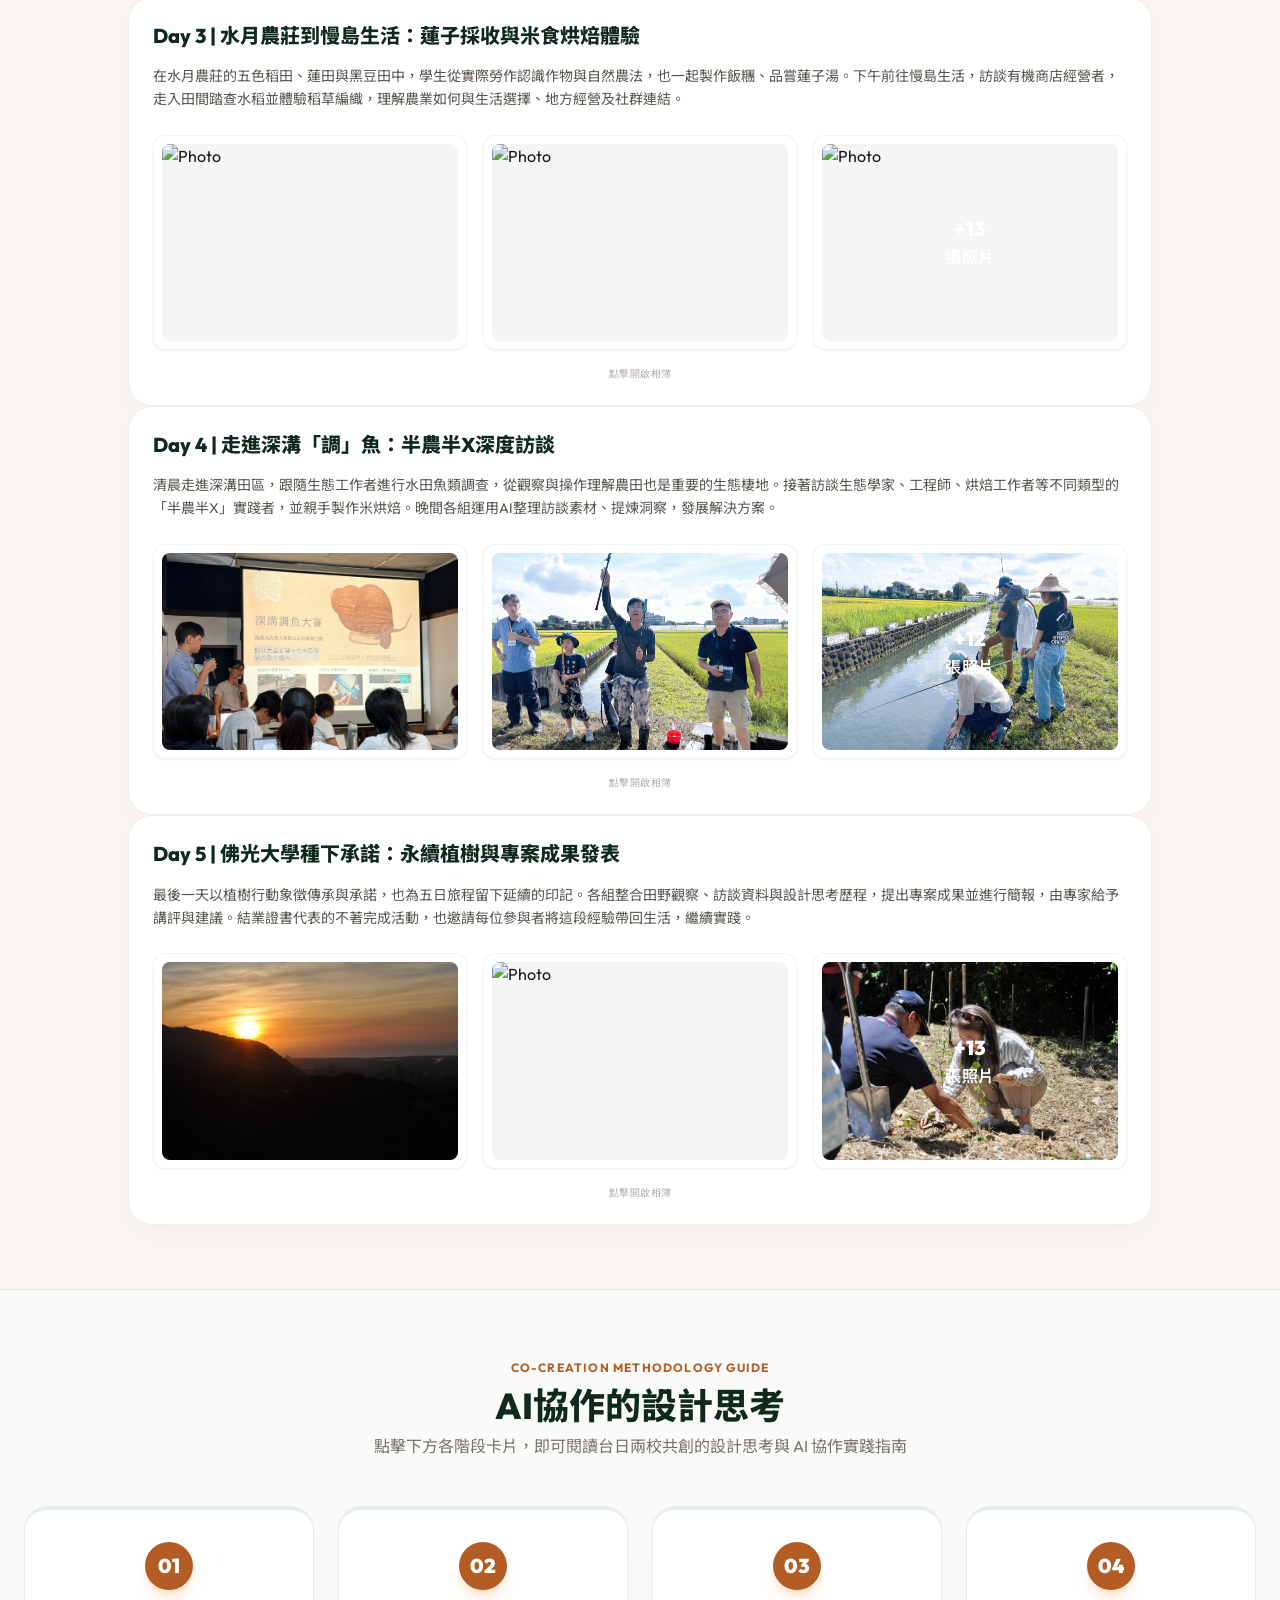
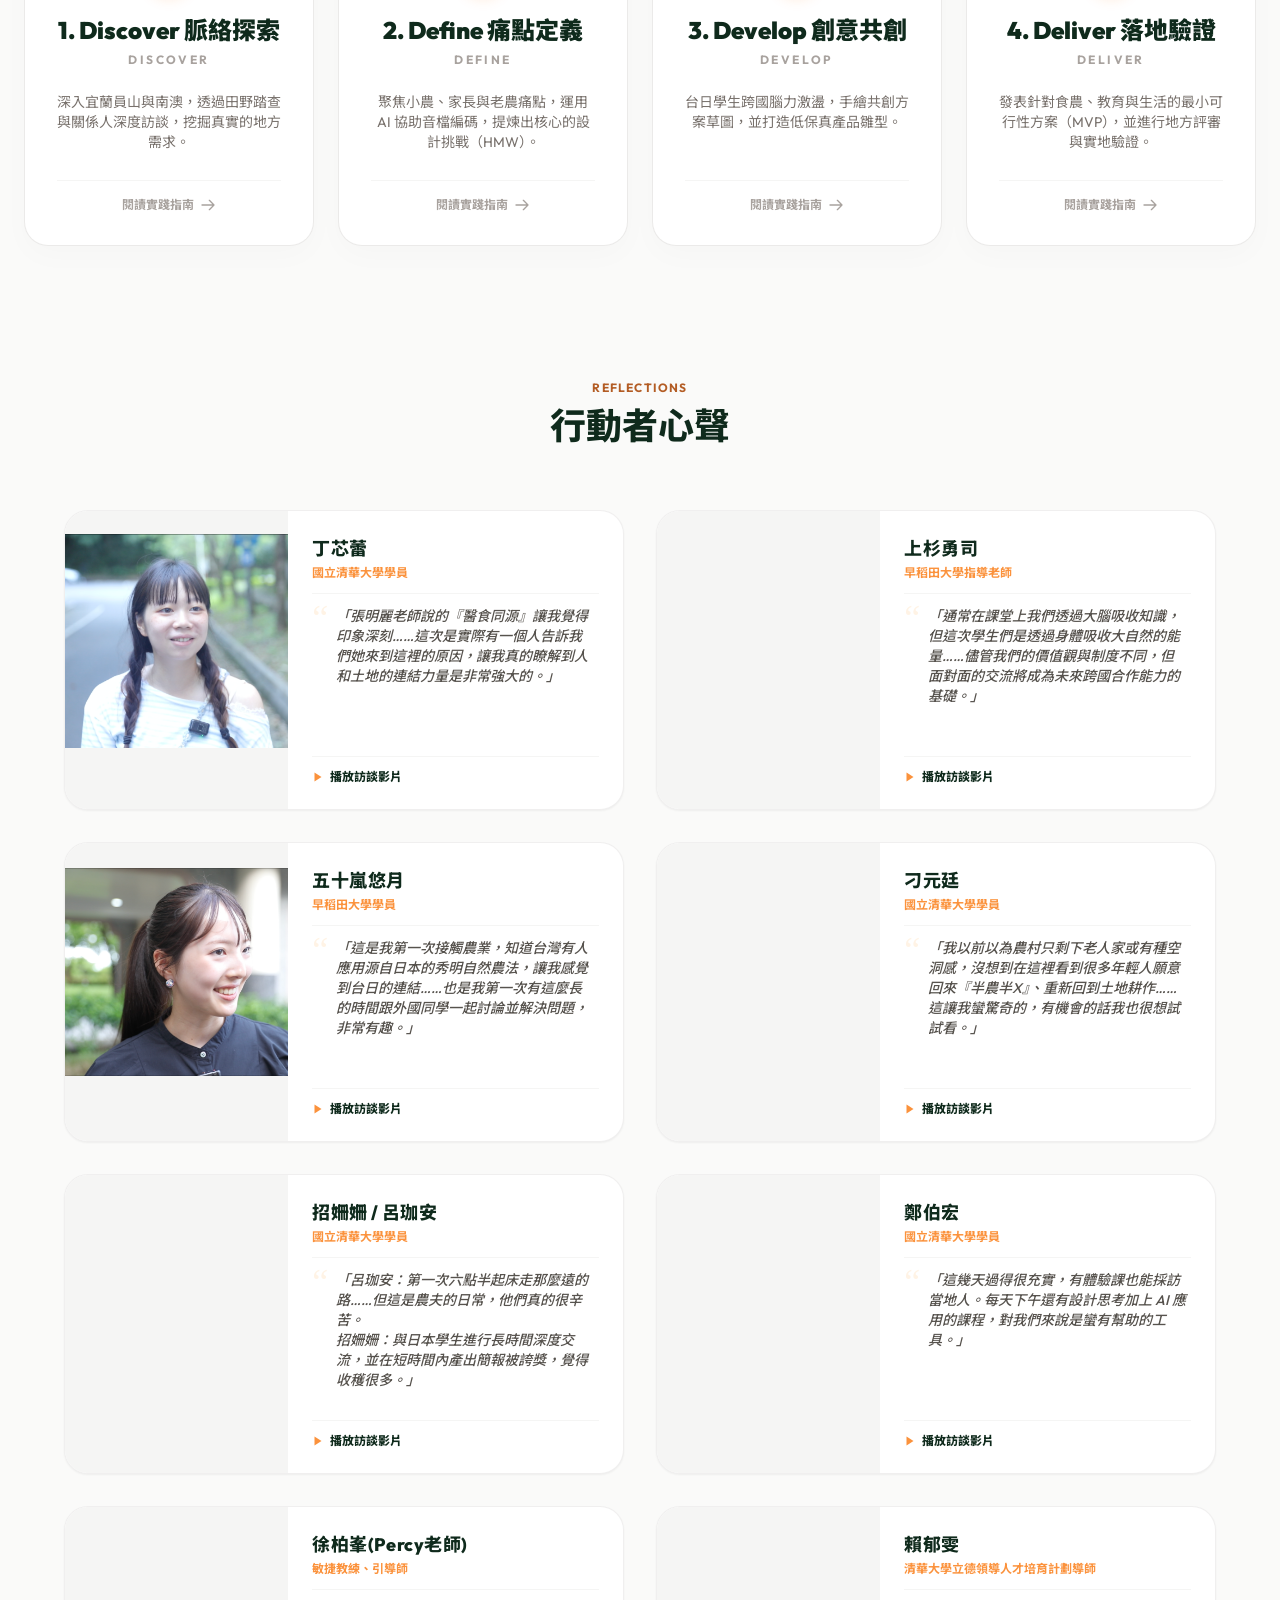
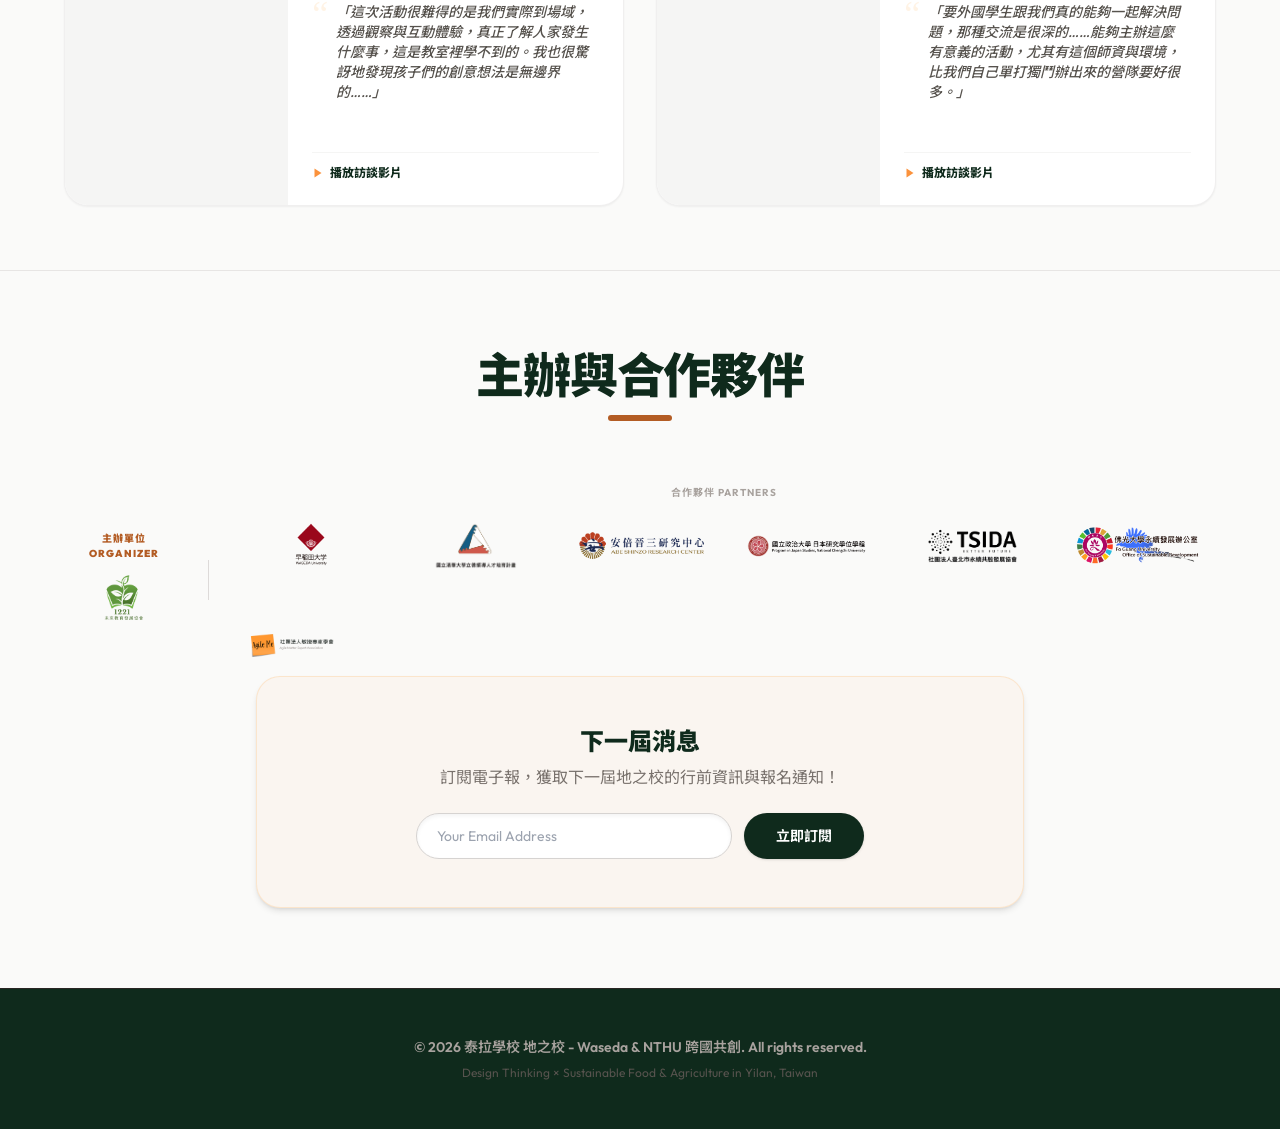
==== commit 35fe8d63: "feat: update Lai Yu-wen title to Tsing Hua University Leader Program Mentor across translation pages" ====
--- a/index.html
+++ b/index.html
@@ -955,7 +955,7 @@
           <div class="w-full sm:w-[60%] p-6 flex flex-col justify-between overflow-hidden">
             <div>
               <h3 class="font-extrabold text-base md:text-lg text-[#0F2A1C] tracking-wide group-hover:text-[#B35C24] transition-colors truncate">賴郁雯</h3>
-              <span class="text-orange-400 text-xs font-bold mt-0.5 block truncate">計劃主持人</span>
+              <span class="text-orange-400 text-xs font-bold mt-0.5 block truncate">清華大學立德領導人才培育計劃導師</span>
             </div>
             <div class="flex-grow flex flex-col justify-start relative mt-3 pt-3 border-t border-stone-100 overflow-hidden">
               <span class="text-4xl text-orange-200/30 font-serif absolute top-1 left-0 select-none">“</span>
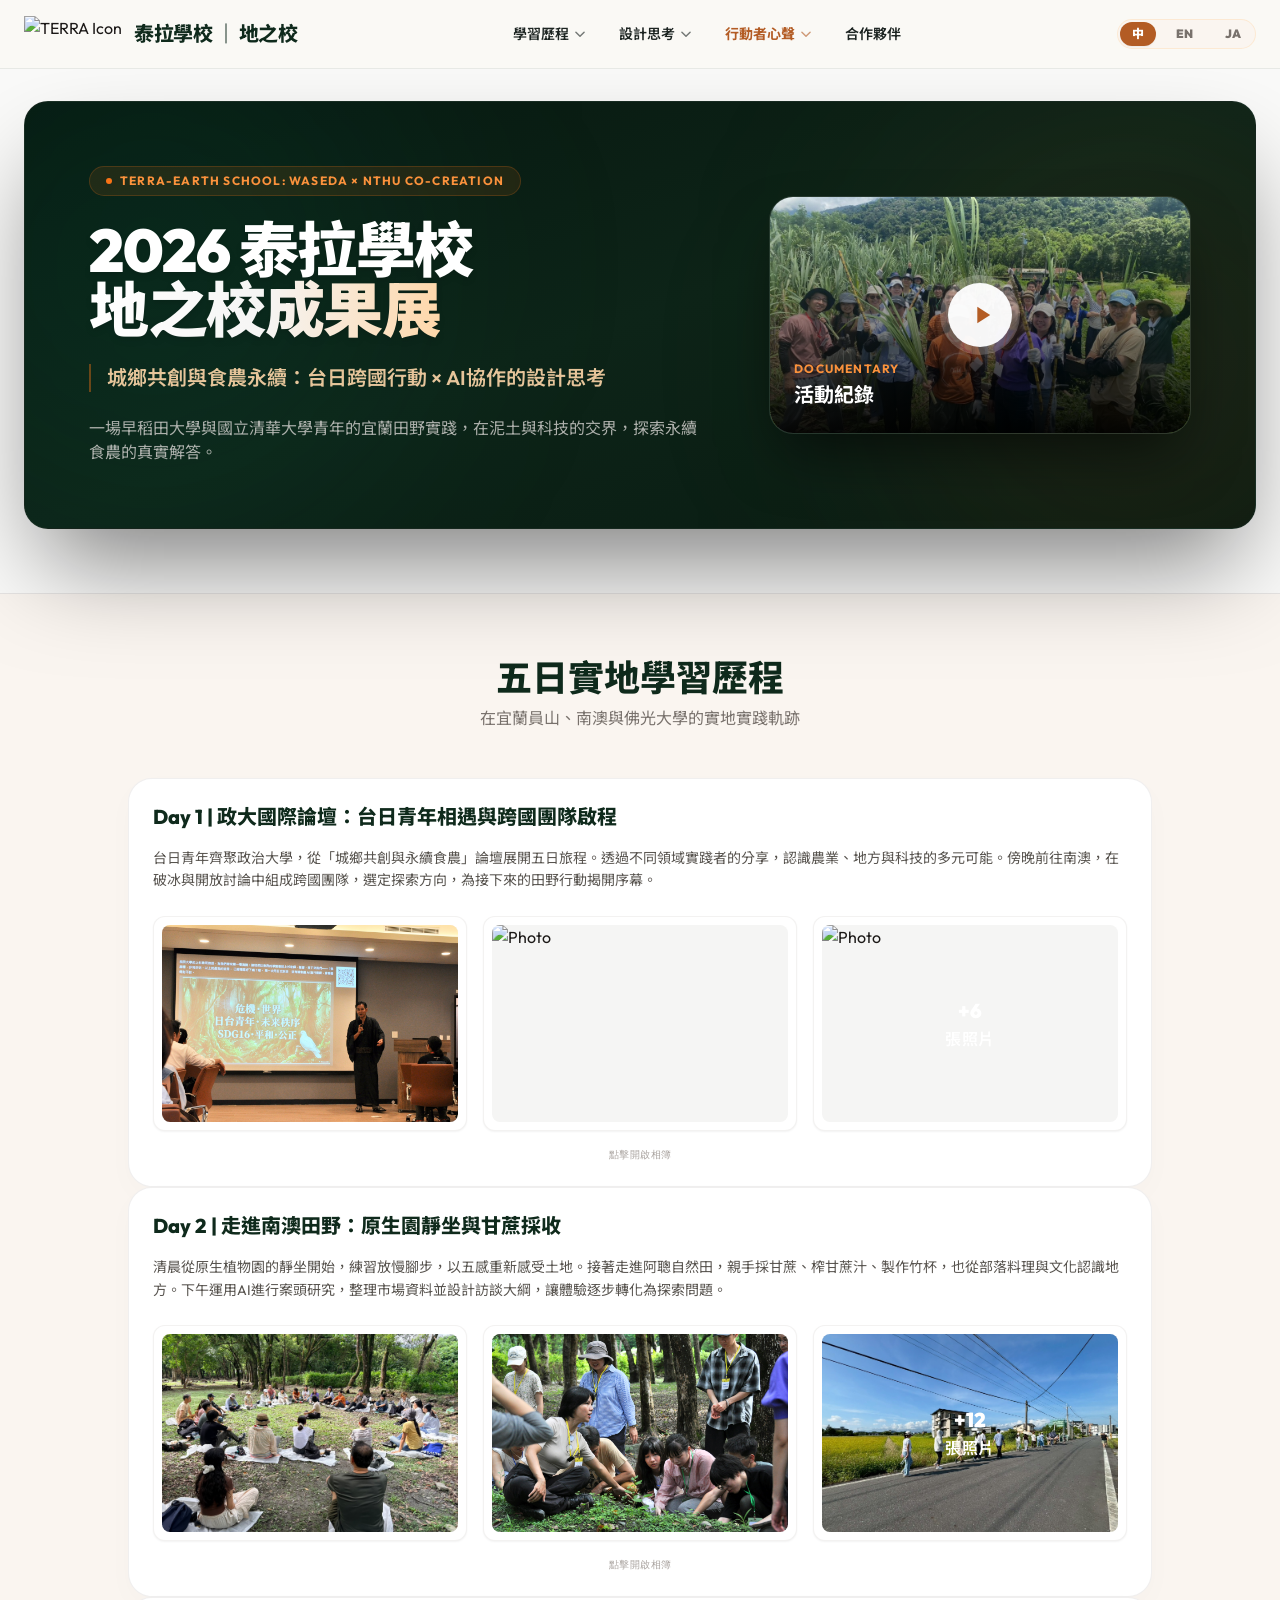
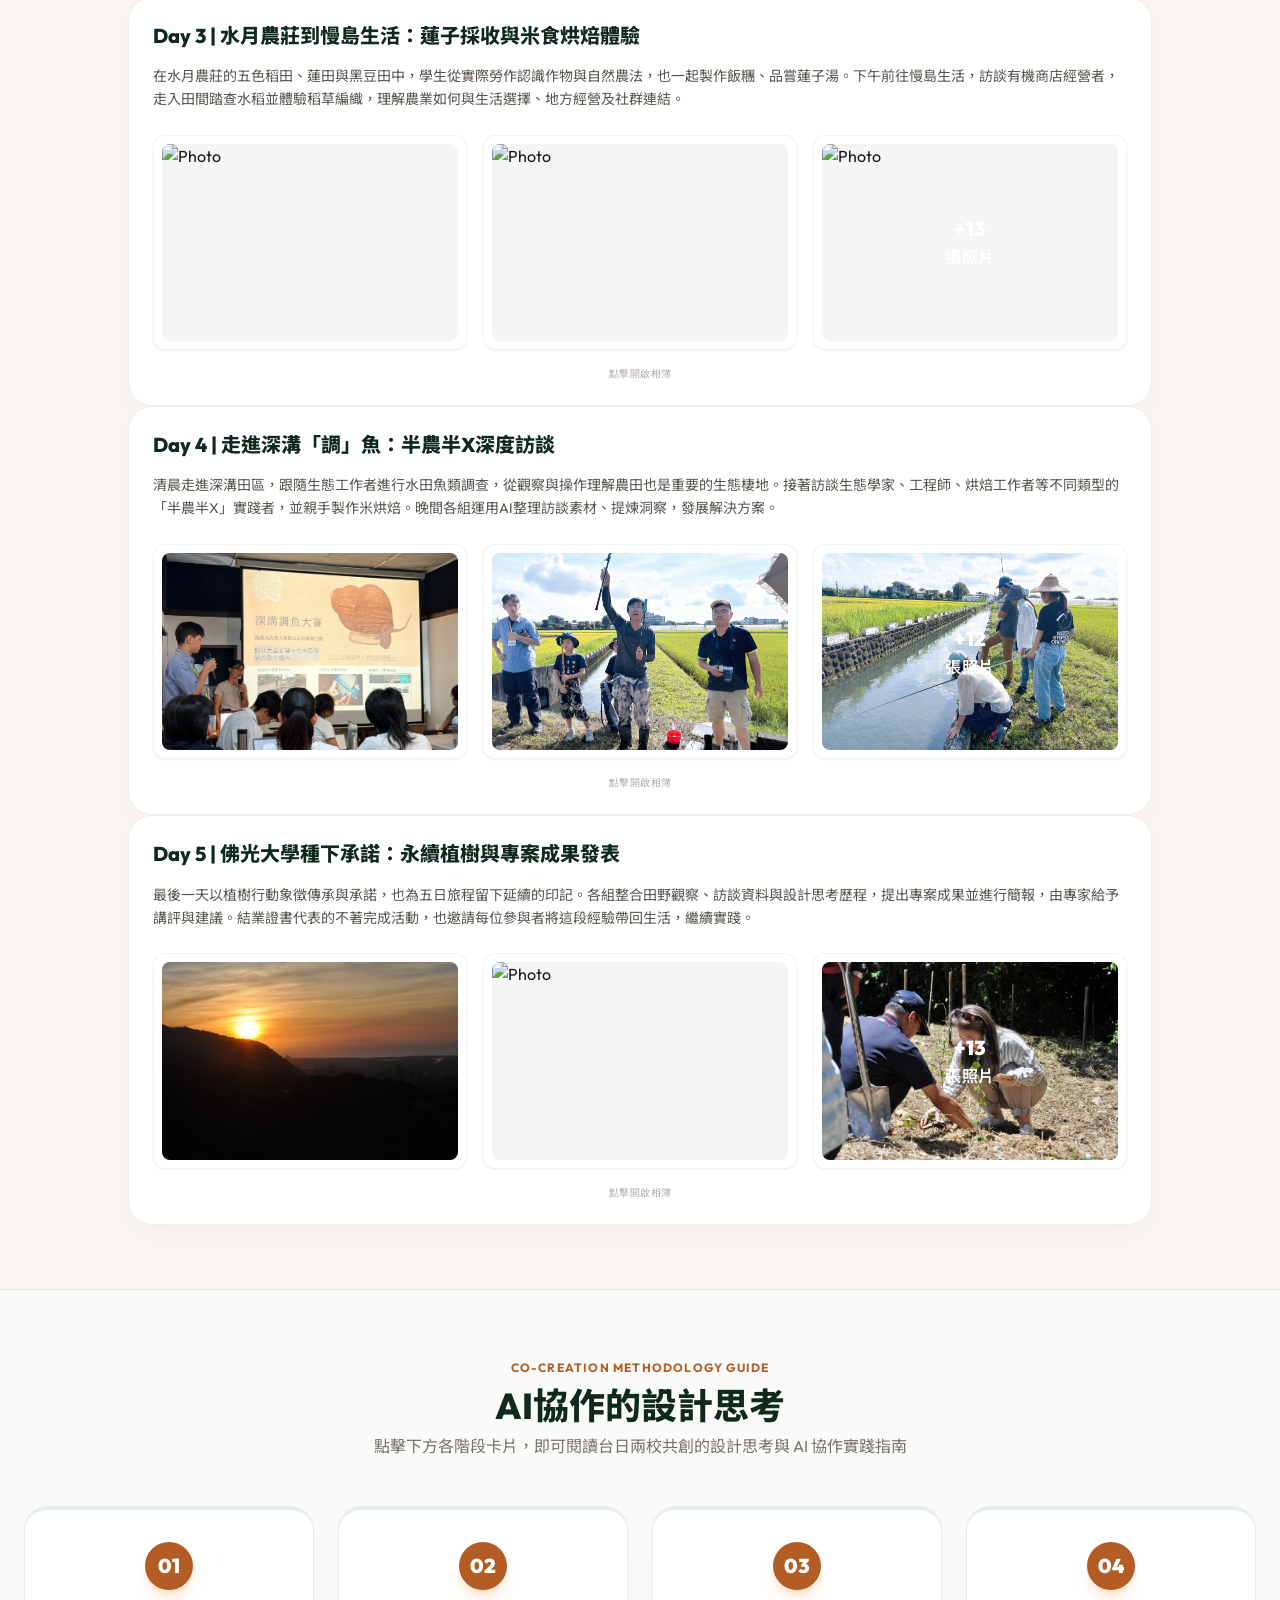
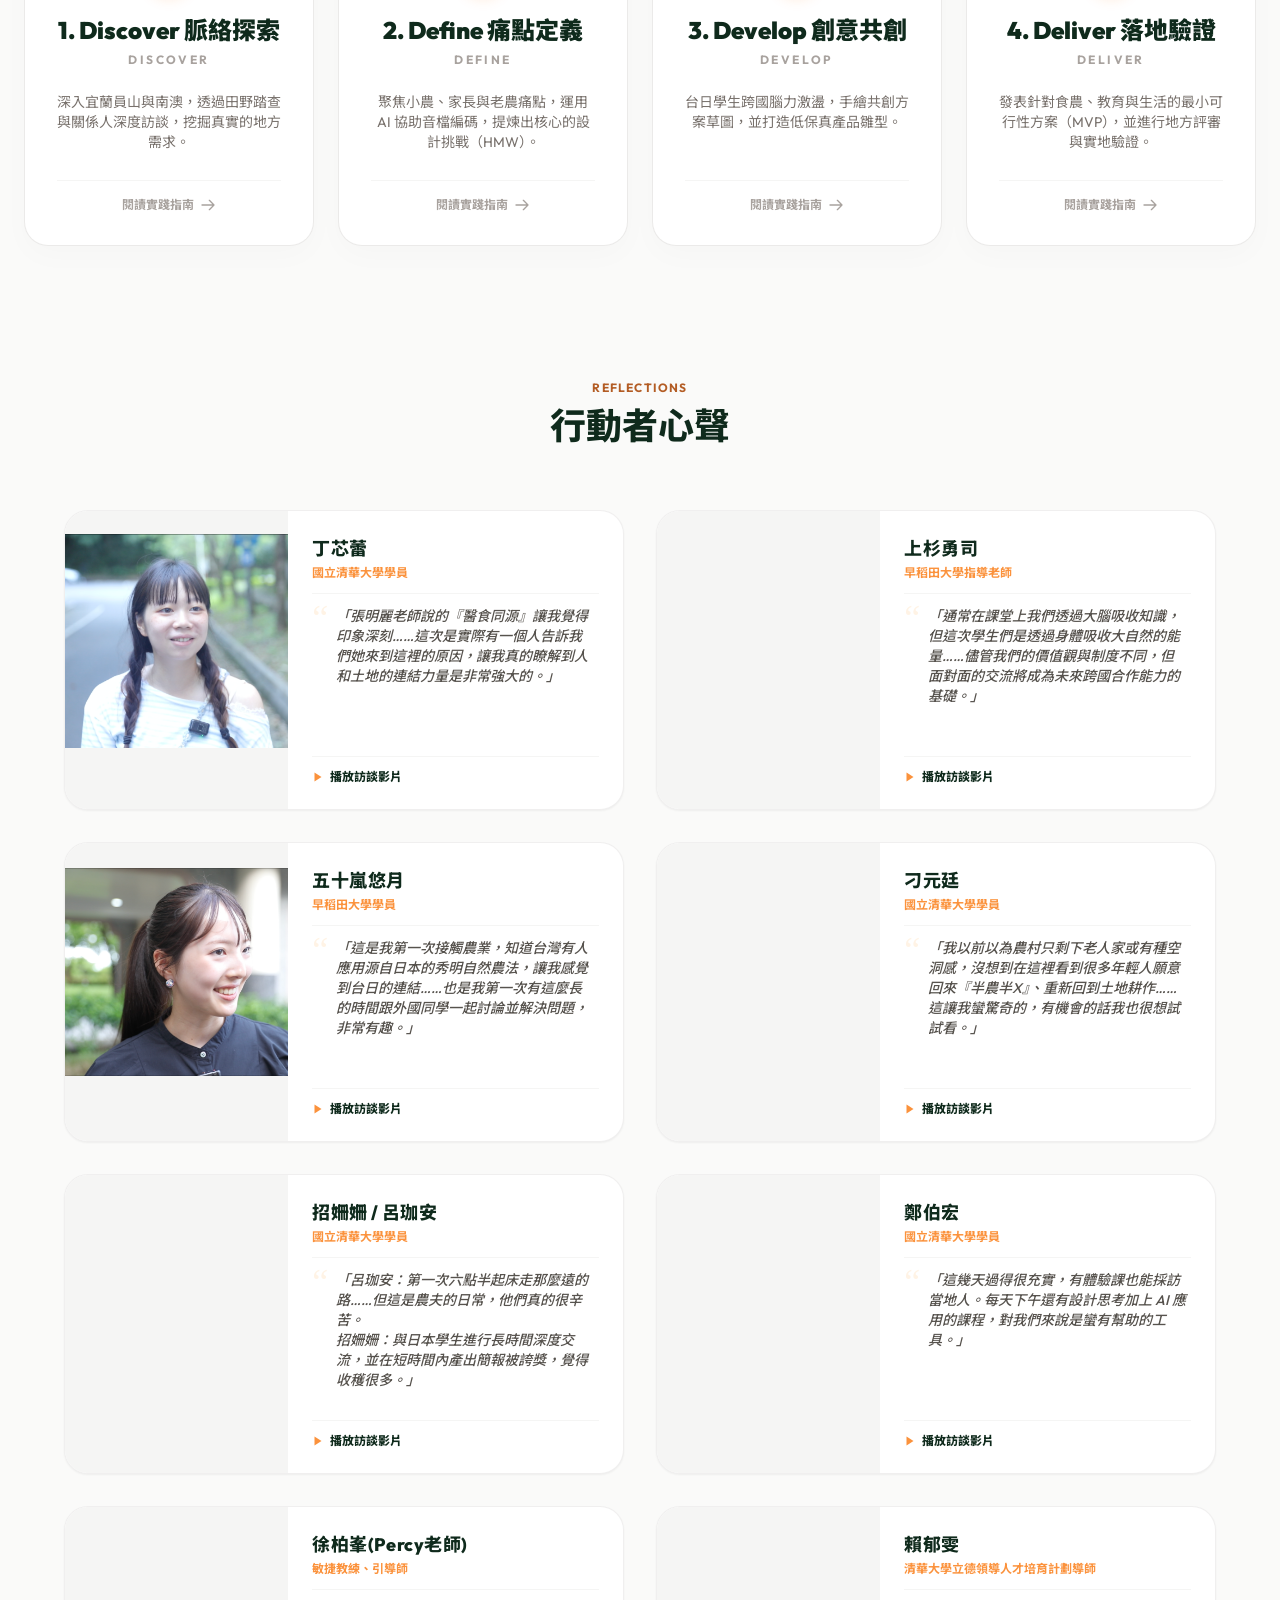
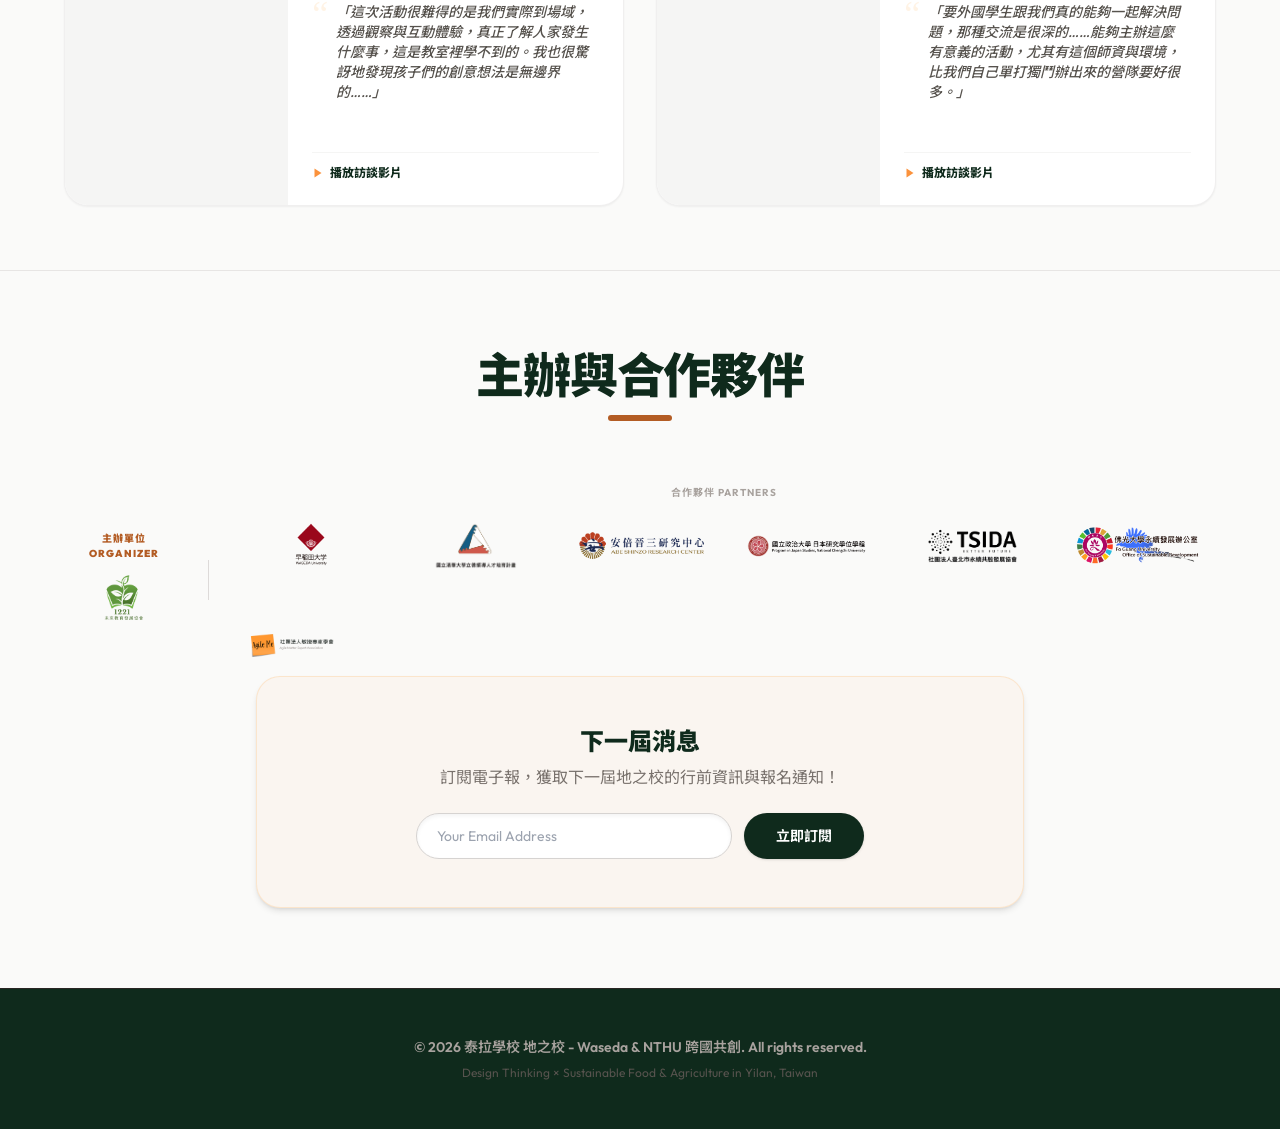
==== commit 94e577c9: "Implement dynamic Scrollspy highlighting for homepages (timeline, methodology, quotes, partners)" ====
--- a/index.html
+++ b/index.html
@@ -1409,6 +1409,41 @@
 
     // Persist Language Settings in LocalStorage
     localStorage.setItem('terra-lang', 'zh');
+
+    // Navigation Scrollspy Highlight Controller
+    (function() {
+      const scrollspySections = ['timeline', 'methodology', 'quotes', 'partners'];
+      const scrollspyLinks = {};
+      scrollspySections.forEach(id => {
+        scrollspyLinks[id] = document.querySelector(`nav a[href$="#${id}"]`);
+      });
+
+      const observerOptions = {
+        root: null,
+        rootMargin: '-35% 0px -55% 0px',
+        threshold: 0
+      };
+
+      const observer = new IntersectionObserver((entries) => {
+        entries.forEach(entry => {
+          if (entry.isIntersecting) {
+            const id = entry.target.id;
+            // Deactivate all
+            Object.values(scrollspyLinks).forEach(link => {
+              if (link) link.classList.remove('text-[#B35C24]', 'font-bold');
+            });
+            // Activate active
+            const activeLink = scrollspyLinks[id];
+            if (activeLink) activeLink.classList.add('text-[#B35C24]', 'font-bold');
+          }
+        });
+      }, observerOptions);
+
+      scrollspySections.forEach(id => {
+        const section = document.getElementById(id);
+        if (section) observer.observe(section);
+      });
+    })();
   </script>
 
 
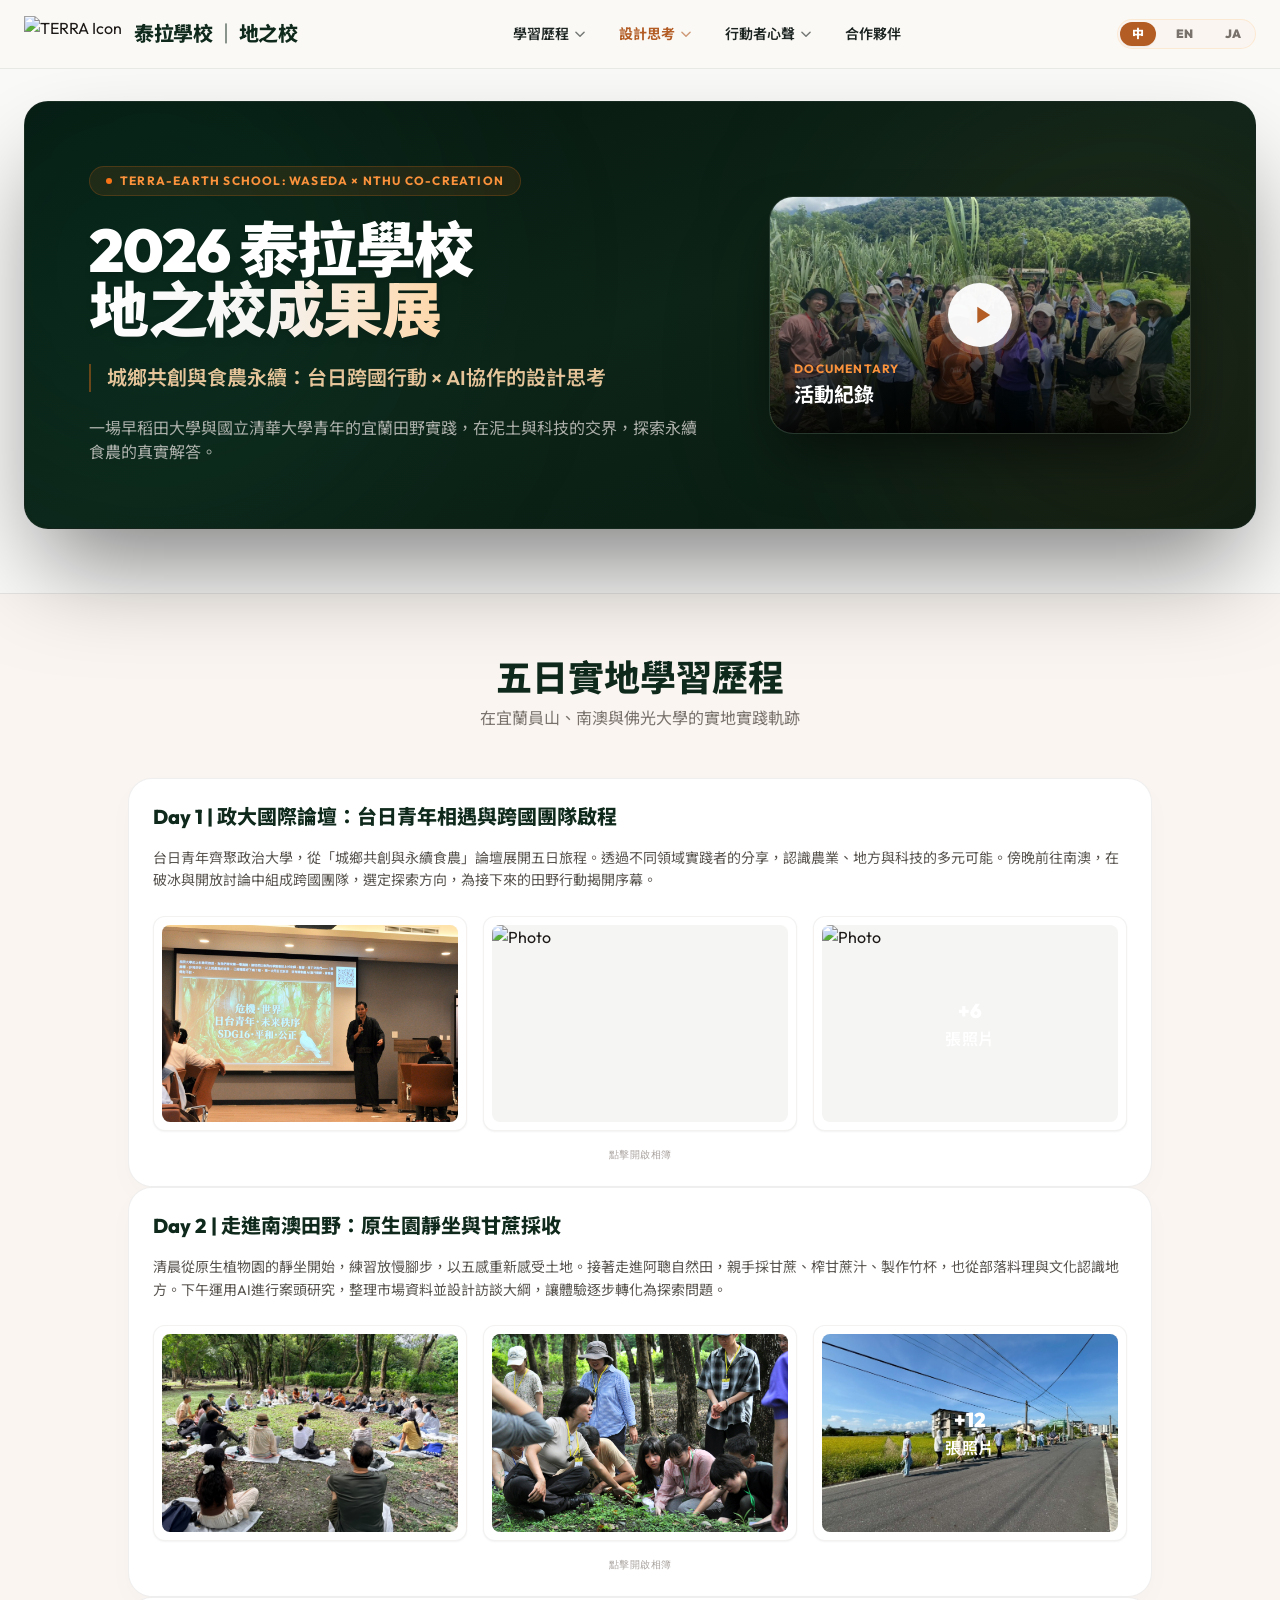
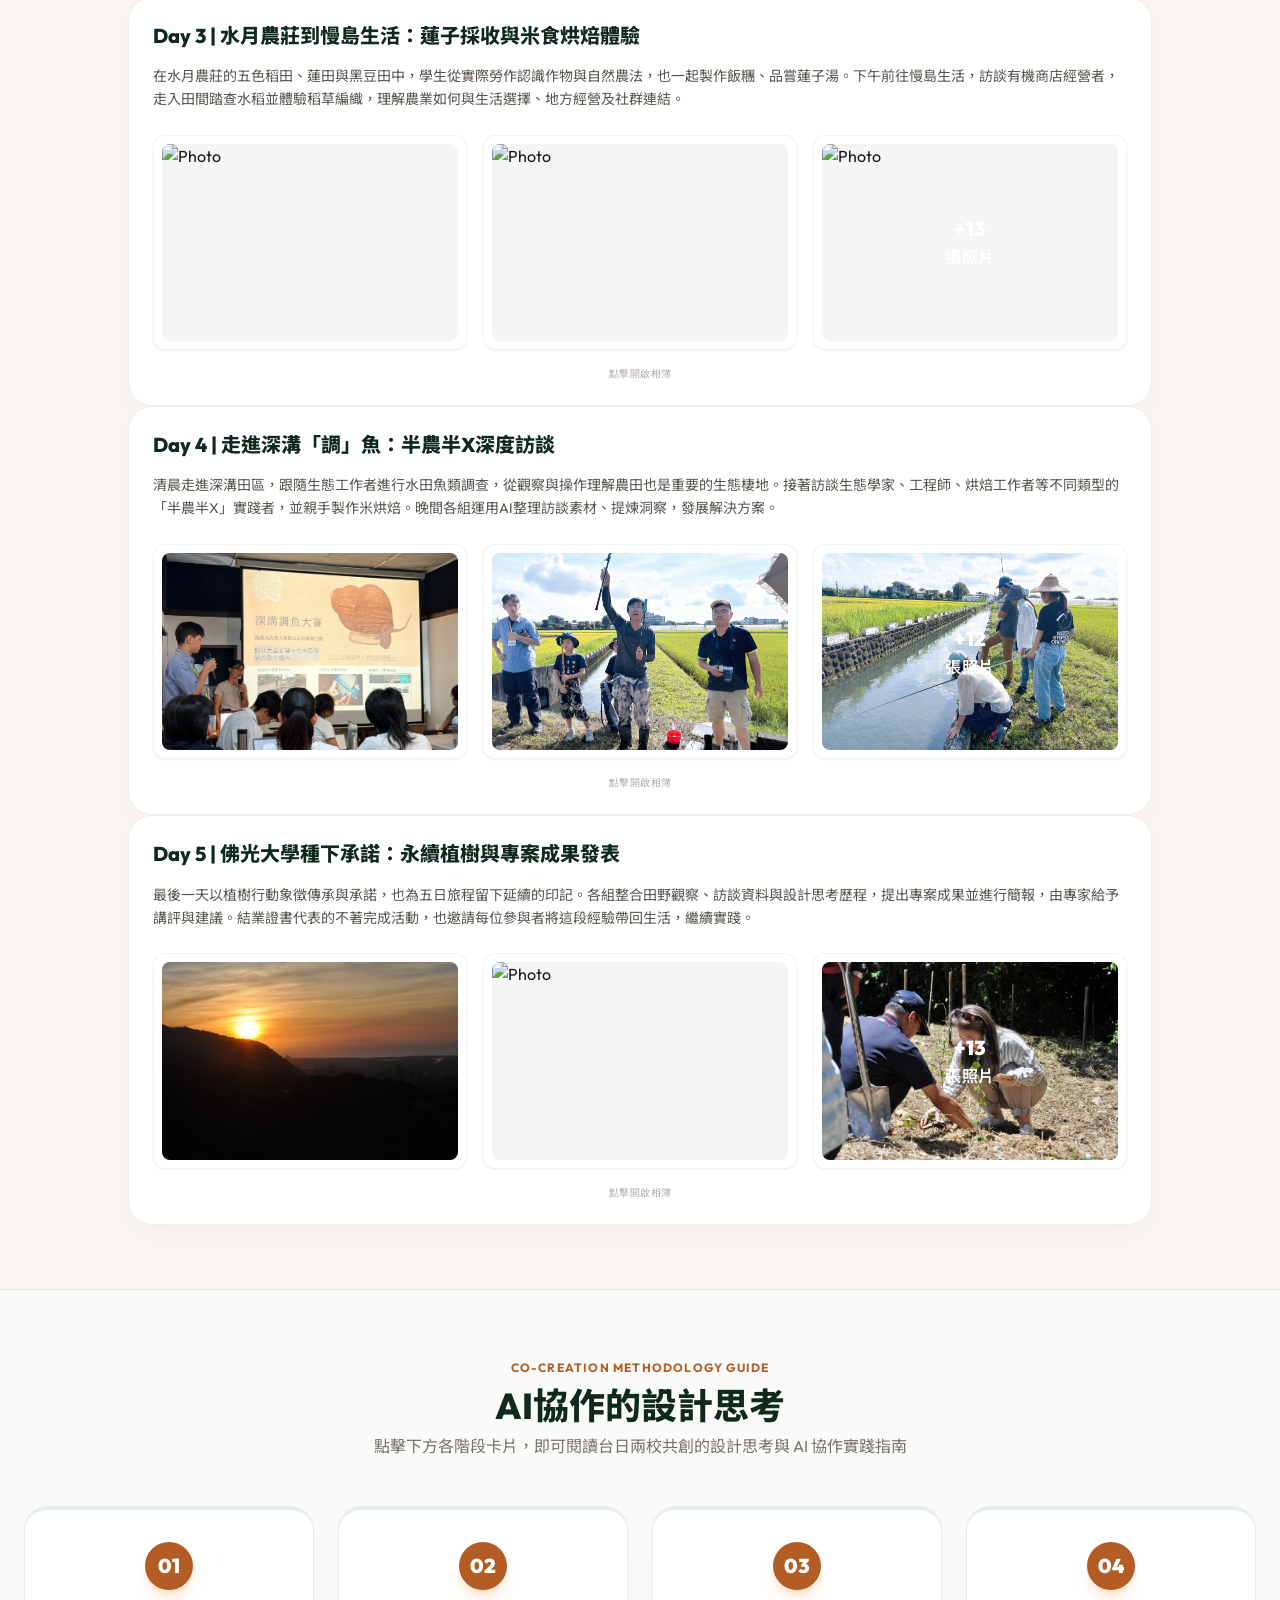
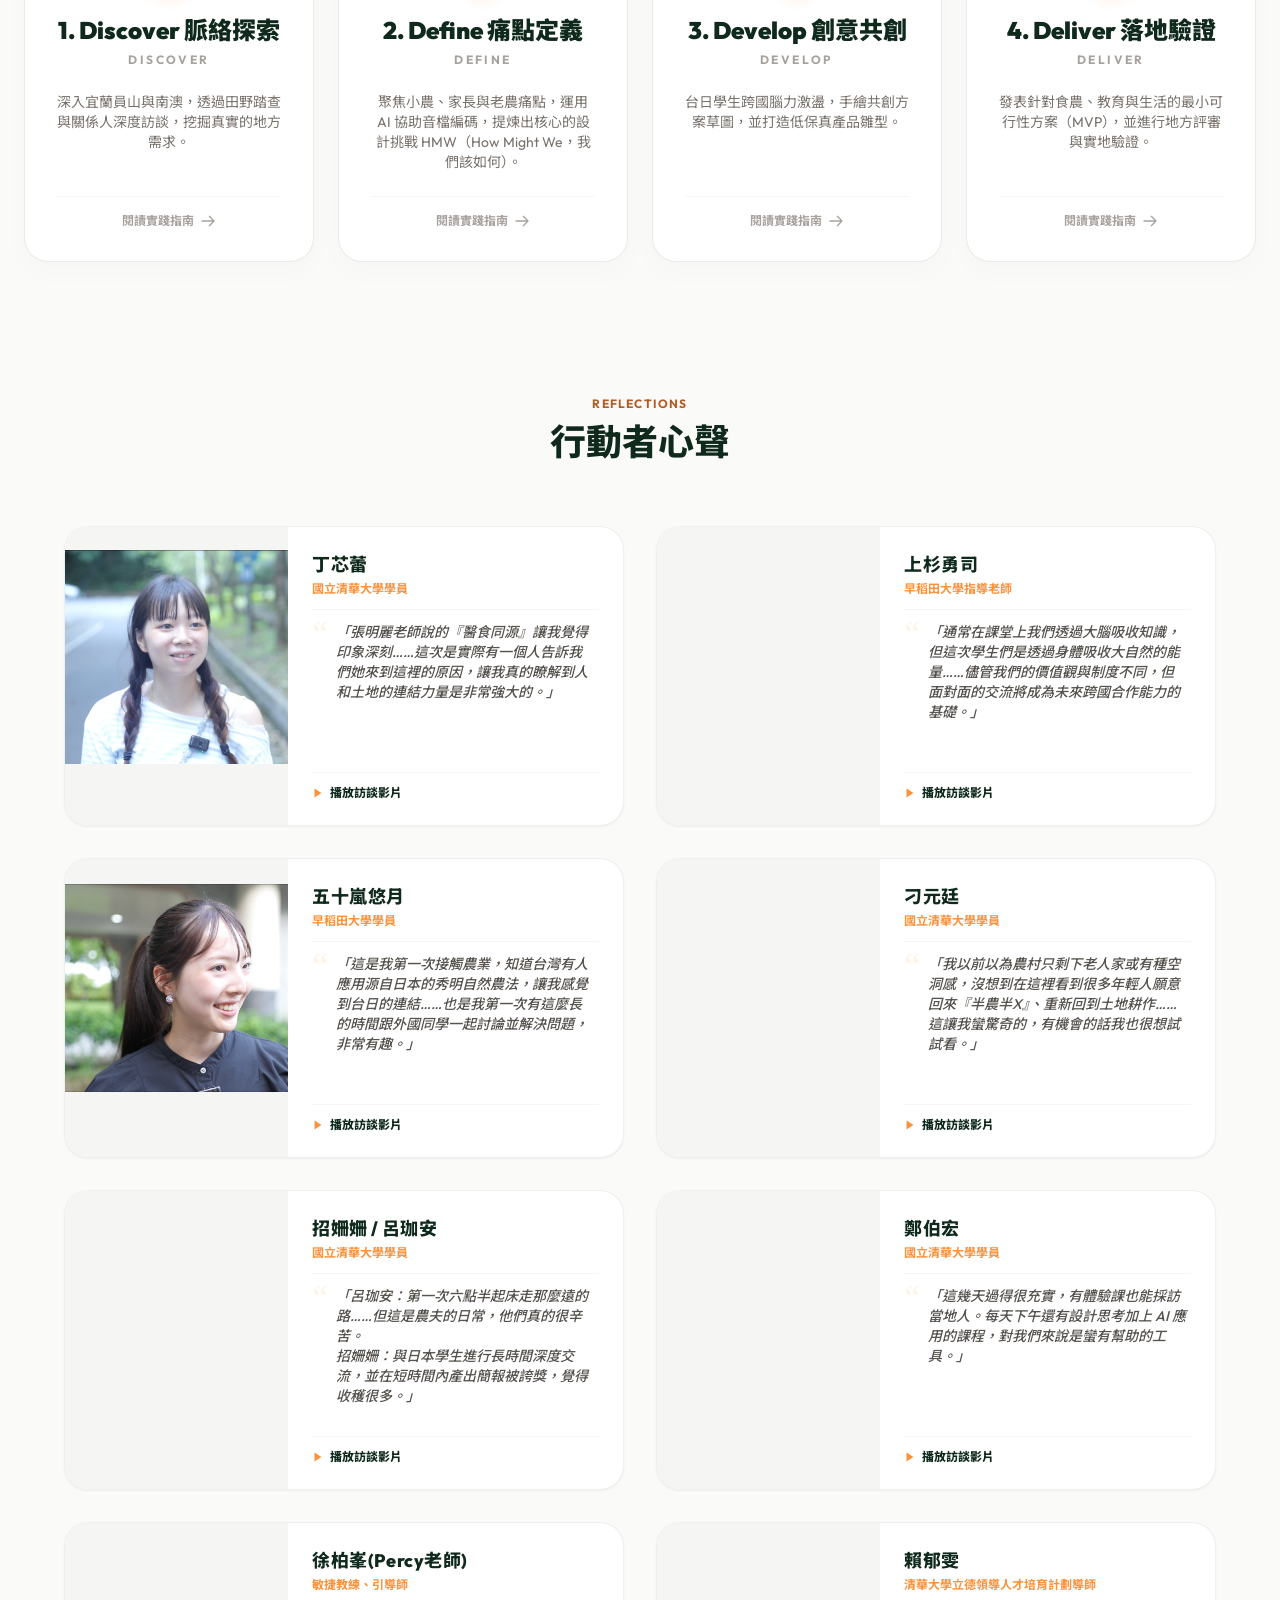
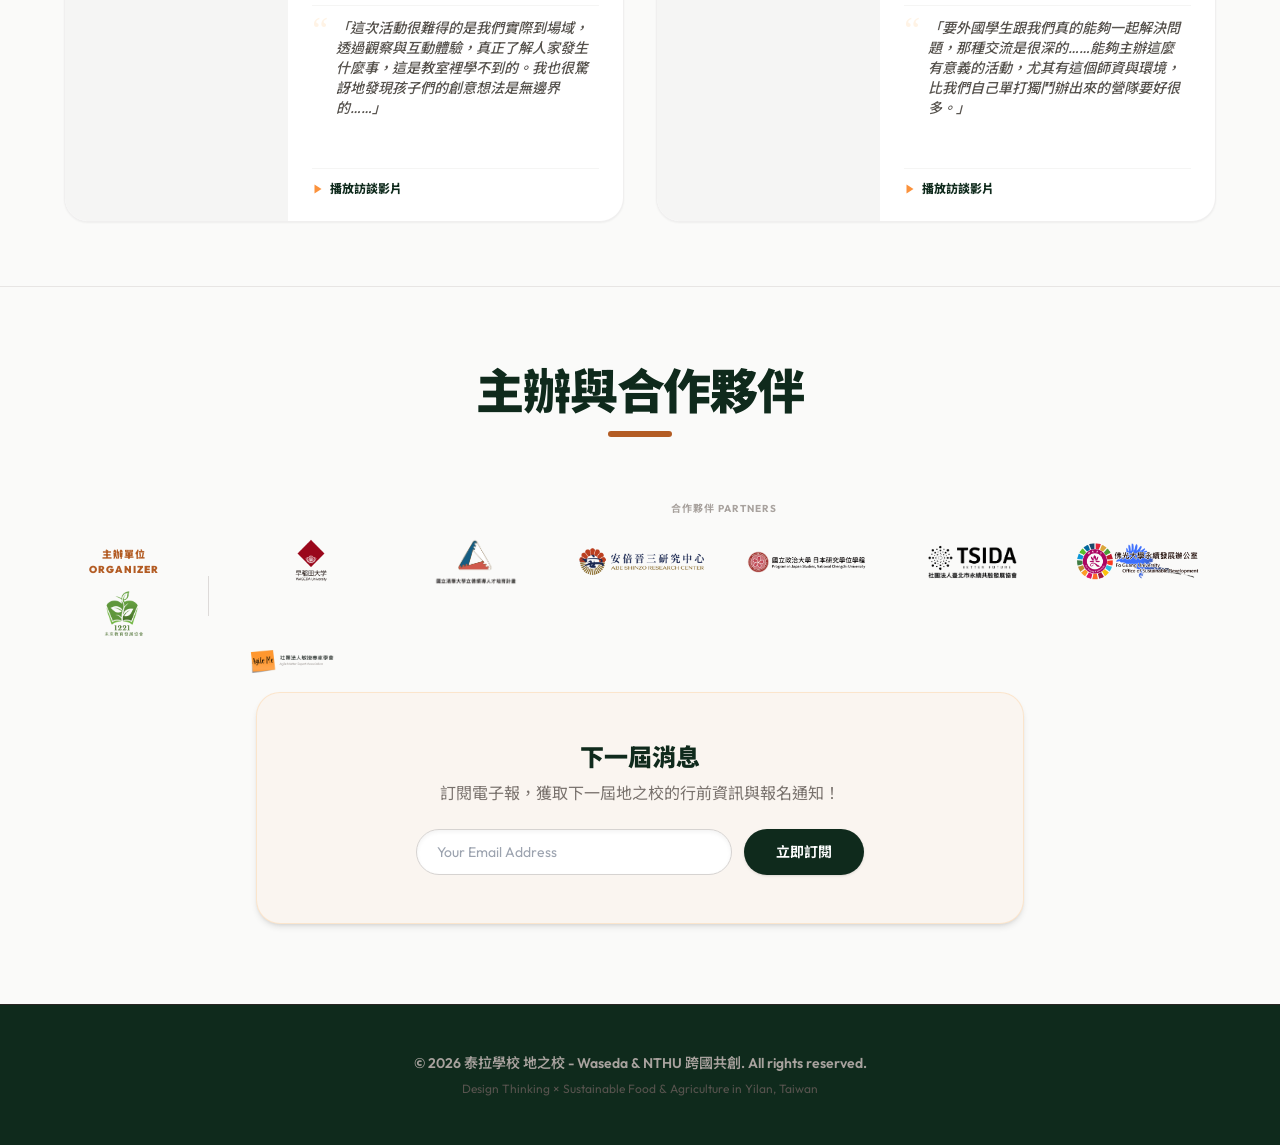
==== commit 55e22414: "Clarify HMW definition at its absolute first occurrence in the homepage Define cards" ====
--- a/index.html
+++ b/index.html
@@ -362,7 +362,7 @@
         <!-- Cards List Container -->
         <div class="flex flex-col gap-10 max-w-5xl mx-auto">
           <!-- Day 1 Card -->
-          <div class="bg-white p-6 sm:p-8 rounded-3xl border border-stone-200/60 shadow-[0_10px_30px_rgba(0,0,0,0.02)] hover:shadow-[0_20px_45px_rgba(0,0,0,0.05)] transition-all duration-300 flex flex-col w-full">
+          <div id="day1" class="scroll-mt-28 bg-white p-6 sm:p-8 rounded-3xl border border-stone-200/60 shadow-[0_10px_30px_rgba(0,0,0,0.02)] hover:shadow-[0_20px_45px_rgba(0,0,0,0.05)] transition-all duration-300 flex flex-col w-full">
             <!-- Title -->
             <h3 class="text-xl sm:text-2xl font-extrabold text-[#0F2A1C] leading-snug mb-4">
               Day 1 | 政大國際論壇：台日青年相遇與跨國團隊啟程
@@ -410,7 +410,7 @@
             </div>
           </div>
           <!-- Day 2 Card -->
-          <div class="bg-white p-6 sm:p-8 rounded-3xl border border-stone-200/60 shadow-[0_10px_30px_rgba(0,0,0,0.02)] hover:shadow-[0_20px_45px_rgba(0,0,0,0.05)] transition-all duration-300 flex flex-col w-full">
+          <div id="day2" class="scroll-mt-28 bg-white p-6 sm:p-8 rounded-3xl border border-stone-200/60 shadow-[0_10px_30px_rgba(0,0,0,0.02)] hover:shadow-[0_20px_45px_rgba(0,0,0,0.05)] transition-all duration-300 flex flex-col w-full">
             <!-- Title -->
             <h3 class="text-xl sm:text-2xl font-extrabold text-[#0F2A1C] leading-snug mb-4">
               Day 2 | 走進南澳田野：原生園靜坐與甘蔗採收
@@ -458,7 +458,7 @@
             </div>
           </div>
           <!-- Day 3 Card -->
-          <div class="bg-white p-6 sm:p-8 rounded-3xl border border-stone-200/60 shadow-[0_10px_30px_rgba(0,0,0,0.02)] hover:shadow-[0_20px_45px_rgba(0,0,0,0.05)] transition-all duration-300 flex flex-col w-full">
+          <div id="day3" class="scroll-mt-28 bg-white p-6 sm:p-8 rounded-3xl border border-stone-200/60 shadow-[0_10px_30px_rgba(0,0,0,0.02)] hover:shadow-[0_20px_45px_rgba(0,0,0,0.05)] transition-all duration-300 flex flex-col w-full">
             <!-- Title -->
             <h3 class="text-xl sm:text-2xl font-extrabold text-[#0F2A1C] leading-snug mb-4">
               Day 3 | 水月農莊到慢島生活：蓮子採收與米食烘焙體驗
@@ -506,7 +506,7 @@
             </div>
           </div>
           <!-- Day 4 Card -->
-          <div class="bg-white p-6 sm:p-8 rounded-3xl border border-stone-200/60 shadow-[0_10px_30px_rgba(0,0,0,0.02)] hover:shadow-[0_20px_45px_rgba(0,0,0,0.05)] transition-all duration-300 flex flex-col w-full">
+          <div id="day4" class="scroll-mt-28 bg-white p-6 sm:p-8 rounded-3xl border border-stone-200/60 shadow-[0_10px_30px_rgba(0,0,0,0.02)] hover:shadow-[0_20px_45px_rgba(0,0,0,0.05)] transition-all duration-300 flex flex-col w-full">
             <!-- Title -->
             <h3 class="text-xl sm:text-2xl font-extrabold text-[#0F2A1C] leading-snug mb-4">
               Day 4 | 走進深溝「調」魚：半農半X深度訪談
@@ -554,7 +554,7 @@
             </div>
           </div>
           <!-- Day 5 Card -->
-          <div class="bg-white p-6 sm:p-8 rounded-3xl border border-stone-200/60 shadow-[0_10px_30px_rgba(0,0,0,0.02)] hover:shadow-[0_20px_45px_rgba(0,0,0,0.05)] transition-all duration-300 flex flex-col w-full">
+          <div id="day5" class="scroll-mt-28 bg-white p-6 sm:p-8 rounded-3xl border border-stone-200/60 shadow-[0_10px_30px_rgba(0,0,0,0.02)] hover:shadow-[0_20px_45px_rgba(0,0,0,0.05)] transition-all duration-300 flex flex-col w-full">
             <!-- Title -->
             <h3 class="text-xl sm:text-2xl font-extrabold text-[#0F2A1C] leading-snug mb-4">
               Day 5 | 佛光大學種下承諾：永續植樹與專案成果發表
@@ -654,7 +654,7 @@
             DEFINE
           </span>
           <p class="text-stone-500 text-xs md:text-sm leading-relaxed text-center flex-grow">
-            聚焦小農、家長與老農痛點，運用 AI 協助音檔編碼，提煉出核心的設計挑戰（HMW）。
+            聚焦小農、家長與老農痛點，運用 AI 協助音檔編碼，提煉出核心的設計挑戰 HMW（How Might We，我們該如何）。
           </p>
           <div class="w-full border-t border-stone-100 mt-6 pt-4 flex items-center justify-center gap-1.5 text-xs font-bold text-stone-400 group-hover:text-[#B35C24] transition-all">
             <span>閱讀實踐指南</span>
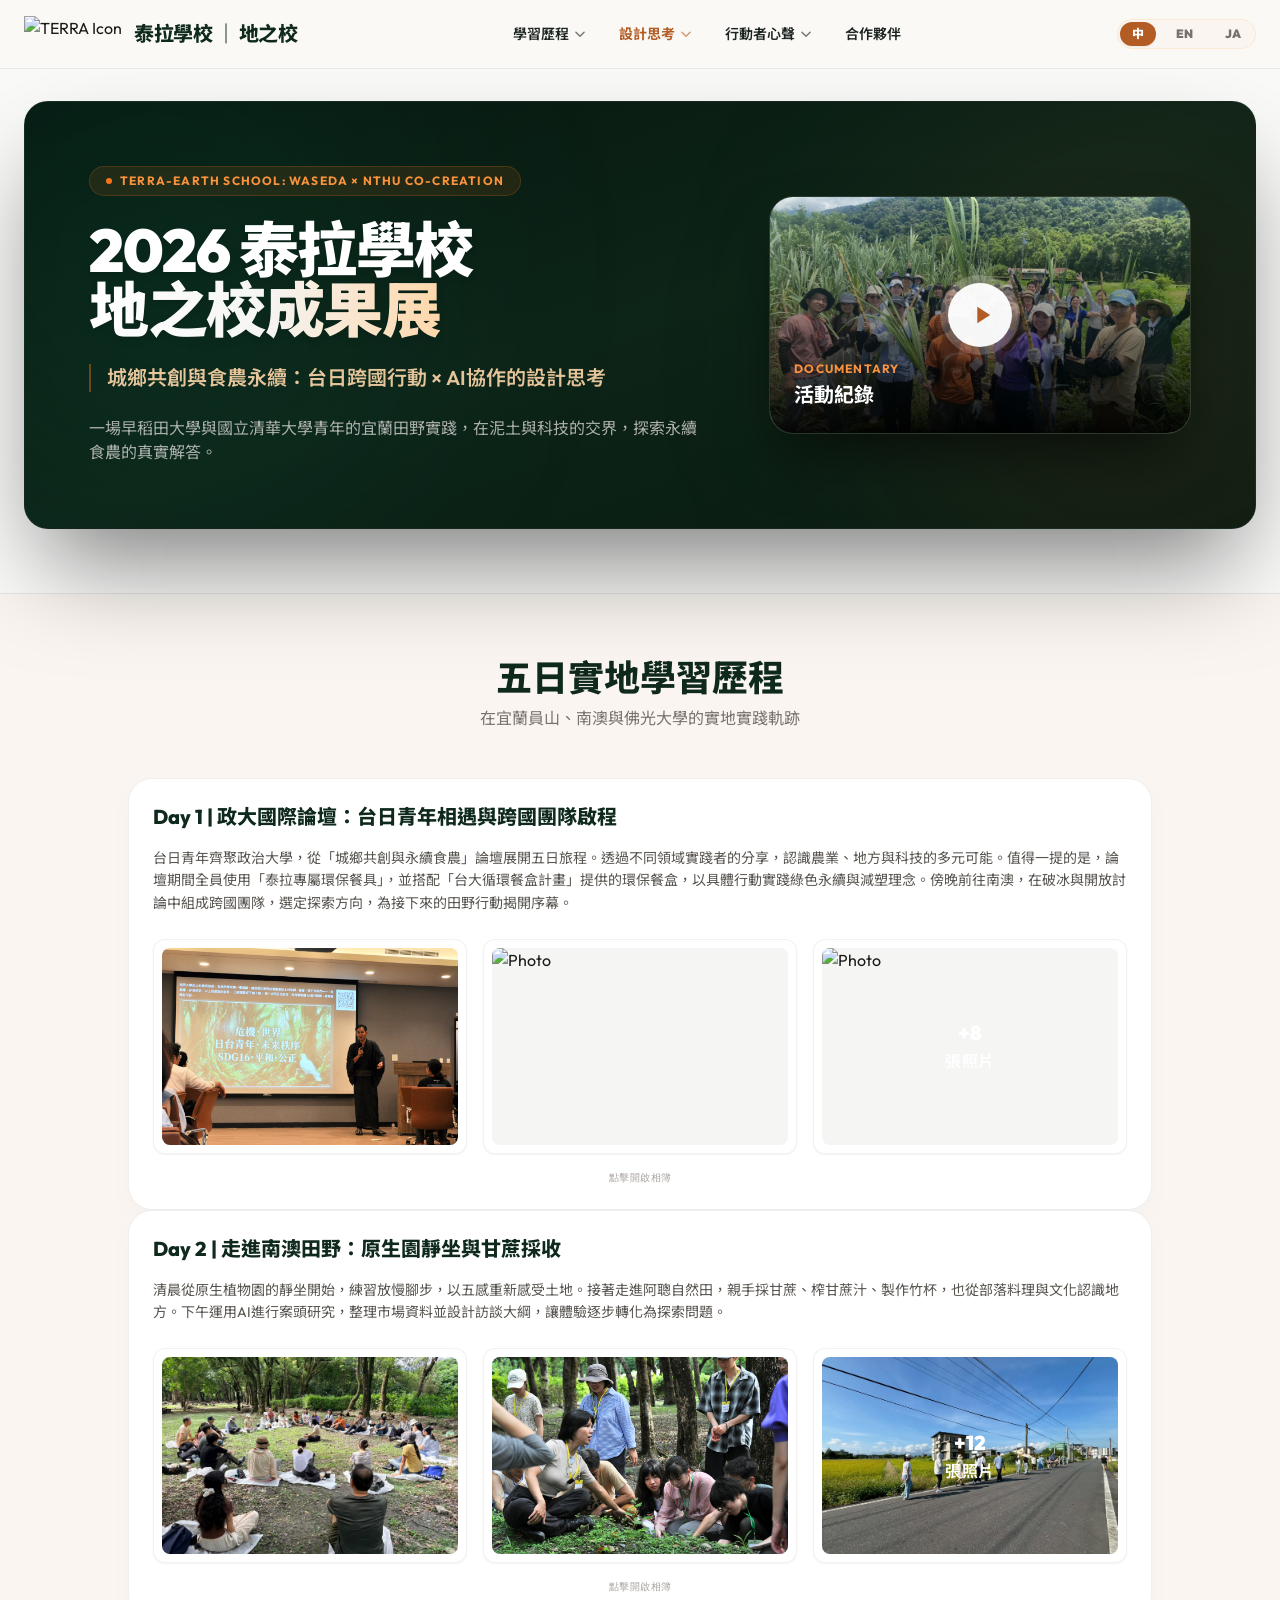
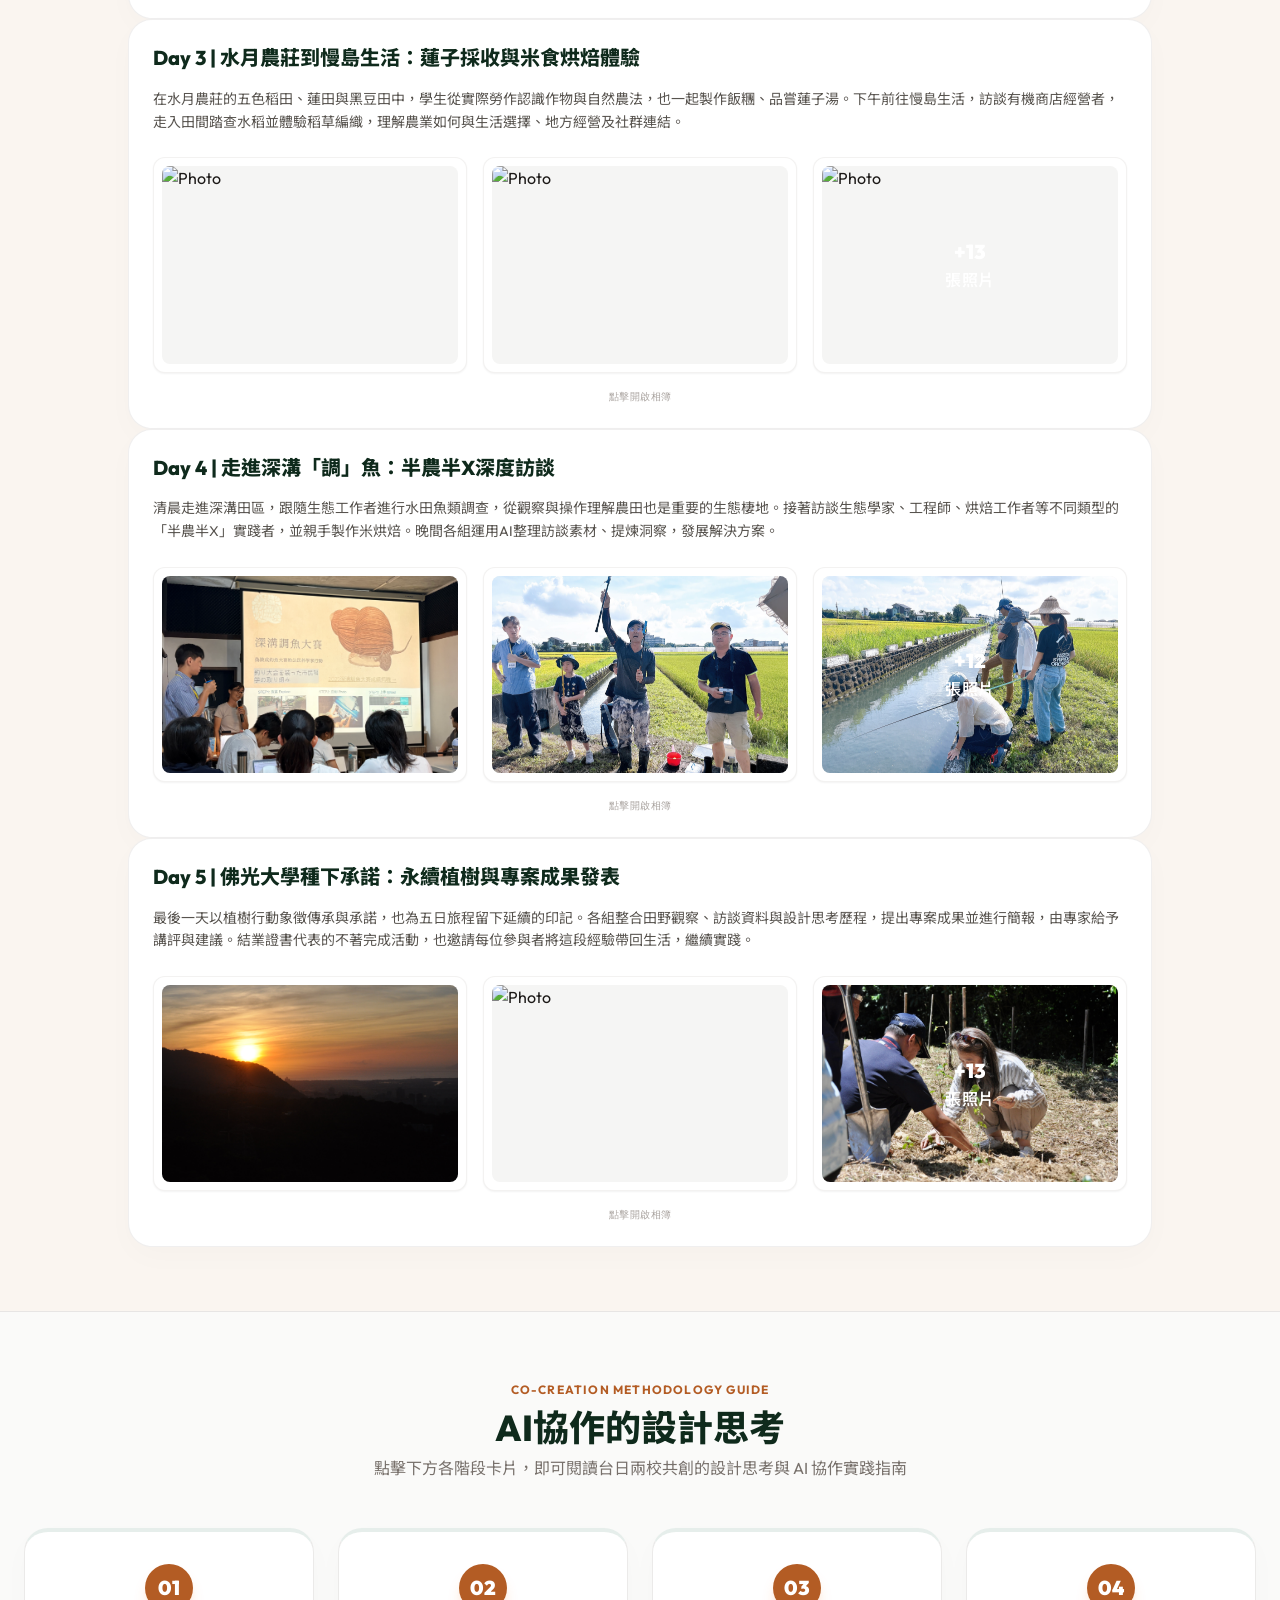
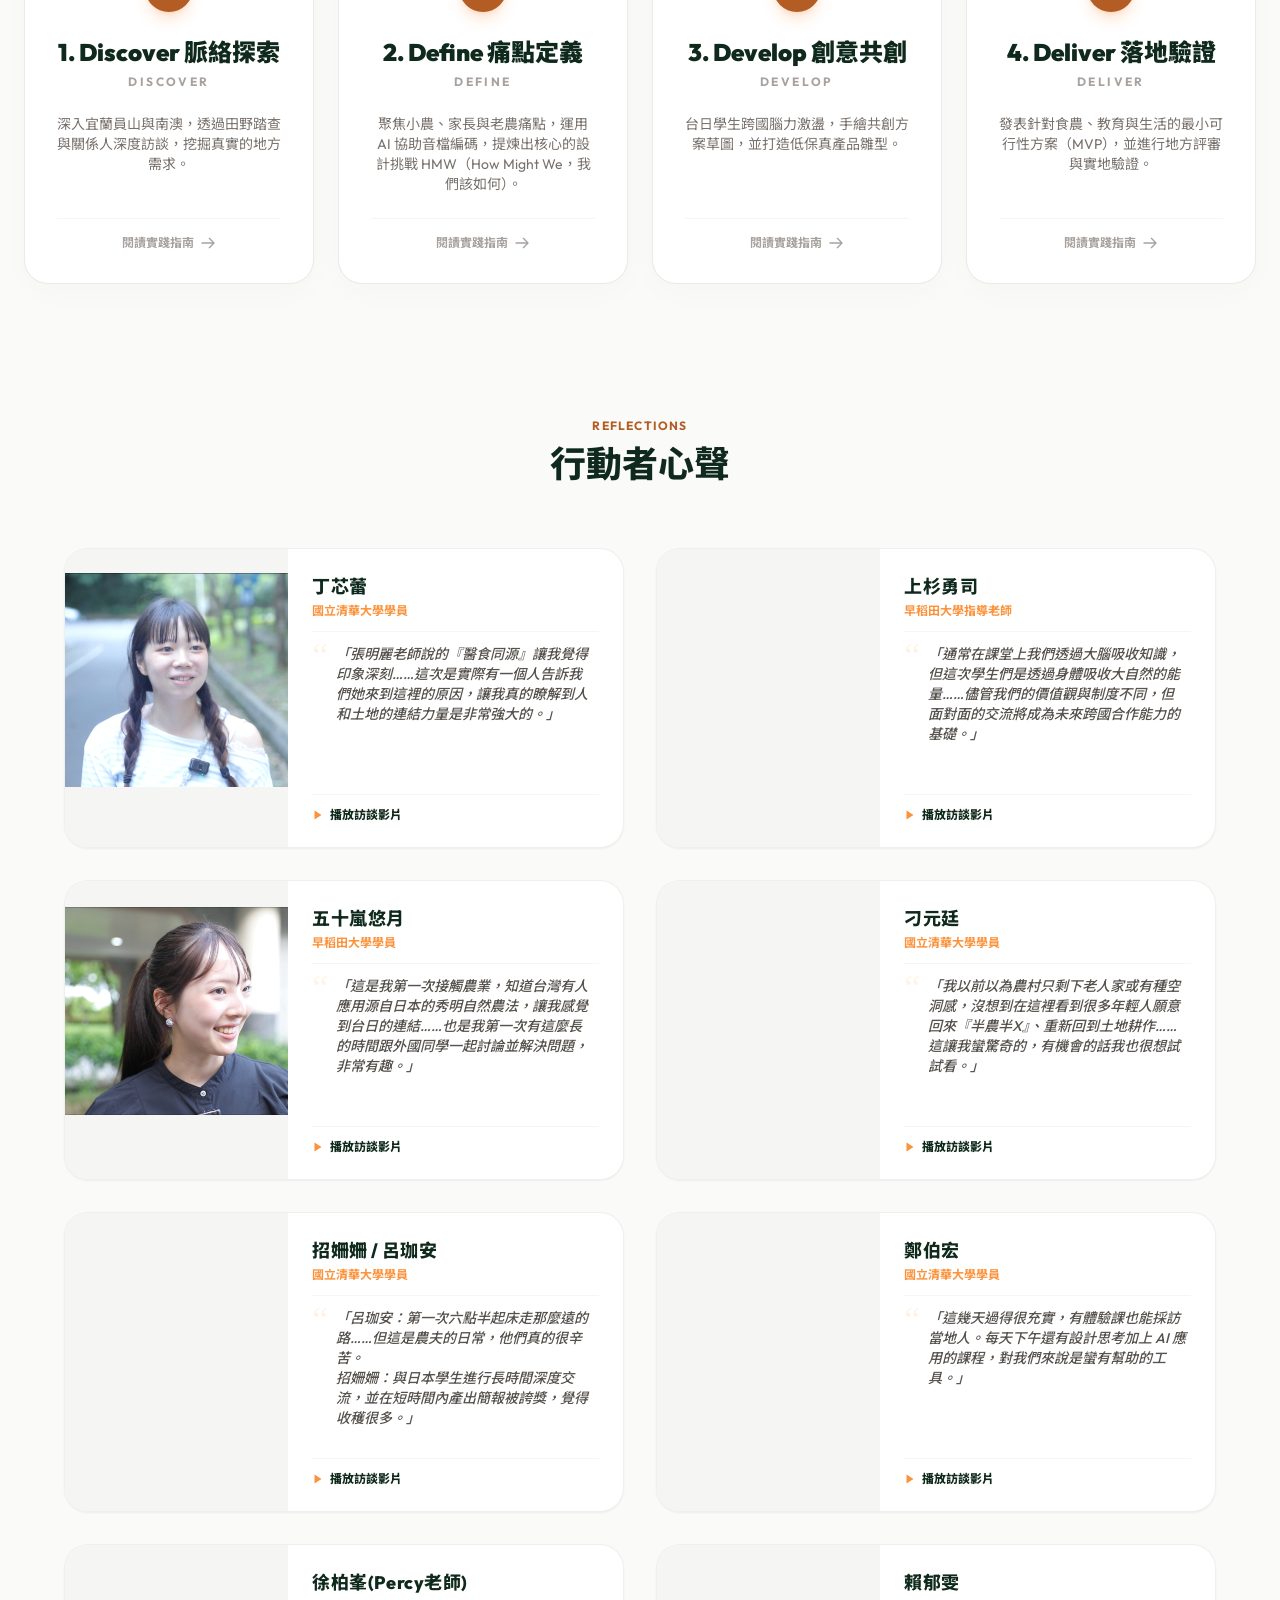
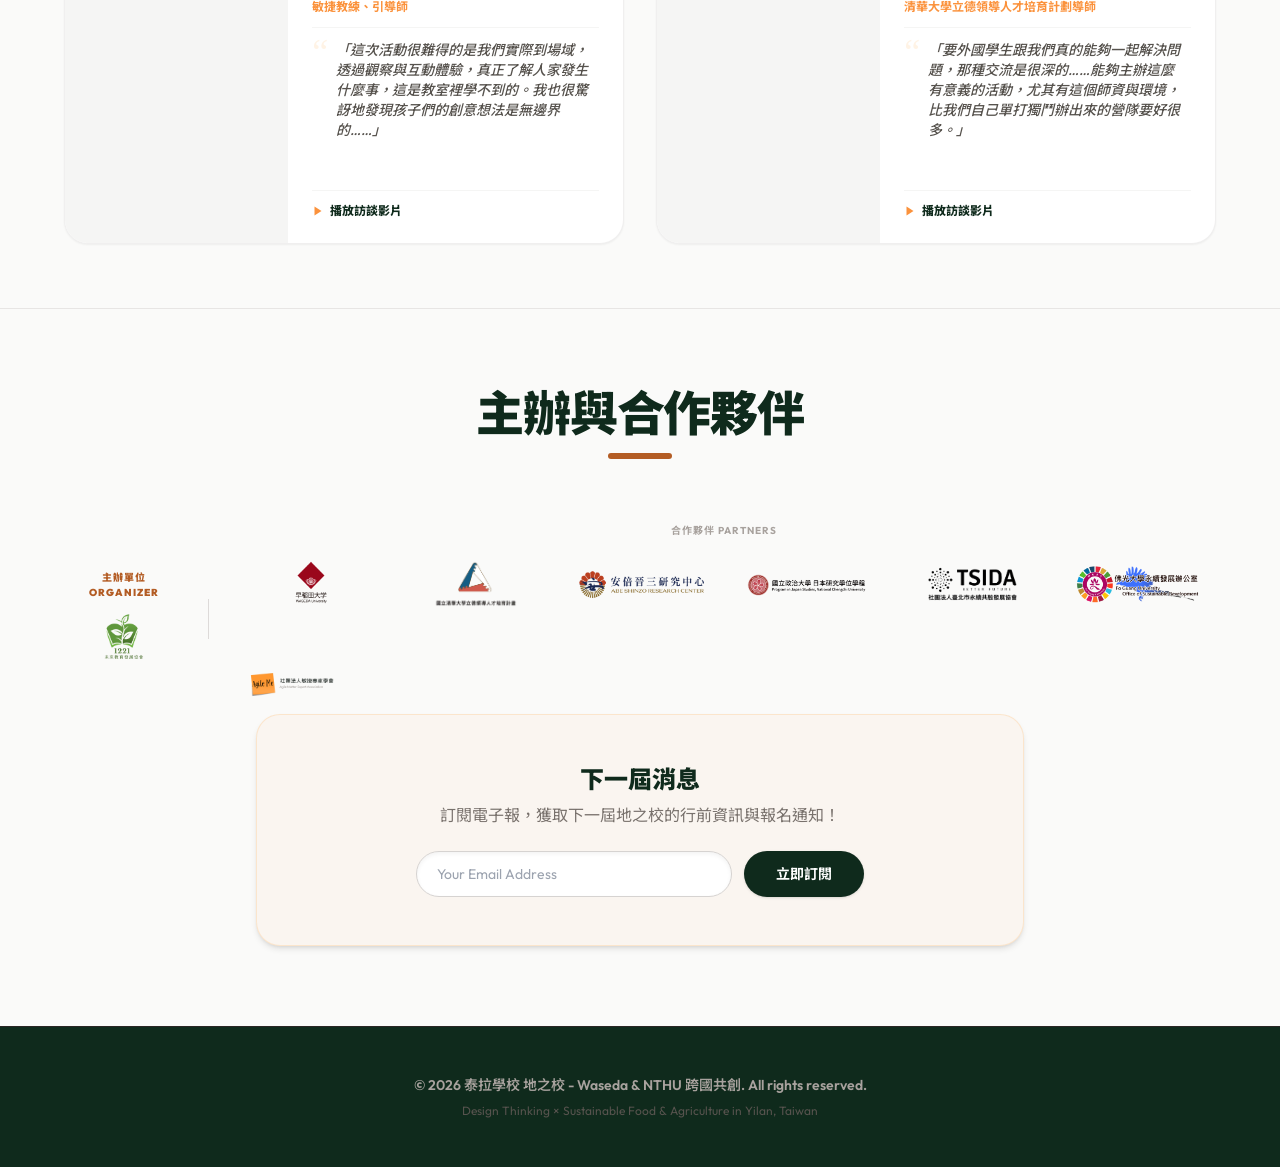
==== commit 5b1b1c8c: "Add eco-friendly lunchbox and tableware photos to Day 1, update text, and update gallery overlay cou" ====
--- a/index.html
+++ b/index.html
@@ -370,7 +370,7 @@
             
             <!-- Description -->
             <p class="text-stone-600 text-sm sm:text-base leading-relaxed mb-6">
-              台日青年齊聚政治大學，從「城鄉共創與永續食農」論壇展開五日旅程。透過不同領域實踐者的分享，認識農業、地方與科技的多元可能。傍晚前往南澳，在破冰與開放討論中組成跨國團隊，選定探索方向，為接下來的田野行動揭開序幕。
+              台日青年齊聚政治大學，從「城鄉共創與永續食農」論壇展開五日旅程。透過不同領域實踐者的分享，認識農業、地方與科技的多元可能。值得一提的是，論壇期間全員使用「泰拉專屬環保餐具」，並搭配「台大循環餐盒計畫」提供的環保餐盒，以具體行動實踐綠色永續與減塑理念。傍晚前往南澳，在破冰與開放討論中組成跨國團隊，選定探索方向，為接下來的田野行動揭開序幕。
             </p>
 
             <!-- 3 Landscape Photo Grid (Strict Aspect Ratio Cards) -->
@@ -397,7 +397,7 @@
                   
                   <!-- Overlay for remaining photos -->
                   <div class="absolute inset-0 bg-stone-900/60 flex flex-col items-center justify-center text-white font-extrabold transition-opacity duration-300 group-hover:bg-stone-900/50 rounded-lg">
-                    <span class="text-xl font-black">+6</span>
+                    <span class="text-xl font-black">+8</span>
                     <span class="text-[9px] tracking-wider mt-0.5 opacity-80 uppercase font-semibold">張照片</span>
                   </div>
                   
@@ -1252,7 +1252,9 @@
             "assets/photos/day1/1-5.jpg",
             "assets/photos/day1/1-6.jpg",
             "assets/photos/day1/1-7.jpg",
-            "assets/photos/day1/1-8.jpg"
+            "assets/photos/day1/1-8.jpg",
+            "assets/photos/循環餐盒.jpg",
+            "assets/photos/環保餐具.jpg"
       ],
       "2": [
             "assets/photos/day2/2-1.jpg",
